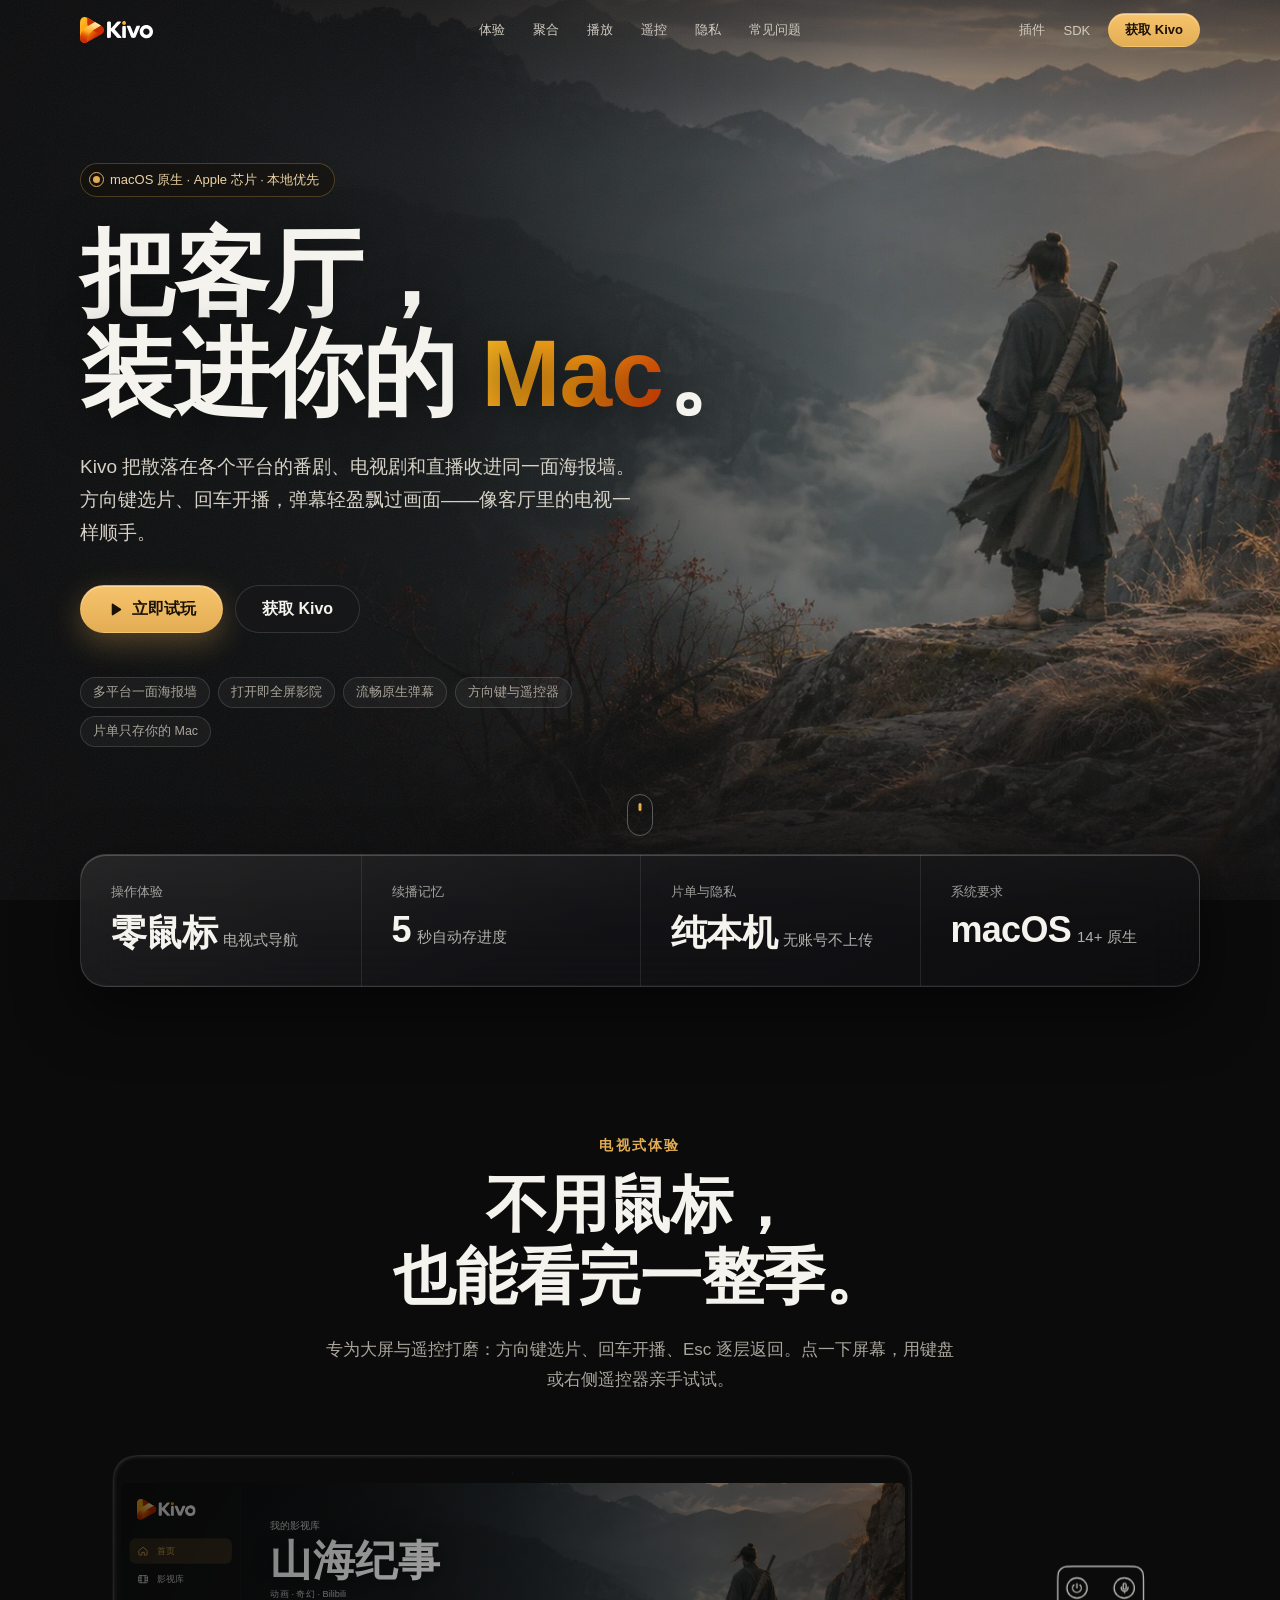
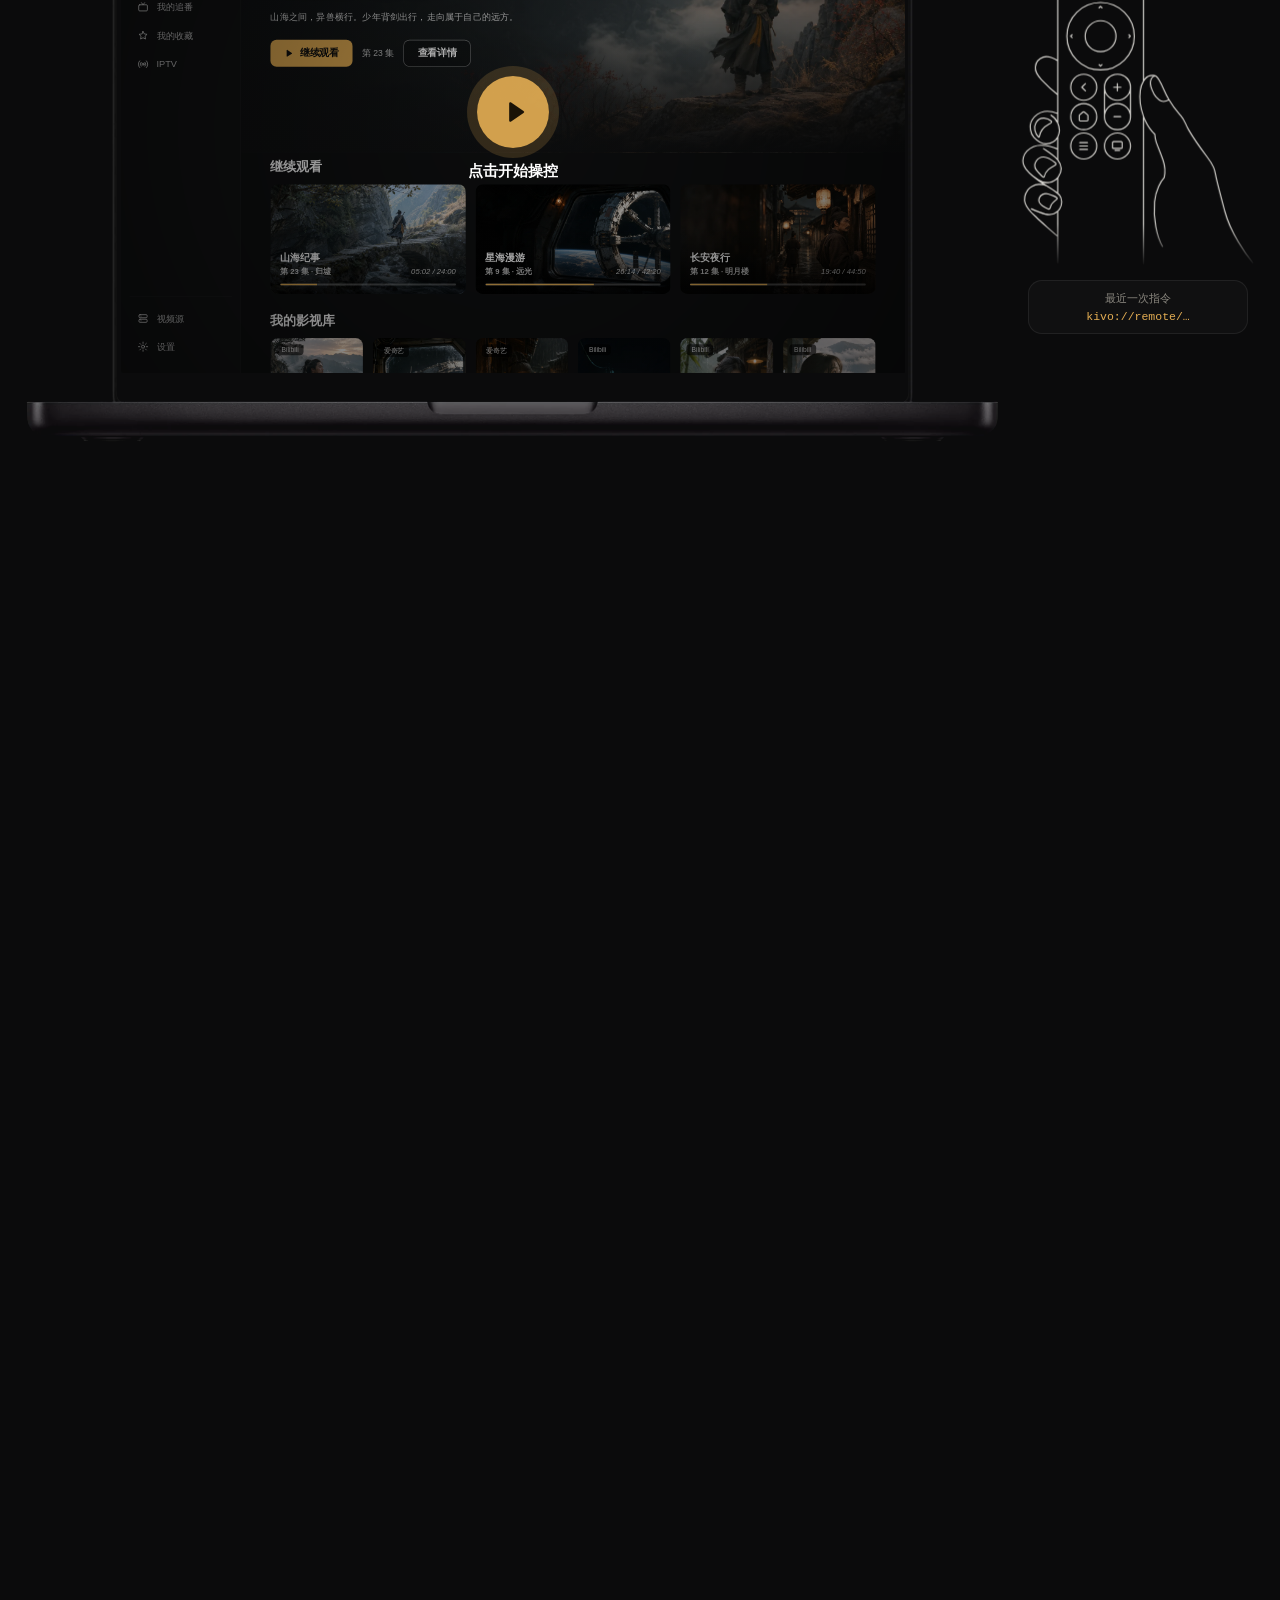
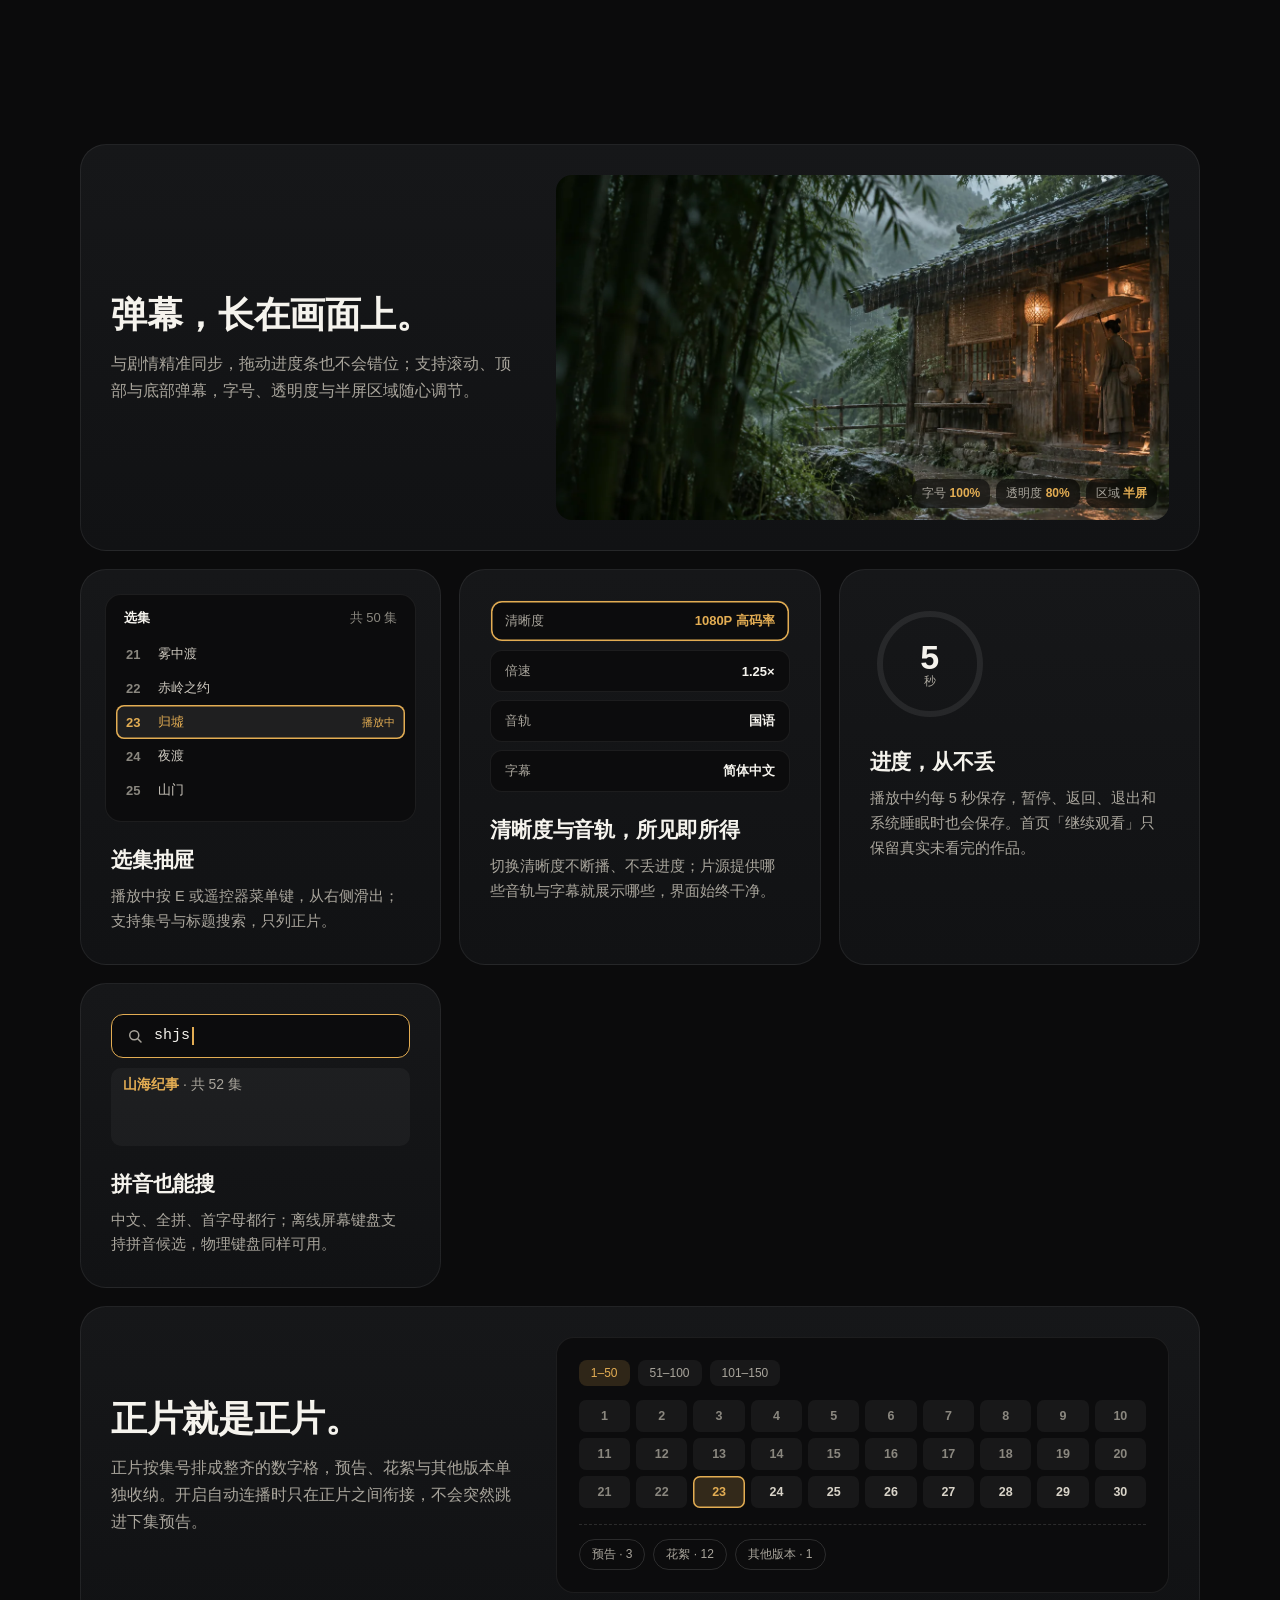
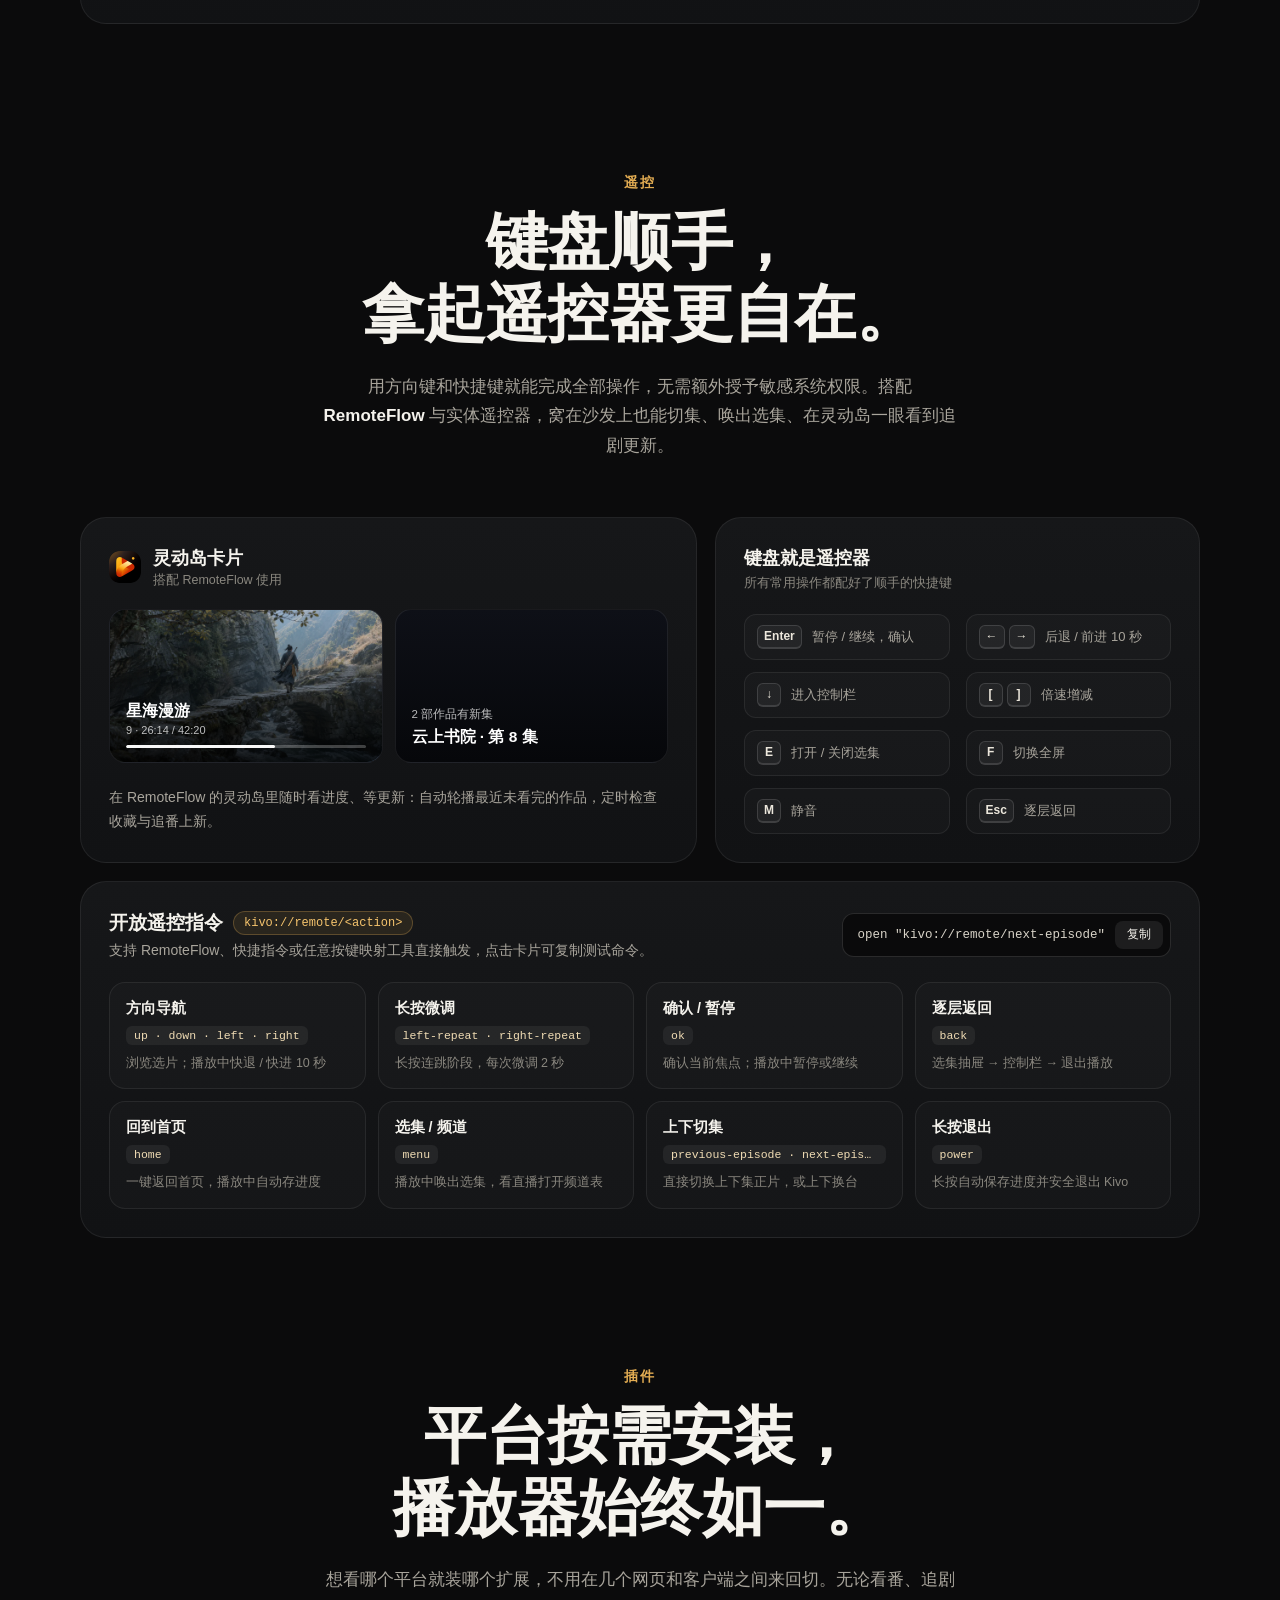
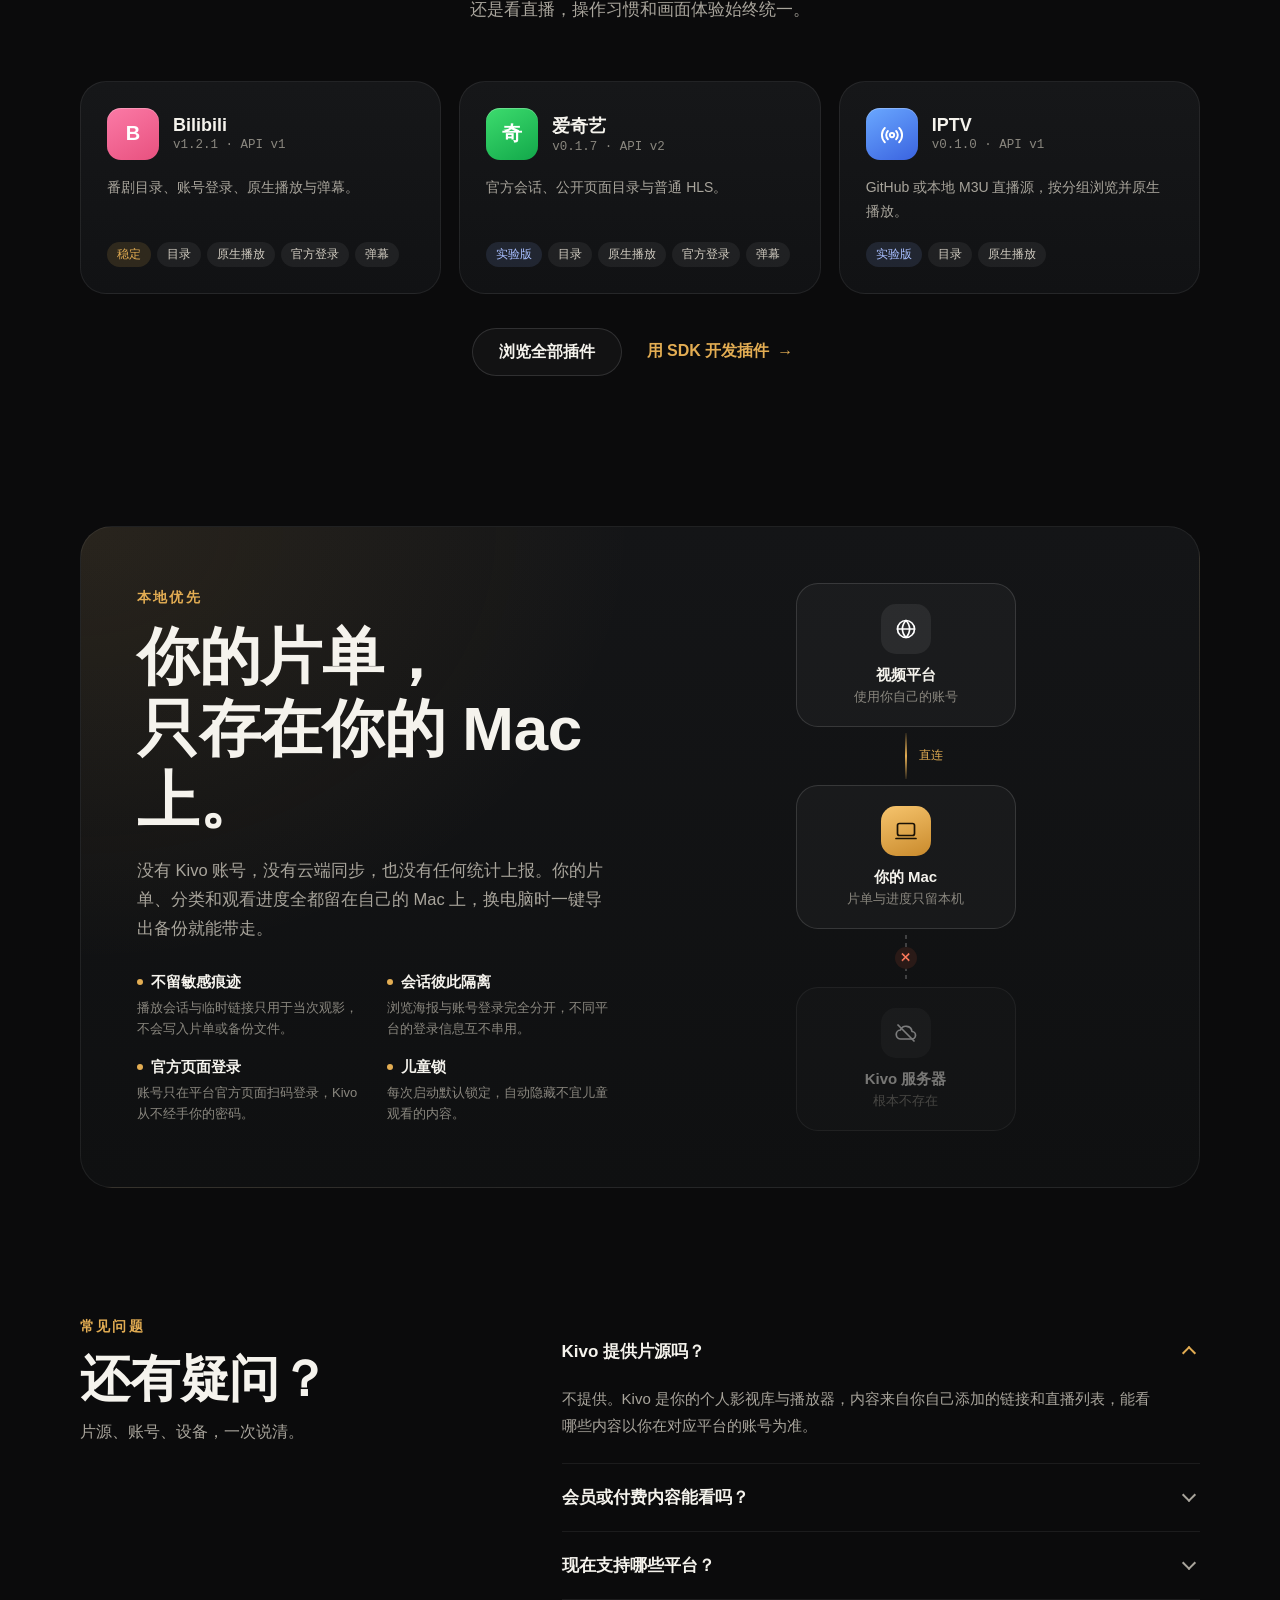
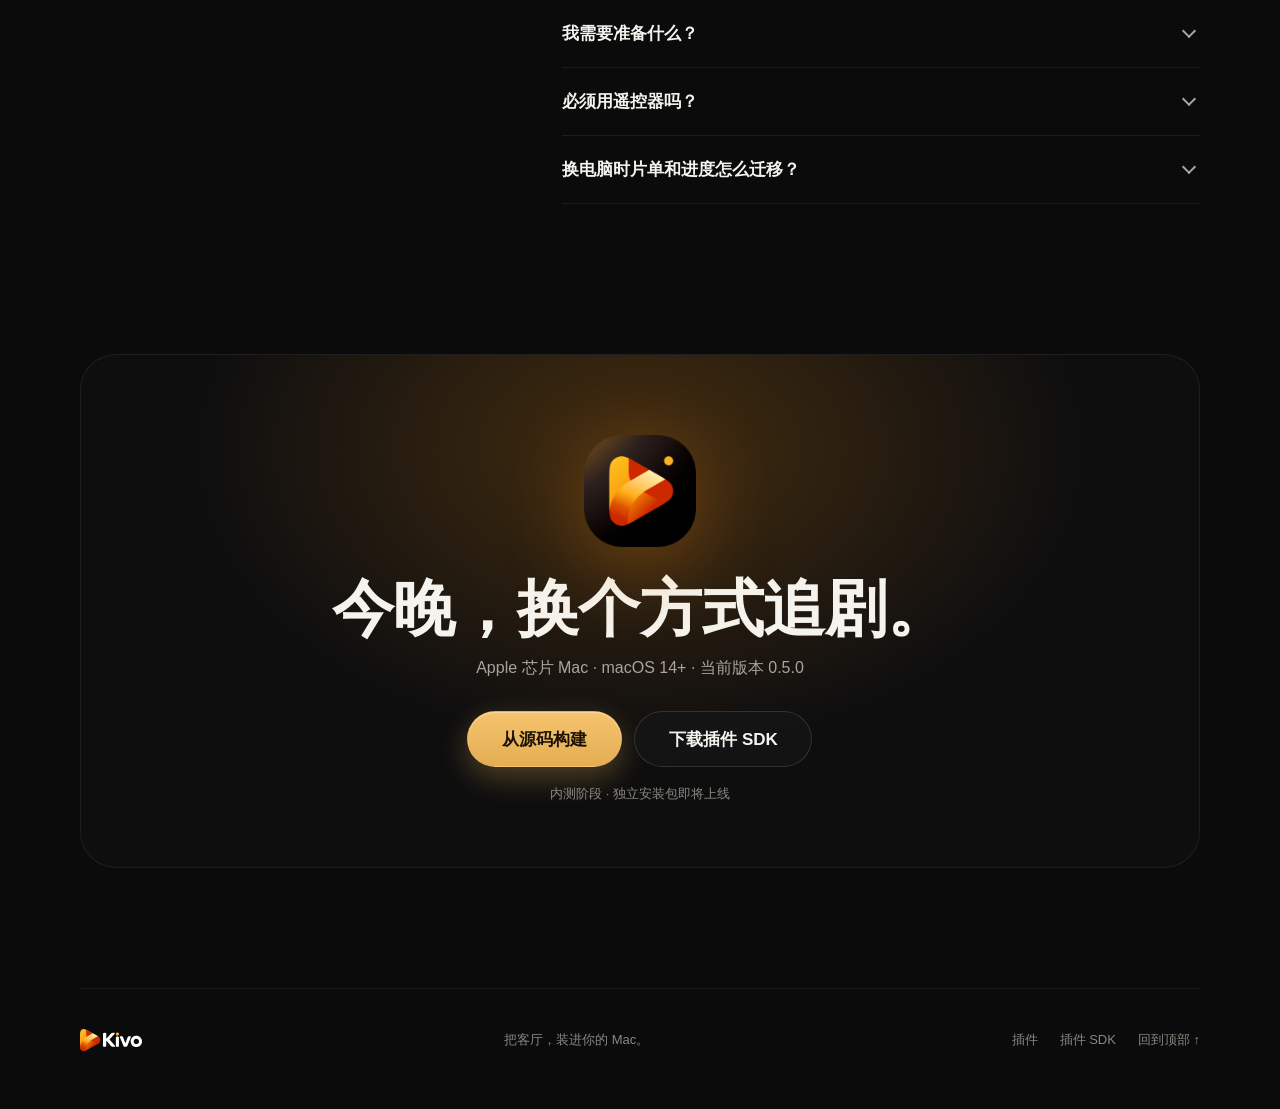
==== index.html @ 39e99ba8 "chore: checkpoint Kivo and its product website for hosting" ====
<!doctype html>
<html lang="zh-CN">
<head>
  <meta charset="utf-8">
  <meta name="viewport" content="width=device-width, initial-scale=1">
  <meta name="theme-color" content="#0b0b0c">
  <meta name="description" content="Kivo 是本地优先的 macOS 原生个人影视库：把散落在各个平台的剧集收进一个电视式界面，原生流畅播放、弹幕叠加、方向键与遥控器操作，数据只存在你的 Mac 上。">
  <meta property="og:title" content="Kivo · 把客厅，装进你的 Mac">
  <meta property="og:description" content="本地优先的 macOS 原生个人影视库。插件聚合、原生播放、电视式交互。">
  <meta property="og:image" content="assets/art/cinema/hero-shanhai.webp">
  <title>Kivo · 把客厅，装进你的 Mac</title>
  <link rel="icon" href="assets/favicon.png" type="image/png">
  <link rel="apple-touch-icon" href="assets/app-icon.png">
  <link rel="preload" href="assets/art/cinema/hero-shanhai.webp" as="image">
  <script>document.documentElement.classList.add('js')</script>
  <link rel="stylesheet" href="styles.css">
  <script src="plugins-data.js" defer></script>
  <script src="site.js" defer></script>
</head>
<body id="top">
  <a class="skip-link" href="#main">跳到正文</a>

  <header class="nav" data-header>
    <div class="nav-inner">
      <a class="brand" href="#top" aria-label="Kivo 首页"><img src="assets/kivo-logo.svg" alt="Kivo" width="84" height="30"></a>
      <nav aria-label="主导航">
        <a href="#demo">体验</a><a href="#sources">聚合</a><a href="#player">播放</a><a href="#remote">遥控</a><a href="#privacy">隐私</a><a href="#faq">常见问题</a>
      </nav>
      <div class="nav-actions">
        <a class="nav-link" href="plugins.html">插件</a>
        <a class="nav-link" href="sdk.html">SDK</a>
        <a class="btn btn-small btn-gold" href="#download">获取 Kivo</a>
      </div>
    </div>
  </header>

  <main id="main">
    <!-- ================= HERO ================= -->
    <section class="hero" aria-labelledby="hero-title">
      <div class="hero-backdrop" aria-hidden="true">
        <img src="assets/art/cinema/hero-shanhai.webp" alt="" width="1600" height="900">
      </div>
      <div class="hero-grain" aria-hidden="true"></div>
      <div class="hero-inner wrap">
        <p class="eyebrow" data-reveal><span class="live-dot" aria-hidden="true"></span>macOS 原生 · Apple 芯片 · 本地优先</p>
        <h1 id="hero-title" data-reveal style="--d:1">把客厅，<br><span class="nowrap">装进你的 <em>Mac</em>。</span></h1>
        <p class="hero-sub" data-reveal style="--d:2">Kivo 把散落在各个平台的番剧、电视剧和直播收进同一面海报墙。方向键选片、回车开播，弹幕轻盈飘过画面——像客厅里的电视一样顺手。</p>
        <div class="hero-cta" data-reveal style="--d:3">
          <a class="btn btn-gold" href="#demo">
            <svg viewBox="0 0 18 18" aria-hidden="true"><path d="M5 3.6v10.8c0 .7.8 1.1 1.4.7l8.2-5.4a.8.8 0 0 0 0-1.4L6.4 2.9C5.8 2.5 5 2.9 5 3.6Z" fill="currentColor"/></svg>
            立即试玩
          </a>
          <a class="btn btn-glass" href="#download">获取 Kivo</a>
        </div>
        <ul class="hero-chips" data-reveal style="--d:4" aria-label="核心体验">
          <li>多平台一面海报墙</li><li>打开即全屏影院</li><li>流畅原生弹幕</li><li>方向键与遥控器</li><li>片单只存你的 Mac</li>
        </ul>
      </div>
      <a class="hero-scroll" href="#stats" aria-label="向下浏览"><span></span></a>
    </section>

    <!-- ================= STATS ================= -->
    <section class="stats wrap" id="stats" aria-label="体验亮点">
      <dl data-reveal>
        <div><dt>操作体验</dt><dd>零鼠标<span>电视式导航</span></dd></div>
        <div><dt>续播记忆</dt><dd>5<span>秒自动存进度</span></dd></div>
        <div><dt>片单与隐私</dt><dd>纯本机<span>无账号不上传</span></dd></div>
        <div><dt>系统要求</dt><dd>macOS<span>14+ 原生</span></dd></div>
      </dl>
    </section>

    <!-- ================= DEMO ================= -->
    <section class="section" id="demo" aria-labelledby="demo-title">
      <header class="section-head wrap" data-reveal>
        <p class="kicker">电视式体验</p>
        <h2 id="demo-title">不用鼠标，<br>也能看完一整季。</h2>
        <p>专为大屏与遥控打磨：方向键选片、回车开播、Esc 逐层返回。点一下屏幕，用键盘或右侧遥控器亲手试试。</p>
      </header>

      <div class="demo wrap-wide" data-reveal>
        <div class="tv" id="tv">
          <div class="tv-macbook">
            <img class="tv-machine" src="assets/macbook-frame.webp" alt="MacBook Pro 外框" width="2072" height="1264">
            <div class="tv-screen" id="tv-screen" tabindex="0" role="application" aria-label="Kivo 界面演示：方向键移动焦点，回车确认，Esc 返回，E 打开选集">
              <div class="kv" id="kv" data-screen="home">
                <!-- ===== Sidebar ===== -->
                <aside class="kv-side" aria-hidden="false">
                  <img class="kv-logo" src="assets/kivo-logo.svg" alt="Kivo" width="112" height="40">
                  <nav class="kv-nav" data-zone="side">
                    <button class="kv-nav-item is-active" data-f data-action="nav-home"><svg viewBox="0 0 24 24"><path d="M4 11.2 12 4.5l8 6.7V19a1 1 0 0 1-1 1h-4.6v-5.4H9.6V20H5a1 1 0 0 1-1-1z"/></svg><span>首页</span></button>
                    <button class="kv-nav-item" data-f data-action="nav-library"><svg viewBox="0 0 24 24"><rect x="3.5" y="5" width="17" height="14" rx="2"/><path d="M8 5v14M16 5v14M3.5 9.5H8M3.5 14.5H8M16 9.5h4.5M16 14.5h4.5"/></svg><span>影视库</span></button>
                    <button class="kv-nav-item" data-f data-action="nav-follow"><svg viewBox="0 0 24 24"><rect x="3.5" y="7" width="17" height="12" rx="2"/><path d="m9 3 3 4 3-4"/></svg><span>我的追番</span></button>
                    <button class="kv-nav-item" data-f data-action="nav-fav"><svg viewBox="0 0 24 24"><path d="m12 4 2.4 4.9 5.4.8-3.9 3.8.9 5.4L12 16.4l-4.8 2.5.9-5.4-3.9-3.8 5.4-.8z"/></svg><span>我的收藏</span></button>
                    <button class="kv-nav-item" data-f data-action="nav-iptv"><svg viewBox="0 0 24 24"><circle cx="12" cy="13" r="2"/><path d="M8.2 9.2a5.4 5.4 0 0 0 0 7.6M15.8 9.2a5.4 5.4 0 0 1 0 7.6M5.4 6.4a9.4 9.4 0 0 0 0 13.2M18.6 6.4a9.4 9.4 0 0 1 0 13.2"/></svg><span>IPTV</span></button>
                  </nav>
                  <nav class="kv-nav kv-nav-bottom" data-zone="side">
                    <button class="kv-nav-item" data-f data-action="nav-sources"><svg viewBox="0 0 24 24"><rect x="4" y="4.5" width="16" height="6" rx="2"/><rect x="4" y="13.5" width="16" height="6" rx="2"/><path d="M8 7.5h.01M8 16.5h.01"/></svg><span>视频源</span></button>
                    <button class="kv-nav-item" data-f data-action="nav-settings"><svg viewBox="0 0 24 24"><circle cx="12" cy="12" r="3"/><path d="M12 3v2.5M12 18.5V21M3 12h2.5M18.5 12H21M5.6 5.6l1.8 1.8M16.6 16.6l1.8 1.8M5.6 18.4l1.8-1.8M16.6 7.4l1.8-1.8"/></svg><span>设置</span></button>
                  </nav>
                </aside>

                <!-- ===== Home ===== -->
                <section class="kv-page kv-home" data-page="home" aria-label="首页">
                  <div class="kv-home-scroll" id="kv-home-scroll">
                    <div class="kv-hero">
                      <img class="kv-hero-bg" id="kv-hero-bg" src="assets/art/cinema/hero-shanhai.webp" alt="">
                      <div class="kv-hero-copy">
                        <p class="kv-hero-kicker">我的影视库</p>
                        <h3 class="kv-hero-title" id="kv-hero-title">山海纪事</h3>
                        <p class="kv-hero-meta" id="kv-hero-meta">动画 · 奇幻 · Bilibili</p>
                        <p class="kv-hero-desc" id="kv-hero-desc">山海之间，异兽横行。少年背剑出行，走向属于自己的远方。</p>
                        <div class="kv-hero-actions">
                          <button class="kv-btn kv-btn-gold" data-f data-action="hero-play"><svg viewBox="0 0 18 18"><path d="M5 3.6v10.8c0 .7.8 1.1 1.4.7l8.2-5.4a.8.8 0 0 0 0-1.4L6.4 2.9C5.8 2.5 5 2.9 5 3.6Z"/></svg><span>继续观看</span></button>
                          <span class="kv-hero-ep" id="kv-hero-ep">第 23 集</span>
                          <button class="kv-btn kv-btn-line" data-f data-action="hero-detail">查看详情</button>
                        </div>
                      </div>
                    </div>
                    <div class="kv-row">
                      <h4>继续观看</h4>
                      <div class="kv-continue" id="kv-continue"></div>
                    </div>
                    <div class="kv-row">
                      <h4>我的影视库</h4>
                      <div class="kv-posters" id="kv-posters"></div>
                    </div>
                  </div>
                </section>

                <!-- ===== Detail ===== -->
                <section class="kv-page kv-detail" data-page="detail" aria-label="作品详情">
                  <img class="kv-detail-bg" id="kv-detail-bg" src="" alt="">
                  <div class="kv-detail-body">
                    <div class="kv-detail-head">
                      <img class="kv-detail-poster" id="kv-detail-poster" src="" alt="">
                      <div class="kv-detail-info">
                        <h3 id="kv-detail-title"></h3>
                        <p class="kv-detail-meta" id="kv-detail-meta"></p>
                        <p class="kv-detail-desc" id="kv-detail-desc"></p>
                        <div class="kv-detail-actions">
                          <button class="kv-btn kv-btn-gold" data-f data-action="detail-play"><svg viewBox="0 0 18 18"><path d="M5 3.6v10.8c0 .7.8 1.1 1.4.7l8.2-5.4a.8.8 0 0 0 0-1.4L6.4 2.9C5.8 2.5 5 2.9 5 3.6Z"/></svg><span id="kv-detail-play-label">播放</span></button>
                          <button class="kv-btn kv-btn-line kv-icon-btn" data-f data-action="detail-fav" aria-label="收藏"><svg viewBox="0 0 24 24"><path d="m12 4 2.4 4.9 5.4.8-3.9 3.8.9 5.4L12 16.4l-4.8 2.5.9-5.4-3.9-3.8 5.4-.8z"/></svg><span id="kv-fav-label">收藏</span></button>
                          <button class="kv-btn kv-btn-line kv-icon-btn" data-f data-action="detail-refresh" aria-label="刷新目录"><svg viewBox="0 0 24 24"><path d="M19 12a7 7 0 1 1-2.05-4.95M19 5v4h-4"/></svg><span>刷新目录</span></button>
                        </div>
                      </div>
                    </div>
                    <div class="kv-sticky">
                      <div class="kv-sticky-title"><strong>正片</strong><span id="kv-ep-total"></span></div>
                      <div class="kv-ranges" id="kv-ranges"></div>
                    </div>
                    <div class="kv-epgrid" id="kv-epgrid"></div>
                  </div>
                </section>

                <!-- ===== Player ===== -->
                <section class="kv-page kv-player" data-page="player" aria-label="播放器">
                  <div class="kv-video" id="kv-video"><img id="kv-video-img" src="" alt=""></div>
                  <div class="kv-danmaku" id="kv-danmaku" aria-hidden="true"></div>
                  <div class="kv-osd" id="kv-osd" aria-live="polite"></div>
                  <div class="kv-pause-badge" id="kv-pause-badge" aria-hidden="true"><svg viewBox="0 0 24 24"><rect x="6" y="5" width="4" height="14" rx="1.2"/><rect x="14" y="5" width="4" height="14" rx="1.2"/></svg></div>
                  <div class="kv-top" id="kv-top">
                    <strong id="kv-player-title"></strong><span id="kv-player-ep"></span>
                  </div>
                  <div class="kv-controls" id="kv-controls">
                    <div class="kv-progress"><div class="kv-progress-fill" id="kv-progress-fill"></div><div class="kv-progress-buffer"></div></div>
                    <div class="kv-ctrl-row">
                      <div class="kv-ctrl-left">
                        <button class="kv-ctrl" data-f data-action="p-prev" aria-label="上一集"><svg viewBox="0 0 24 24"><path d="M6 5v14M19 5.8v12.4a.8.8 0 0 1-1.2.7L9 12.7a.8.8 0 0 1 0-1.4l8.8-6.2a.8.8 0 0 1 1.2.7Z"/></svg></button>
                        <button class="kv-ctrl kv-ctrl-main" data-f data-action="p-toggle" id="kv-play-btn" aria-label="暂停"><svg viewBox="0 0 24 24" class="i-pause"><rect x="6" y="5" width="4" height="14" rx="1.2"/><rect x="14" y="5" width="4" height="14" rx="1.2"/></svg><svg viewBox="0 0 24 24" class="i-play"><path d="M7 4.8v14.4c0 .9 1 1.4 1.7.9l10.6-7.2a1.1 1.1 0 0 0 0-1.8L8.7 3.9C8 3.4 7 3.9 7 4.8Z"/></svg></button>
                        <button class="kv-ctrl" data-f data-action="p-next" aria-label="下一集"><svg viewBox="0 0 24 24"><path d="M18 5v14M5 5.8v12.4a.8.8 0 0 0 1.2.7l8.8-6.2a.8.8 0 0 0 0-1.4L6.2 5.1A.8.8 0 0 0 5 5.8Z"/></svg></button>
                        <span class="kv-time" id="kv-time">00:00 / 24:00</span>
                      </div>
                      <div class="kv-ctrl-right">
                        <button class="kv-ctrl kv-ctrl-text is-on" data-f data-action="p-danmaku" id="kv-dm-btn">弹</button>
                        <button class="kv-ctrl kv-ctrl-text" data-f data-action="p-quality" id="kv-q-btn">1080P</button>
                        <button class="kv-ctrl kv-ctrl-text" data-f data-action="p-speed" id="kv-s-btn">1.0×</button>
                        <button class="kv-ctrl" data-f data-action="p-episodes" aria-label="选集"><svg viewBox="0 0 24 24"><path d="M4 6h16M4 12h16M4 18h10"/></svg></button>
                      </div>
                    </div>
                  </div>
                  <aside class="kv-drawer" id="kv-drawer" aria-label="选集">
                    <header><strong>选集</strong><span id="kv-drawer-count"></span></header>
                    <div class="kv-drawer-list" id="kv-drawer-list"></div>
                  </aside>
                </section>

                <div class="kv-toast" id="kv-toast" role="status" aria-live="polite"></div>
                <div class="kv-splash" id="kv-splash" aria-hidden="true">
                  <img src="assets/kivo-logo.svg" alt="" width="200" height="71">
                  <p>正在检查插件账号…</p>
                </div>
              </div>
              <button class="tv-arm" id="tv-arm" type="button">
                <span class="tv-arm-icon" aria-hidden="true"><svg viewBox="0 0 24 24"><path d="M7 4.8v14.4c0 .9 1 1.4 1.7.9l10.6-7.2a1.1 1.1 0 0 0 0-1.8L8.7 3.9C8 3.4 7 3.9 7 4.8Z"/></svg></span>
                <span>点击开始操控</span>
              </button>
            </div>
          </div>
        </div>

        <aside class="remote" aria-label="虚拟遥控器">
          <div class="remote-svg-wrap">
            <svg class="remote-svg" viewBox="108 54 490 632" fill="none" xmlns="http://www.w3.org/2000/svg" role="group" aria-label="遥控器按键">
              <defs>
                <linearGradient id="remote-fade" x1="0" y1="0" x2="0" y2="1">
                  <stop offset="0%" stop-color="#fff" stop-opacity="1"/>
                  <stop offset="86%" stop-color="#fff" stop-opacity="1"/>
                  <stop offset="100%" stop-color="#fff" stop-opacity="0"/>
                </linearGradient>
                <mask id="remote-mask">
                  <rect x="108" y="54" width="490" height="632" fill="url(#remote-fade)"/>
                </mask>
              </defs>
              <g mask="url(#remote-mask)">
                <!-- 高亮交互层（位于白色线稿之下，与 Figma 图层顺序一致） -->
                <g class="remote-keys">
                  <circle class="rk" cx="226.259" cy="108" r="21" data-remote="power" role="button" tabindex="0" aria-label="电源（保存并回首页）"><title>电源</title></circle>
                  <circle class="rk" cx="324.259" cy="108" r="21" data-remote="controls" role="button" tabindex="0" aria-label="呼出控制栏"><title>呼出控制栏</title></circle>
                  <path class="rk" d="M324.76 158.505C352.094 185.842 352.093 230.162 324.757 257.497L297.887 230.627C310.382 218.132 310.38 197.87 297.887 185.372L324.76 158.505Z" fill-rule="evenodd" clip-rule="evenodd" transform="rotate(-90 275.259 208)" data-remote="up" role="button" tabindex="0" aria-label="上"><title>上</title></path>
                  <path class="rk" d="M324.76 158.505C352.094 185.842 352.093 230.162 324.757 257.497L297.887 230.627C310.382 218.132 310.38 197.87 297.887 185.372L324.76 158.505Z" fill-rule="evenodd" clip-rule="evenodd" data-remote="right" role="button" tabindex="0" aria-label="右"><title>右</title></path>
                  <path class="rk" d="M324.76 158.505C352.094 185.842 352.093 230.162 324.757 257.497L297.887 230.627C310.382 218.132 310.38 197.87 297.887 185.372L324.76 158.505Z" fill-rule="evenodd" clip-rule="evenodd" transform="rotate(90 275.259 208)" data-remote="down" role="button" tabindex="0" aria-label="下"><title>下</title></path>
                  <path class="rk" d="M324.76 158.505C352.094 185.842 352.093 230.162 324.757 257.497L297.887 230.627C310.382 218.132 310.38 197.87 297.887 185.372L324.76 158.505Z" fill-rule="evenodd" clip-rule="evenodd" transform="rotate(180 275.259 208)" data-remote="left" role="button" tabindex="0" aria-label="左"><title>左</title></path>
                  <circle class="rk" cx="275.259" cy="208" r="32" data-remote="ok" role="button" tabindex="0" aria-label="确认"><title>确认 (OK)</title></circle>
                  <circle class="rk" cx="240.259" cy="314" r="27" data-remote="back" role="button" tabindex="0" aria-label="返回"><title>返回</title></circle>
                  <circle class="rk" cx="240.259" cy="375" r="27" data-remote="home" role="button" tabindex="0" aria-label="主页"><title>主页</title></circle>
                  <circle class="rk" cx="240.259" cy="436" r="27" data-remote="menu" role="button" tabindex="0" aria-label="菜单（选集）"><title>菜单 / 选集</title></circle>
                  <circle class="rk" cx="310.259" cy="314" r="27" data-remote="previous-episode" role="button" tabindex="0" aria-label="上一集"><title>上一集</title></circle>
                  <circle class="rk" cx="310.259" cy="375" r="27" data-remote="next-episode" role="button" tabindex="0" aria-label="下一集"><title>下一集</title></circle>
                  <circle class="rk" cx="310.259" cy="436" r="27" data-remote="play-pause" role="button" tabindex="0" aria-label="播放 / 暂停"><title>播放 / 暂停</title></circle>
                </g>
                <!-- Figma 88:1185 原始手持遥控器线稿轮廓 -->
                <path class="remote-outline" d="M172.259 372C178.539 375.636 183.344 381.566 186.259 388.309C190.338 397.743 190.717 408.771 186.259 417.337C184.263 421.173 181.297 424.515 177.259 427C157.759 439 143.295 425.038 136.759 418C130.259 411 125.259 394 133.259 381.5C141.259 369 149.259 366.304 158.009 364.402C166.759 362.5 179.759 366 186.259 368.5M186.259 417.337V419.337M186.259 417.337V442.5M186.259 388.309V368.5M186.259 368.5V95C186.259 83.7989 186.259 78.1984 188.439 73.9202C190.357 70.1569 193.416 67.0973 197.18 65.1799C201.458 63 207.058 63 218.259 63H332.259C343.46 63 349.061 63 353.339 65.1799C357.102 67.0973 360.162 70.1569 362.08 73.9202C364.259 78.1984 364.259 83.799 364.259 95V301.198M186.259 442.5C180.341 439.782 165.08 434.36 151.382 434.422C134.259 434.5 124.759 444 122.259 446.5C119.759 449 106.259 465.5 120.259 484C124.716 489.889 129.953 494.865 135.065 498.89M186.259 442.5V464.838M135.065 498.89C142.799 504.981 150.245 508.894 154.259 510.5C160.869 512.918 176.212 514.401 186.259 501.824M135.065 498.89C133.052 497.254 131.759 496.162 131.759 496.162M135.065 498.89C137.9 501.194 142.165 504.576 146.259 507.5C153.259 512.5 162.759 518.5 162.759 518.5M186.259 501.824C186.599 501.399 186.932 500.958 187.259 500.5C198.277 485.076 191.529 471.572 186.259 464.838M186.259 501.824V534.581M186.259 464.838C185.55 463.932 184.868 463.149 184.259 462.5C177.259 455.036 159.259 443.5 156.759 441.5M180.921 475.67C180.843 475.714 180.764 475.758 180.686 475.802C170.092 481.746 161.416 486.614 158.167 499.551C158.071 499.935 157.838 500.269 157.515 500.489C157.192 500.709 156.802 500.798 156.42 500.74C155.832 500.65 155.208 500.279 154.549 499.628C153.891 498.976 153.243 498.339 152.607 497.714C148.357 493.533 144.623 489.86 141.651 485.638C137.601 479.895 137.399 473.795 141.325 467.617C145.304 461.352 150.573 458.41 157.131 458.79C164.252 459.196 175.307 465.954 181.19 470.672C181.748 471.118 182.156 471.715 182.356 472.377C182.556 473.04 182.538 473.732 182.303 474.355C182.131 474.807 181.67 475.245 180.921 475.67ZM180.686 475.802L180.921 475.67M186.259 571.265C187.64 569.907 188.969 568.328 190.259 566.5C196.259 558 195.259 545 190.259 538.5C189.406 537.391 188.006 536.049 186.259 534.581C179.819 529.169 168.659 522.04 162.759 518.5C159.705 516.667 154.43 515.417 146.577 515.676C136.759 516 126.759 523.5 124.259 527C121.759 530.5 114.259 541.5 118.759 555C122.453 566.082 131.875 574.805 138.45 580.893C139.884 582.221 141.185 583.426 142.259 584.5C148.259 590.5 179.759 618.5 186.259 623.5M186.259 623.5V571.265M186.259 623.5V679M186.259 571.265C181.221 576.22 175.51 578.221 168.584 578.563C159.759 579 134.759 568 131.759 566.5M183.445 547.29C183.555 547.206 183.665 547.123 183.775 547.04C184.201 546.715 184.553 546.249 184.83 545.641C185.005 545.253 185.044 544.817 184.94 544.402C184.836 543.987 184.595 543.617 184.256 543.35C182.726 542.16 180.849 541.068 178.627 540.074C174.344 538.16 170.366 536.685 166.694 535.648C158.63 533.376 149.946 536.762 147.52 545.062C145.622 551.558 149.122 556.389 154.251 559.931C158.244 562.692 162.287 564.934 166.379 566.658C169.756 568.074 170.817 564.167 171.566 561.41C171.698 560.925 171.82 560.475 171.943 560.097C173.734 554.631 178.768 550.825 183.445 547.29ZM183.775 547.04L183.445 547.29M364.259 301.198C360.996 306.5 358.706 313.138 357.759 320C356.007 332.703 356.941 354.231 364.259 374.501M364.259 301.198C367.891 295.298 372.729 291.054 378.259 290C382.885 289.119 386.249 288.529 389.731 290.791M364.259 374.501C365.295 377.369 366.458 380.211 367.759 383C376.159 401 387.759 411.5 387.759 411.5C387.972 414.502 388.833 421.904 390.578 427.502C392.759 434.5 398.759 447.5 404.759 465C411.274 484 407.259 501.5 407.259 501.5C400.926 508.167 389.405 527.681 387.259 552C384.259 586 391.759 624.5 403.759 644.5M364.259 374.501V681M337.259 314V375M337.259 314C337.259 313.536 337.259 313.304 337.257 313.107C337.044 298.779 325.48 287.215 311.152 287.003C310.956 287 310.724 287 310.259 287M337.259 314C337.259 328.912 325.171 341 310.259 341C295.348 341 283.259 328.912 283.259 314M337.259 314C337.259 299.088 325.171 287 310.259 287M337.259 375C337.259 375.464 337.259 375.696 337.257 375.893C337.044 390.221 325.48 401.785 311.152 401.997C310.956 402 310.724 402 310.259 402M337.259 375C337.259 389.912 325.171 402 310.259 402M337.259 375C337.259 360.088 325.171 348 310.259 348C295.348 348 283.259 360.088 283.259 375M283.259 375V314M283.259 375C283.259 375.464 283.259 375.696 283.262 375.893C283.475 390.221 295.039 401.785 309.367 401.997C309.563 402 309.795 402 310.259 402M283.259 375C283.259 389.912 295.348 402 310.259 402M283.259 314C283.259 313.536 283.259 313.304 283.262 313.107C283.475 298.779 295.039 287.215 309.367 287.003C309.563 287 309.795 287 310.259 287M283.259 314C283.259 299.088 295.348 287 310.259 287M186.259 259C180.426 255 166.259 247.9 156.259 251.5C143.759 256 140.259 266 139.759 272C139.259 278 143.259 288.5 152.259 298C161.259 307.5 173.759 319.5 186.259 329.5M591.259 678.5C576.759 661.167 544.859 615.6 533.259 572C518.759 517.5 517.259 512 514.759 499.5C512.259 487 512.242 479.62 496.501 458.81C480.759 438 465.259 415 457.759 402C450.259 389 450.989 383.638 441.624 372.819C434.814 364.951 426.491 356.149 417.213 340.027M417.213 340.027C413.732 333.979 410.117 326.901 406.397 318.456C398.767 301.136 394.153 293.663 389.731 290.791M417.213 340.027C403.245 347.985 396.752 340.992 390.259 334C383.759 327 378.759 311.5 378.57 306.429C378.381 301.357 381.259 294.5 384.259 292C386.312 290.289 388.512 290.408 389.731 290.791M417.213 340.027C417.228 340.018 417.244 340.009 417.259 340M389.731 290.791C389.937 290.855 390.115 290.928 390.259 291M219.636 101.636C216.121 105.151 216.121 110.849 219.636 114.364C223.151 117.879 228.849 117.879 232.364 114.364C235.879 110.849 235.879 105.151 232.364 101.636M226 99V108M325 115V118M325 115C326.857 115 328.637 114.262 329.95 112.95C331.263 111.637 332 109.857 332 108V106M325 115C323.143 115 321.363 114.262 320.05 112.95C318.737 111.637 318 109.857 318 108V106M310 306.5V314M310 314V321.5M310 314H317.5M310 314H302.5M243.75 321.5L236.25 314L243.75 306.5M232 429H248M232 436H248M232 443H248M303 375H317M305 445H315M272 149L275 146L278 149M272 267L275 270L278 267M216 211L213 208L216 205M334 211L337 208L334 205M247.259 108C247.259 119.598 237.857 129 226.259 129C214.661 129 205.259 119.598 205.259 108C205.259 96.402 214.661 87 226.259 87C237.857 87 247.259 96.402 247.259 108ZM345.259 108C345.259 119.598 335.857 129 324.259 129C312.661 129 303.259 119.598 303.259 108C303.259 96.402 312.661 87 324.259 87C335.857 87 345.259 96.402 345.259 108ZM141.09 387.533C135.372 397.463 139.087 409.847 146.259 417.5C146.441 417.695 146.744 417.756 146.984 417.646C147.434 417.441 147.778 416.766 147.863 416.31C150.198 404.036 157.419 396.547 167.669 391.048C169.572 390.034 171.924 388.704 172.943 387.047C173.227 386.587 173.339 386.038 173.259 385.5C173.179 384.962 172.913 384.472 172.508 384.118C169.06 381.085 162.405 378.425 157.846 378.076C150.611 377.534 145.026 380.686 141.09 387.533ZM345.259 208C345.259 246.66 313.919 278 275.259 278C236.599 278 205.259 246.66 205.259 208C205.259 169.34 236.599 138 275.259 138C313.919 138 345.259 169.34 345.259 208ZM307.259 208C307.259 225.673 292.933 240 275.259 240C257.586 240 243.259 225.673 243.259 208C243.259 190.327 257.586 176 275.259 176C292.933 176 307.259 190.327 307.259 208ZM267.259 314C267.259 328.912 255.171 341 240.259 341C225.348 341 213.259 328.912 213.259 314C213.259 299.088 225.348 287 240.259 287C255.171 287 267.259 299.088 267.259 314ZM267.259 375C267.259 389.912 255.171 402 240.259 402C225.348 402 213.259 389.912 213.259 375C213.259 360.088 225.348 348 240.259 348C255.171 348 267.259 360.088 267.259 375ZM267.259 436C267.259 450.912 255.171 463 240.259 463C225.348 463 213.259 450.912 213.259 436C213.259 421.088 225.348 409 240.259 409C255.171 409 267.259 421.088 267.259 436ZM337.259 436C337.259 450.912 325.171 463 310.259 463C295.348 463 283.259 450.912 283.259 436C283.259 421.088 295.348 409 310.259 409C325.171 409 337.259 421.088 337.259 436ZM325 98C326.657 98 328 99.3431 328 101V108C328 109.657 326.657 111 325 111C323.343 111 322 109.657 322 108V101C322 99.3431 323.343 98 325 98ZM231 373C231 372.709 231.063 372.422 231.186 372.158C231.308 371.894 231.487 371.66 231.709 371.472L238.709 365.472C239.07 365.167 239.527 365 240 365C240.473 365 240.93 365.167 241.291 365.472L248.291 371.472C248.513 371.66 248.692 371.894 248.814 372.158C248.937 372.422 249 372.709 249 373V382C249 382.53 248.789 383.039 248.414 383.414C248.039 383.789 247.53 384 247 384H233C232.47 384 231.961 383.789 231.586 383.414C231.211 383.039 231 382.53 231 382V373ZM302 427H318C319.105 427 320 427.895 320 429V439C320 440.105 319.105 441 318 441H302C300.895 441 300 440.105 300 439V429C300 427.895 300.895 427 302 427Z" stroke="rgba(245, 243, 237, 0.88)" stroke-width="2.4" stroke-linecap="round" stroke-linejoin="round"/>
              </g>
            </svg>
          </div>
          <div class="remote-log" aria-live="polite">
            <small>最近一次指令</small>
            <code id="remote-url">kivo://remote/…</code>
          </div>
        </aside>
      </div>

      <div class="demo-foot wrap-wide" data-reveal>
        <div class="keyhints" id="keyhints" aria-label="当前页面可用按键"></div>
        <p class="demo-note">演示中的作品、海报与画面均为原创示意素材，不代表真实片源。</p>
      </div>
    </section>

    <!-- ================= SOURCES ================= -->
    <section class="section section-tight" id="sources" aria-labelledby="sources-title">
      <header class="section-head wrap" data-reveal>
        <p class="kicker">聚合</p>
        <h2 id="sources-title">粘贴一个链接，<br>整季都进了影视库。</h2>
        <p>装上常看平台的扩展，粘贴一条剧集链接，封面、简介和整季目录会自动归档进海报墙；已收进来的作品只更新剧集，不会重复。</p>
      </header>

      <div class="add-flow wrap" data-reveal>
        <div class="add-panel">
          <div class="add-panel-head">
            <span class="add-dot"></span><span class="add-dot"></span><span class="add-dot"></span>
            <strong>添加视频源</strong>
          </div>
          <div class="add-input" id="add-input">
            <svg viewBox="0 0 24 24" aria-hidden="true"><path d="M10 14a4.5 4.5 0 0 0 6.4 0l3-3a4.5 4.5 0 0 0-6.4-6.4l-1 1M14 10a4.5 4.5 0 0 0-6.4 0l-3 3a4.5 4.5 0 0 0 6.4 6.4l1-1"/></svg>
            <span id="add-link" class="add-link">选择下方的示例链接</span><i class="add-caret" aria-hidden="true"></i>
          </div>
          <div class="add-samples" role="group" aria-label="示例链接">
            <button type="button" data-sample="0" aria-pressed="false">Bilibili 单集 ep</button>
            <button type="button" data-sample="1" aria-pressed="false">Bilibili 整季 ss</button>
            <button type="button" data-sample="2" aria-pressed="false">爱奇艺</button>
            <button type="button" data-sample="3" aria-pressed="false">M3U 直播列表</button>
          </div>
          <ol class="add-steps" id="add-steps" aria-label="入库流程">
            <li data-step="0"><b>1</b><span>识别链接</span><small id="add-s0">自动匹配对应平台</small></li>
            <li data-step="1"><b>2</b><span>读取目录</span><small id="add-s1">正片、预告、花絮分开</small></li>
            <li data-step="2"><b>3</b><span>作品预览</span><small id="add-s2">封面、简介与集数</small></li>
            <li data-step="3"><b>4</b><span>确认入库</span><small id="add-s3">收进你的个人影视库</small></li>
          </ol>
        </div>
        <div class="add-preview" id="add-preview" data-state="idle">
          <div class="add-preview-empty">
            <svg viewBox="0 0 24 24" aria-hidden="true"><rect x="3.5" y="5" width="17" height="14" rx="2"/><path d="M8 5v14M16 5v14"/></svg>
            <p>作品预览会出现在这里</p>
          </div>
          <div class="add-preview-card">
            <img id="add-poster" src="" alt="">
            <div>
              <span class="add-plugin" id="add-plugin"></span>
              <h3 id="add-title"></h3>
              <p id="add-meta"></p>
              <dl class="add-counts" id="add-counts"></dl>
              <button type="button" class="btn btn-gold btn-small" id="add-confirm">确认入库</button>
            </div>
          </div>
        </div>
      </div>
    </section>

    <!-- ================= PLAYER FEATURES ================= -->
    <section class="section" id="player" aria-labelledby="player-title">
      <header class="section-head wrap" data-reveal>
        <p class="kicker">播放</p>
        <h2 id="player-title">原生播放器，<br>为看剧这件事打磨。</h2>
        <p>为 macOS 原生打造的流畅播放体验，登录只在平台官方页面完成。看片时控制栏自动隐去，选集、切清晰度与开弹幕用方向键就能一气呵成。</p>
      </header>

      <div class="bento wrap">
        <article class="card bento-wide bento-danmaku" data-reveal>
          <div class="bento-copy">
            <h3>弹幕，长在画面上。</h3>
            <p>与剧情精准同步，拖动进度条也不会错位；支持滚动、顶部与底部弹幕，字号、透明度与半屏区域随心调节。</p>
          </div>
          <div class="dm-stage" aria-hidden="true">
            <img src="assets/art/cinema/still-wuyin.webp" alt="" loading="lazy">
            <div class="dm-lanes" id="dm-lanes"></div>
            <div class="dm-panel">
              <span>字号 <b>100%</b></span><span>透明度 <b>80%</b></span><span>区域 <b>半屏</b></span>
            </div>
          </div>
        </article>

        <article class="card bento-drawer" data-reveal style="--d:1">
          <div class="mini-drawer" aria-hidden="true">
            <div class="mini-drawer-head"><strong>选集</strong><span>共 50 集</span></div>
            <ol>
              <li><b>21</b>雾中渡</li><li><b>22</b>赤岭之约</li><li class="on"><b>23</b>归墟<em>播放中</em></li><li><b>24</b>夜渡</li><li><b>25</b>山门</li>
            </ol>
          </div>
          <h3>选集抽屉</h3>
          <p>播放中按 E 或遥控器菜单键，从右侧滑出；支持集号与标题搜索，只列正片。</p>
        </article>

        <article class="card bento-options" data-reveal>
          <div class="opt-stack" aria-hidden="true">
            <div class="opt"><span>清晰度</span><b>1080P 高码率</b></div>
            <div class="opt"><span>倍速</span><b>1.25×</b></div>
            <div class="opt"><span>音轨</span><b>国语</b></div>
            <div class="opt"><span>字幕</span><b>简体中文</b></div>
          </div>
          <h3>清晰度与音轨，所见即所得</h3>
          <p>切换清晰度不断播、不丢进度；片源提供哪些音轨与字幕就展示哪些，界面始终干净。</p>
        </article>

        <article class="card bento-progress" data-reveal style="--d:1">
          <div class="save-ring" aria-hidden="true">
            <svg viewBox="0 0 120 120"><circle cx="60" cy="60" r="50" class="track"/><circle cx="60" cy="60" r="50" class="fill"/></svg>
            <span>5<small>秒</small></span>
          </div>
          <h3>进度，从不丢</h3>
          <p>播放中约每 5 秒保存，暂停、返回、退出和系统睡眠时也会保存。首页「继续观看」只保留真实未看完的作品。</p>
        </article>

        <article class="card bento-search" data-reveal style="--d:2">
          <div class="py-search" aria-hidden="true">
            <div class="py-field"><svg viewBox="0 0 24 24"><circle cx="11" cy="11" r="6"/><path d="m16 16 4 4"/></svg><span id="py-query">s</span><i></i></div>
            <ul id="py-results"><li><b>山</b>海纪事</li></ul>
          </div>
          <h3>拼音也能搜</h3>
          <p>中文、全拼、首字母都行；离线屏幕键盘支持拼音候选，物理键盘同样可用。</p>
        </article>

        <article class="card bento-wide bento-next" data-reveal>
          <div class="bento-copy">
            <h3>正片就是正片。</h3>
            <p>正片按集号排成整齐的数字格，预告、花絮与其他版本单独收纳。开启自动连播时只在正片之间衔接，不会突然跳进下集预告。</p>
          </div>
          <div class="role-grid" aria-hidden="true">
            <div class="role-tabs"><span class="on">1–50</span><span>51–100</span><span>101–150</span></div>
            <div class="role-nums" id="role-nums"></div>
            <div class="role-extra"><span>预告 · 3</span><span>花絮 · 12</span><span>其他版本 · 1</span></div>
          </div>
        </article>
      </div>
    </section>

    <!-- ================= REMOTE ================= -->
    <section class="section section-remote" id="remote" aria-labelledby="remote-title">
      <header class="section-head wrap" data-reveal>
        <p class="kicker">遥控</p>
        <h2 id="remote-title">键盘顺手，<br>拿起遥控器更自在。</h2>
        <p>用方向键和快捷键就能完成全部操作，无需额外授予敏感系统权限。搭配 <strong class="inline-strong">RemoteFlow</strong> 与实体遥控器，窝在沙发上也能切集、唤出选集、在灵动岛一眼看到追剧更新。</p>
      </header>

      <div class="remote-layout wrap">
        <div class="remote-top">
          <div class="card rf-card" data-reveal>
            <div class="rf-head">
              <img src="assets/app-icon.png" alt="" width="32" height="32">
              <div><strong>灵动岛卡片</strong><small>搭配 RemoteFlow 使用</small></div>
            </div>
            <div class="rf-widgets">
              <div class="rf-widget rf-widget-progress" id="rf-progress" aria-label="Kivo 观看进度灵动岛卡片">
                <img class="rf-bg" id="rf-cover" src="assets/art/cinema/still-shanhai.webp" alt="" loading="lazy">
                <div class="rf-shade" aria-hidden="true"></div>
                <div class="rf-progress-body">
                  <strong id="rf-title">山海纪事</strong>
                  <span id="rf-ep">23 · 05:02 / 24:00</span>
                  <div class="rf-bar"><i id="rf-bar"></i></div>
                </div>
              </div>
              <div class="rf-widget rf-widget-updates" id="rf-updates-card" aria-label="Kivo 追剧更新灵动岛卡片">
                <div class="rf-updates-body">
                  <span id="rf-upd-sub">2 部作品有新集</span>
                  <strong id="rf-upd-title">长安夜行 · 第 13 集</strong>
                </div>
              </div>
            </div>
            <p>在 RemoteFlow 的灵动岛里随时看进度、等更新：自动轮播最近未看完的作品，定时检查收藏与追番上新。</p>
          </div>

          <div class="card keys-card" data-reveal style="--d:1">
            <div class="keys-head">
              <h3>键盘就是遥控器</h3>
              <p>所有常用操作都配好了顺手的快捷键</p>
            </div>
            <dl class="key-table">
              <div><dt><kbd>Enter</kbd></dt><dd>暂停 / 继续，确认</dd></div>
              <div><dt><kbd>←</kbd><kbd>→</kbd></dt><dd>后退 / 前进 10 秒</dd></div>
              <div><dt><kbd>↓</kbd></dt><dd>进入控制栏</dd></div>
              <div><dt><kbd>[</kbd><kbd>]</kbd></dt><dd>倍速增减</dd></div>
              <div><dt><kbd>E</kbd></dt><dd>打开 / 关闭选集</dd></div>
              <div><dt><kbd>F</kbd></dt><dd>切换全屏</dd></div>
              <div><dt><kbd>M</kbd></dt><dd>静音</dd></div>
              <div><dt><kbd>Esc</kbd></dt><dd>逐层返回</dd></div>
            </dl>
          </div>
        </div>

        <div class="card url-card" data-reveal style="--d:1">
          <div class="url-head">
            <div class="url-head-left">
              <div class="url-title-row">
                <h3>开放遥控指令</h3>
                <span class="url-scheme">kivo://remote/&lt;action&gt;</span>
              </div>
              <p>支持 RemoteFlow、快捷指令或任意按键映射工具直接触发，点击卡片可复制测试命令。</p>
            </div>
            <div class="url-try">
              <code>open "kivo://remote/next-episode"</code>
              <button type="button" class="copy-btn" data-copy='open "kivo://remote/next-episode"'>复制</button>
            </div>
          </div>

          <ul class="url-grid" id="url-list">
            <li data-cmd="up"><button type="button" class="url-item" data-copy='open "kivo://remote/right"'><strong>方向导航</strong><code>up · down · left · right</code><span>浏览选片；播放中快退 / 快进 10 秒</span></button></li>
            <li data-cmd="left-repeat"><button type="button" class="url-item" data-copy='open "kivo://remote/right-repeat"'><strong>长按微调</strong><code>left-repeat · right-repeat</code><span>长按连跳阶段，每次微调 2 秒</span></button></li>
            <li data-cmd="ok"><button type="button" class="url-item" data-copy='open "kivo://remote/ok"'><strong>确认 / 暂停</strong><code>ok</code><span>确认当前焦点；播放中暂停或继续</span></button></li>
            <li data-cmd="back"><button type="button" class="url-item" data-copy='open "kivo://remote/back"'><strong>逐层返回</strong><code>back</code><span>选集抽屉 → 控制栏 → 退出播放</span></button></li>
            <li data-cmd="home"><button type="button" class="url-item" data-copy='open "kivo://remote/home"'><strong>回到首页</strong><code>home</code><span>一键返回首页，播放中自动存进度</span></button></li>
            <li data-cmd="menu"><button type="button" class="url-item" data-copy='open "kivo://remote/menu"'><strong>选集 / 频道</strong><code>menu</code><span>播放中唤出选集，看直播打开频道表</span></button></li>
            <li data-cmd="next-episode"><button type="button" class="url-item" data-copy='open "kivo://remote/next-episode"'><strong>上下切集</strong><code>previous-episode · next-episode</code><span>直接切换上下集正片，或上下换台</span></button></li>
            <li data-cmd="power"><button type="button" class="url-item" data-copy='open "kivo://remote/power"'><strong>长按退出</strong><code>power</code><span>长按自动保存进度并安全退出 Kivo</span></button></li>
          </ul>
        </div>
      </div>
    </section>

    <!-- ================= PLUGINS ================= -->
    <section class="section section-tight" id="plugins" aria-labelledby="plugins-title">
      <header class="section-head wrap" data-reveal>
        <p class="kicker">插件</p>
        <h2 id="plugins-title">平台按需安装，<br>播放器始终如一。</h2>
        <p>想看哪个平台就装哪个扩展，不用在几个网页和客户端之间来回切。无论看番、追剧还是看直播，操作习惯和画面体验始终统一。</p>
      </header>
      <div class="plugin-row wrap" id="plugin-row" data-reveal></div>
      <div class="plugin-cta wrap" data-reveal>
        <a class="btn btn-glass" href="plugins.html">浏览全部插件</a>
        <a class="btn btn-ghost" href="sdk.html">用 SDK 开发插件 <span aria-hidden="true">→</span></a>
      </div>
    </section>

    <!-- ================= PRIVACY ================= -->
    <section class="section" id="privacy" aria-labelledby="privacy-title">
      <div class="privacy wrap" data-reveal>
        <div class="privacy-copy">
          <p class="kicker">本地优先</p>
          <h2 id="privacy-title">你的片单，<br>只存在你的 Mac 上。</h2>
          <p>没有 Kivo 账号，没有云端同步，也没有任何统计上报。你的片单、分类和观看进度全都留在自己的 Mac 上，换电脑时一键导出备份就能带走。</p>
          <ul class="privacy-list">
            <li><b>不留敏感痕迹</b><span>播放会话与临时链接只用于当次观影，不会写入片单或备份文件。</span></li>
            <li><b>会话彼此隔离</b><span>浏览海报与账号登录完全分开，不同平台的登录信息互不串用。</span></li>
            <li><b>官方页面登录</b><span>账号只在平台官方页面扫码登录，Kivo 从不经手你的密码。</span></li>
            <li><b>儿童锁</b><span>每次启动默认锁定，自动隐藏不宜儿童观看的内容。</span></li>
          </ul>
        </div>
        <ol class="privacy-flow" aria-label="数据流向">
          <li>
            <span class="pf-icon"><svg viewBox="0 0 24 24"><circle cx="12" cy="12" r="8.5"/><path d="M3.5 12h17M12 3.5c2.5 2.6 3.6 5.4 3.6 8.5s-1.1 5.9-3.6 8.5c-2.5-2.6-3.6-5.4-3.6-8.5S9.5 6.1 12 3.5Z"/></svg></span>
            <b>视频平台</b><small>使用你自己的账号</small>
          </li>
          <li class="pf-link" aria-hidden="true"><span>直连</span></li>
          <li>
            <span class="pf-icon pf-gold"><svg viewBox="0 0 24 24"><rect x="3.5" y="4.5" width="17" height="12" rx="2"/><path d="M2 19.5h20"/></svg></span>
            <b>你的 Mac</b><small>片单与进度只留本机</small>
          </li>
          <li class="pf-link pf-cut" aria-hidden="true"><span>✕</span></li>
          <li class="pf-off">
            <span class="pf-icon"><svg viewBox="0 0 24 24"><path d="M7 18a4.5 4.5 0 0 1-.5-9 6 6 0 0 1 11.5 1.5A3.75 3.75 0 0 1 17.5 18z"/><path d="M4 4l16 16"/></svg></span>
            <b>Kivo 服务器</b><small>根本不存在</small>
          </li>
        </ol>
      </div>
    </section>

    <!-- ================= FAQ ================= -->
    <section class="section section-tight" id="faq" aria-labelledby="faq-title">
      <div class="faq wrap">
        <header class="faq-head" data-reveal>
          <p class="kicker">常见问题</p>
          <h2 id="faq-title">还有疑问？</h2>
          <p>片源、账号、设备，一次说清。</p>
        </header>
        <div class="faq-list" data-reveal style="--d:1">
          <details class="faq-item" name="faq" open><summary>Kivo 提供片源吗？</summary><p>不提供。Kivo 是你的个人影视库与播放器，内容来自你自己添加的链接和直播列表，能看哪些内容以你在对应平台的账号为准。</p></details>
          <details class="faq-item" name="faq"><summary>会员或付费内容能看吗？</summary><p>你的账号在原平台能看什么，在 Kivo 里就能看什么。Kivo 尊重各平台的版权与会员权益，暂不支持加密付费资源。</p></details>
          <details class="faq-item" name="faq"><summary>现在支持哪些平台？</summary><p>目前官方提供 Bilibili 番剧（支持单集与整季链接）、爱奇艺（实验版）以及 IPTV 直播列表（实验版）；更多平台也可以通过扩展陆续接入。</p></details>
          <details class="faq-item" name="faq"><summary>我需要准备什么？</summary><p>一台 Apple 芯片 Mac，系统升级到 macOS 14 或更高版本即可。目前处于内测阶段，独立安装包正在准备中。</p></details>
          <details class="faq-item" name="faq"><summary>必须用遥控器吗？</summary><p>不需要。键盘方向键、回车和 Esc 就能完成所有操作，鼠标也可以。想窝在沙发上遥控，搭配 RemoteFlow 等遥控工具就能直接连上实体遥控器。</p></details>
          <details class="faq-item" name="faq"><summary>换电脑时片单和进度怎么迁移？</summary><p>在「设置 → 本地数据」中一键导出备份，就能把片单、分类和观看进度完整带到新电脑；账号密码和登录状态不会被导出。</p></details>
        </div>
      </div>
    </section>

    <!-- ================= DOWNLOAD ================= -->
    <section class="download-section wrap" id="download" aria-labelledby="download-title">
      <div class="download" data-reveal>
        <div class="download-glow" aria-hidden="true"></div>
        <img class="download-icon" src="assets/app-icon.png" alt="" width="112" height="112" loading="lazy">
        <h2 id="download-title">今晚，换个方式追剧。</h2>
        <p>Apple 芯片 Mac · macOS 14+ · 当前版本 0.5.0</p>
        <div class="download-actions">
          <a class="btn btn-gold btn-large" href="#build" data-open-build>从源码构建</a>
          <a class="btn btn-glass btn-large" href="downloads/KivoPluginSDK-1.1.1.zip" download>下载插件 SDK</a>
        </div>
        <small class="download-status">内测阶段 · 独立安装包即将上线</small>
        <div class="build-box" id="build" hidden>
          <pre><code><span class="c"># 依赖：Xcode 与 Homebrew</span>
brew install mpv
bash scripts/build-app.sh
open build/Kivo.app</code></pre>
          <button type="button" class="copy-btn" data-copy="brew install mpv&#10;bash scripts/build-app.sh&#10;open build/Kivo.app">复制</button>
        </div>
      </div>
    </section>
  </main>

  <footer class="footer wrap">
    <a class="brand" href="#top"><img src="assets/kivo-logo.svg" alt="Kivo" width="62" height="22" loading="lazy"></a>
    <p>把客厅，装进你的 Mac。</p>
    <nav class="footer-links" aria-label="页脚导航">
      <a href="plugins.html">插件</a><a href="sdk.html">插件 SDK</a><a href="#top">回到顶部 ↑</a>
    </nav>
  </footer>
</body>
</html>
---- styles.css ----
/* ==========================================================================
   Kivo 官网 · 影院暗场 + 暖金焦点
   与应用 DesignSystem.swift 同源：背景 #101112 / 表面 #202225 / 暖金 #E3AD53
   ========================================================================== */
:root {
  color-scheme: dark;
  --bg: #0b0b0c;
  --bg-2: #101112;
  --sidebar: #141516;
  --surface: #17181a;
  --surface-2: #202225;
  --fg: #f5f3ed;
  --muted: #a9a59c;
  --muted-2: #8a877f;
  --gold: #e3ad53;
  --gold-hi: #f6c46d;
  --gold-deep: #c98a2c;
  --brand-grad: linear-gradient(120deg, #febe25 0%, #ff9912 52%, #cb2d02 100%);
  --gold-glow: rgba(227, 173, 83, 0.32);
  --line: rgba(255, 255, 255, 0.07);
  --line-2: rgba(255, 255, 255, 0.13);
  --radius: 26px;
  --font: -apple-system, BlinkMacSystemFont, "SF Pro Display", "SF Pro Text", "PingFang SC", "Hiragino Sans GB", "Noto Sans CJK SC", "Microsoft YaHei", sans-serif;
  --display: -apple-system, BlinkMacSystemFont, "SF Pro Display", "PingFang SC", "Hiragino Sans GB", "Noto Sans CJK SC", "Microsoft YaHei", sans-serif;
  --mono: ui-monospace, "SF Mono", SFMono-Regular, Menlo, Consolas, monospace;
  --ease: cubic-bezier(0.22, 0.61, 0.36, 1);
  --spring: cubic-bezier(0.22, 1.04, 0.32, 1);
  --dur: 220ms;
  font-family: var(--font);
  color: var(--fg);
  background: var(--bg);
  -webkit-font-smoothing: antialiased;
}
*, *::before, *::after { box-sizing: border-box; }
body, h1, h2, h3, h4, p, figure, ol, ul, dl, dd, pre { margin: 0; }
ol, ul { padding: 0; list-style: none; }
img { display: block; max-width: 100%; }
a { color: inherit; }
button, input, select { font: inherit; color: inherit; }
button { cursor: pointer; background: none; border: 0; padding: 0; }
a, button { -webkit-tap-highlight-color: transparent; }
:focus-visible { outline: 2px solid var(--gold); outline-offset: 3px; }
[hidden] { display: none !important; }
[id] { scroll-margin-top: 72px; }
.nowrap { white-space: nowrap; }
code { font-family: var(--mono); font-size: 0.92em; }
p code, li code, dd code, summary code { padding: 0.1em 0.4em; border-radius: 6px; background: rgba(255, 255, 255, 0.07); color: #f0dcb4; }
::selection { background: rgba(227, 173, 83, 0.35); }

.wrap { width: min(calc(100% - 48px), 1120px); margin-inline: auto; }
.wrap-wide { width: min(calc(100% - 48px), 1280px); margin-inline: auto; }
.skip-link { position: fixed; top: 12px; left: 12px; z-index: 90; padding: 10px 16px; border-radius: 999px; background: var(--surface-2); transform: translateY(-200%); }
.skip-link:focus { transform: none; }

/* ---------- buttons ---------- */
.btn { display: inline-flex; align-items: center; justify-content: center; gap: 8px; min-height: 48px; padding: 0 26px; border: 1px solid transparent; border-radius: 999px; font-size: 16px; font-weight: 600; text-decoration: none; white-space: nowrap; transition: background-color var(--dur) var(--ease), border-color var(--dur) var(--ease), transform var(--dur) var(--ease), box-shadow var(--dur) var(--ease), color var(--dur) var(--ease); }
.btn svg { width: 17px; height: 17px; flex: none; }
.btn-gold { background: linear-gradient(180deg, var(--gold-hi), var(--gold)); color: #1a1206; box-shadow: 0 10px 30px var(--gold-glow), inset 0 1px 0 rgba(255, 255, 255, 0.35); }
.btn-gold:hover { transform: translateY(-1px); box-shadow: 0 14px 40px rgba(227, 173, 83, 0.45), inset 0 1px 0 rgba(255, 255, 255, 0.35); }
.btn-glass { border-color: var(--line-2); background: rgba(24, 24, 26, 0.6); color: var(--fg); backdrop-filter: blur(20px); -webkit-backdrop-filter: blur(20px); }
.btn-glass:hover { background: rgba(44, 44, 48, 0.75); border-color: rgba(255, 255, 255, 0.22); }
.btn-ghost { color: var(--gold); padding-inline: 14px; }
.btn-ghost:hover { color: var(--gold-hi); }
.btn-ghost span { transition: transform var(--dur) var(--ease); }
.btn-ghost:hover span { transform: translateX(3px); }
.btn-small { min-height: 34px; padding: 0 16px; font-size: 13px; box-shadow: none; }
.btn-small.btn-gold { box-shadow: inset 0 1px 0 rgba(255, 255, 255, 0.35); }
.btn-large { min-height: 56px; padding: 0 34px; font-size: 17px; }

/* ---------- nav ---------- */
.nav { position: fixed; inset: 0 0 auto; z-index: 60; border-bottom: 1px solid transparent; transition: border-color var(--dur) var(--ease), background-color var(--dur) var(--ease), backdrop-filter var(--dur); }
.nav.scrolled, .nav.solid { border-bottom-color: var(--line); background: rgba(11, 11, 12, 0.72); backdrop-filter: saturate(1.6) blur(20px); -webkit-backdrop-filter: saturate(1.6) blur(20px); }
.nav-inner { display: grid; grid-template-columns: 1fr auto 1fr; align-items: center; gap: 20px; width: min(calc(100% - 48px), 1120px); height: 60px; margin-inline: auto; }
.brand { display: inline-flex; align-items: center; width: fit-content; text-decoration: none; }
.brand img { height: 26px; width: auto; }
.nav nav { display: flex; gap: 28px; }
.nav nav a { color: #cfcac0; font-size: 13px; text-decoration: none; transition: color var(--dur) var(--ease); }
.nav nav a:hover, .nav nav a[aria-current="page"] { color: #fff; }
.nav-actions { display: flex; align-items: center; justify-content: flex-end; gap: 18px; }
.nav-link { color: #cfcac0; font-size: 13px; text-decoration: none; transition: color var(--dur) var(--ease); }
.nav-link:hover, .nav-link[aria-current="page"] { color: var(--gold); }

/* ---------- reveal ---------- */
.js [data-reveal] { opacity: 0; transform: translateY(28px); transition: opacity 0.9s var(--ease), transform 0.9s var(--ease); transition-delay: calc(var(--d, 0) * 90ms); }
.js [data-reveal].in { opacity: 1; transform: none; }

/* ---------- HERO ---------- */
.hero { position: relative; min-height: max(720px, 100svh); display: grid; align-items: center; overflow: hidden; isolation: isolate; }
.hero-backdrop { position: absolute; inset: 0; z-index: -2; }
.hero-backdrop img { width: 100%; height: 100%; object-fit: cover; object-position: 62% 40%; transform: scale(1.06); animation: heroDrift 26s ease-in-out infinite alternate; }
.hero-backdrop::after { content: ""; position: absolute; inset: 0; background:
  linear-gradient(90deg, rgba(11, 11, 12, 0.94) 0%, rgba(11, 11, 12, 0.72) 34%, rgba(11, 11, 12, 0.12) 68%, rgba(11, 11, 12, 0.3) 100%),
  linear-gradient(0deg, var(--bg) 0%, rgba(11, 11, 12, 0) 34%),
  linear-gradient(180deg, rgba(11, 11, 12, 0.6) 0%, rgba(11, 11, 12, 0) 18%); }
@keyframes heroDrift { from { transform: scale(1.06) translate3d(0, 0, 0); } to { transform: scale(1.12) translate3d(-1.5%, -1%, 0); } }
.hero-grain { position: absolute; inset: 0; z-index: -1; opacity: 0.07; pointer-events: none; background-image: url("data:image/svg+xml,%3Csvg xmlns='http://www.w3.org/2000/svg' width='160' height='160'%3E%3Cfilter id='n'%3E%3CfeTurbulence type='fractalNoise' baseFrequency='0.9' numOctaves='2' stitchTiles='stitch'/%3E%3C/filter%3E%3Crect width='100%25' height='100%25' filter='url(%23n)'/%3E%3C/svg%3E"); }
.hero-inner { padding: 120px 0 110px; }
.eyebrow { display: inline-flex; align-items: center; gap: 10px; padding: 7px 14px 7px 12px; border: 1px solid rgba(227, 173, 83, 0.28); border-radius: 999px; background: rgba(20, 16, 10, 0.5); color: #ecd3a4; font-size: 13px; backdrop-filter: blur(12px); -webkit-backdrop-filter: blur(12px); }
.live-dot { position: relative; width: 7px; height: 7px; border-radius: 50%; background: var(--gold); }
.live-dot::after { content: ""; position: absolute; inset: -4px; border-radius: 50%; border: 1px solid var(--gold); animation: pulse 2.2s var(--ease) infinite; }
@keyframes pulse { from { transform: scale(0.5); opacity: 1; } to { transform: scale(1.8); opacity: 0; } }
.hero h1 { margin-top: 26px; font-family: var(--display); font-size: clamp(50px, 7.4vw, 104px); font-weight: 800; line-height: 1.06; letter-spacing: -0.01em; text-shadow: 0 6px 40px rgba(0, 0, 0, 0.5); }
.hero h1 em { font-style: normal; background: var(--brand-grad); -webkit-background-clip: text; background-clip: text; color: transparent; padding-right: 0.04em; }
.hero-sub { max-width: 560px; margin-top: 26px; color: #d6d1c6; font-size: clamp(16px, 1.5vw, 19px); line-height: 1.75; }
.hero-cta { display: flex; flex-wrap: wrap; gap: 12px; margin-top: 36px; }
.hero-chips { display: flex; flex-wrap: wrap; gap: 8px; margin-top: 44px; max-width: 620px; }
.hero-chips li { padding: 6px 12px; border-radius: 999px; border: 1px solid var(--line-2); background: rgba(255, 255, 255, 0.04); color: var(--muted); font-size: 12.5px; }
.hero-scroll { position: absolute; left: 50%; bottom: 64px; width: 26px; height: 42px; border: 1.5px solid rgba(255, 255, 255, 0.3); border-radius: 14px; transform: translateX(-50%); }
.hero-scroll span { position: absolute; left: 50%; top: 8px; width: 3px; height: 8px; border-radius: 2px; background: var(--gold); transform: translateX(-50%); animation: scrollDot 1.8s var(--ease) infinite; }
@keyframes scrollDot { 0% { opacity: 0; transform: translate(-50%, 0); } 30% { opacity: 1; } 100% { opacity: 0; transform: translate(-50%, 14px); } }

/* ---------- stats (深色毛玻璃控件) ---------- */
.stats { margin-top: -46px; position: relative; z-index: 2; }
.stats dl {
  position: relative;
  display: grid;
  grid-template-columns: repeat(4, 1fr);
  border: 1px solid rgba(255, 255, 255, 0.14);
  border-radius: var(--radius);
  background: linear-gradient(155deg, rgba(255, 255, 255, 0.085) 0%, rgba(28, 28, 32, 0.42) 48%, rgba(16, 16, 18, 0.52) 100%);
  box-shadow: 0 24px 60px rgba(0, 0, 0, 0.52), inset 0 1px 0 rgba(255, 255, 255, 0.2), inset 0 -1px 0 rgba(255, 255, 255, 0.04);
  backdrop-filter: saturate(1.8) blur(28px);
  -webkit-backdrop-filter: saturate(1.8) blur(28px);
  overflow: hidden;
}
.stats dl > div { padding: 28px 30px; transition: background-color var(--dur) var(--ease); }
.stats dl > div:hover { background: rgba(255, 255, 255, 0.035); }
.stats dl > div + div { border-left: 1px solid rgba(255, 255, 255, 0.09); }
.stats dt { color: rgba(245, 243, 237, 0.62); font-size: 13px; }
.stats dd { margin-top: 8px; font-size: clamp(26px, 3vw, 36px); font-weight: 700; letter-spacing: -0.02em; }
.stats dd span { margin-left: 6px; color: rgba(245, 243, 237, 0.7); font-size: 15px; font-weight: 500; letter-spacing: 0; }

/* ---------- sections ---------- */
.section { padding: 150px 0 0; }
.section-tight { padding-top: 130px; }
.section-head { max-width: 760px; margin-bottom: 56px; text-align: center; }
.kicker { color: var(--gold); font-size: 14px; font-weight: 600; letter-spacing: 0.16em; }
.section-head h2, .privacy h2, .faq-head h2, .download h2 { margin-top: 14px; font-family: var(--display); font-size: clamp(36px, 5vw, 62px); font-weight: 800; line-height: 1.16; letter-spacing: -0.005em; }
.section-head > p:not(.kicker) { max-width: 640px; margin: 22px auto 0; color: var(--muted); font-size: 17px; line-height: 1.75; }
.inline-strong { color: var(--fg); font-weight: 600; }
.card { border: 1px solid var(--line); border-radius: var(--radius); background: linear-gradient(180deg, #161719, #111214); }

/* ==========================================================================
   DEMO · 电视 + 遥控器
   ========================================================================== */
.demo { display: grid; grid-template-columns: minmax(0, 1fr) 236px; gap: 20px; align-items: center; }
.tv { position: relative; }
.tv-macbook { position: relative; width: 100%; }
.tv-machine { display: block; width: 100%; height: auto; pointer-events: none; user-select: none; mix-blend-mode: lighten; }
.tv-screen { position: absolute; top: 5.5%; left: 9.9%; width: 80.3%; height: 82.3%; overflow: hidden; border-radius: 6px 6px 2px 2px; background: #000; container-type: inline-size; outline: none; }
.tv-screen:focus-visible { box-shadow: 0 0 0 2px var(--gold); }
.tv-arm { position: absolute; inset: 0; z-index: 30; display: grid; place-content: center; justify-items: center; gap: 14px; background: radial-gradient(circle at center, rgba(0, 0, 0, 0.25), rgba(0, 0, 0, 0.6)); color: #fff; font-size: 15px; font-weight: 600; transition: opacity 0.35s var(--ease); }
.tv-arm-icon { display: grid; place-items: center; width: 72px; height: 72px; border-radius: 50%; background: rgba(227, 173, 83, 0.92); color: #1a1206; box-shadow: 0 0 0 10px rgba(227, 173, 83, 0.18); transition: transform 0.3s var(--spring); }
.tv-arm-icon svg { width: 28px; height: 28px; margin-left: 4px; fill: currentColor; }
.tv-arm:hover .tv-arm-icon { transform: scale(1.07); }
.tv.armed .tv-arm { opacity: 0; pointer-events: none; }

/* ---------- remote (Figma 88:1185 手持线稿交互 SVG) ---------- */
.remote { display: grid; justify-items: center; gap: 14px; }
.remote-svg-wrap { position: relative; width: 100%; max-width: 248px; }
.remote-svg { display: block; width: 100%; height: auto; overflow: visible; }
.remote-outline { pointer-events: none; }
.rk { fill: rgba(227, 173, 83, 0); cursor: pointer; outline: none; transition: fill 0.16s var(--ease); }
.rk:hover, .rk:focus-visible { fill: rgba(227, 173, 83, 0.34); }
.rk:active, .rk.hit { fill: var(--gold); }
.remote-log { width: 100%; max-width: 220px; padding: 10px 12px; border: 1px solid var(--line); border-radius: 14px; background: rgba(255, 255, 255, 0.025); text-align: center; }
.remote-log small { display: block; color: var(--muted-2); font-size: 11px; }
.remote-log code { display: block; margin-top: 4px; color: var(--gold); font-size: 11.5px; white-space: nowrap; overflow: hidden; text-overflow: ellipsis; }
.remote-log code.flash { animation: flash 0.5s var(--ease); }
@keyframes flash { from { color: #fff; text-shadow: 0 0 12px var(--gold); } }

.demo-foot { display: flex; flex-wrap: wrap; align-items: center; justify-content: space-between; gap: 14px 24px; margin-top: 30px; }
.keyhints { display: flex; flex-wrap: wrap; gap: 8px 18px; color: var(--muted); font-size: 13px; }
.keyhints span { display: inline-flex; align-items: center; gap: 6px; }
kbd { display: inline-grid; place-items: center; min-width: 24px; height: 24px; padding: 0 6px; border: 1px solid var(--line-2); border-bottom-width: 2px; border-radius: 6px; background: rgba(255, 255, 255, 0.05); color: #ece7dc; font-family: var(--font); font-size: 12px; font-weight: 600; }
.demo-note { color: var(--muted-2); font-size: 12px; }

/* ==========================================================================
   Kivo 应用演示（1280×800 MacBook Pro 16:10 坐标，按屏幕宽度等比缩放）
   ========================================================================== */
.kv { --s: 1; position: absolute; left: 0; top: 0; width: 1280px; height: 800px; transform: scale(var(--s)); transform-origin: 0 0; display: flex; background: #101112; color: #fff; font-family: var(--font); overflow: hidden; user-select: none; }
.kv svg { fill: none; stroke: currentColor; stroke-width: 1.8; stroke-linecap: round; stroke-linejoin: round; }
.kv [data-f] { position: relative; outline: none; transition: background-color 0.18s var(--ease), border-color 0.18s var(--ease), transform 0.22s var(--spring), box-shadow 0.18s var(--ease), color 0.18s; }
/* 焦点：与应用一致的暖金描边 + 轻微抬升，不使用外扩粗框 */
.kv [data-f].is-focus { box-shadow: 0 0 0 2.5px var(--gold), 0 12px 30px rgba(0, 0, 0, 0.5); z-index: 2; }

.kv-side { flex: none; display: flex; flex-direction: column; width: 196px; padding: 26px 14px 22px; background: #141516; border-right: 1px solid rgba(255, 255, 255, 0.04); transition: margin 0.4s var(--ease), opacity 0.3s; }
.kv-logo { width: 96px; height: auto; margin: 0 0 30px 12px; }
.kv-nav { display: grid; gap: 4px; }
.kv-nav-bottom { margin-top: auto; padding-top: 14px; border-top: 1px solid rgba(255, 255, 255, 0.06); }
.kv-nav-item { display: flex; align-items: center; gap: 12px; height: 42px; padding: 0 12px; border-radius: 10px; color: rgba(255, 255, 255, 0.8); font-size: 15px; text-align: left; }
.kv-nav-item svg { width: 20px; height: 20px; }
.kv-nav-item.is-active { background: rgba(227, 173, 83, 0.16); color: var(--gold); }
.kv-nav-item.is-focus { background: rgba(255, 255, 255, 0.1); color: #fff; }
.kv-nav-item.is-active.is-focus { background: rgba(227, 173, 83, 0.22); color: var(--gold-hi); }
.kv[data-screen="player"] .kv-side { margin-left: -196px; opacity: 0; }

.kv-page { position: absolute; top: 0; right: 0; bottom: 0; left: 196px; opacity: 0; visibility: hidden; transition: opacity 0.35s var(--ease), visibility 0s 0.35s, transform 0.45s var(--ease); transform: scale(0.985); }
.kv[data-screen="home"] .kv-home, .kv[data-screen="detail"] .kv-detail, .kv[data-screen="player"] .kv-player { opacity: 1; visibility: visible; transform: none; transition: opacity 0.35s var(--ease), visibility 0s, transform 0.45s var(--ease); }
.kv-player { left: 0; }

/* home */
.kv-home { overflow: hidden; }
.kv-home-scroll { transition: transform 0.5s var(--ease); }
.kv-hero { position: relative; height: 440px; }
.kv-hero-bg { position: absolute; inset: 0; width: 100%; height: 100%; object-fit: cover; object-position: 60% 40%; transition: opacity 0.5s var(--ease); }
.kv-hero::after { content: ""; position: absolute; inset: 0; background: linear-gradient(90deg, rgba(16, 17, 18, 0.92) 0%, rgba(16, 17, 18, 0.55) 40%, rgba(16, 17, 18, 0) 70%), linear-gradient(0deg, #101112 0%, rgba(16, 17, 18, 0) 45%); }
.kv-hero-copy { position: absolute; left: 48px; top: 60px; z-index: 1; width: 520px; }
.kv-hero-kicker { color: rgba(255, 255, 255, 0.82); font-size: 16px; }
.kv-hero-title { margin-top: 8px; font-family: var(--display); font-size: 68px; font-weight: 800; line-height: 1.1; letter-spacing: 0.02em; text-shadow: 0 4px 30px rgba(0, 0, 0, 0.6); }
.kv-hero-meta { margin-top: 8px; color: rgba(255, 255, 255, 0.72); font-size: 15px; }
.kv-hero-desc { margin-top: 14px; color: rgba(255, 255, 255, 0.86); font-size: 15px; line-height: 1.7; }
.kv-hero-actions { display: flex; align-items: center; gap: 16px; margin-top: 26px; }
.kv-hero-ep { color: rgba(255, 255, 255, 0.75); font-size: 14px; }
.kv-btn { display: inline-flex; align-items: center; gap: 10px; height: 44px; padding: 0 22px; border-radius: 10px; font-size: 16px; font-weight: 600; }
.kv-btn svg { width: 16px; height: 16px; fill: currentColor; stroke: none; }
.kv-btn-gold { background: var(--gold); color: #111; }
.kv-btn-gold.is-focus { background: var(--gold-hi); transform: scale(1.04); }
.kv-btn-line { border: 1.5px solid rgba(255, 255, 255, 0.4); color: #fff; background: rgba(0, 0, 0, 0.2); }
.kv-btn-line.is-focus { background: rgba(255, 255, 255, 0.14); border-color: transparent; transform: scale(1.04); }
.kv-icon-btn svg { fill: none; stroke: currentColor; stroke-width: 1.8; width: 18px; height: 18px; }
.kv-icon-btn.is-on { color: var(--gold); }
.kv-icon-btn.is-on svg { fill: var(--gold); stroke: var(--gold); }
.kv-row { padding: 0 48px; margin-top: 10px; }
.kv-row + .kv-row { margin-top: 30px; }
.kv-row h4 { margin-bottom: 14px; font-size: 21px; font-weight: 700; }
.kv-continue { display: grid; grid-template-columns: repeat(3, 1fr); gap: 16px; }
.kv-cont { position: relative; aspect-ratio: 16 / 9; border-radius: 12px; overflow: hidden; background: #202225; text-align: left; }
.kv-cont img { width: 100%; height: 100%; object-fit: cover; transition: transform 0.4s var(--ease); }
.kv-cont::after { content: ""; position: absolute; inset: 0; background: linear-gradient(0deg, rgba(0, 0, 0, 0.85), rgba(0, 0, 0, 0) 60%); }
.kv-cont-info { position: absolute; left: 16px; right: 16px; bottom: 14px; z-index: 1; }
.kv-cont-info strong { display: block; font-size: 16px; }
.kv-cont-info span { display: flex; justify-content: space-between; margin-top: 4px; color: rgba(255, 255, 255, 0.75); font-size: 12.5px; }
.kv-bar { height: 3px; margin-top: 10px; border-radius: 2px; background: rgba(255, 255, 255, 0.25); overflow: hidden; }
.kv-bar i { display: block; height: 100%; background: var(--gold); }
.kv-cont.is-focus { transform: scale(1.04); }
.kv-cont.is-focus img { transform: scale(1.05); }
.kv-posters { display: grid; grid-template-columns: repeat(6, 1fr); gap: 16px; }
.kv-poster { position: relative; aspect-ratio: 2 / 3; border-radius: 12px; overflow: hidden; background: #202225; text-align: left; }
.kv-poster img { width: 100%; height: 100%; object-fit: cover; }
.kv-poster::after { content: ""; position: absolute; inset: 0; background: linear-gradient(0deg, rgba(0, 0, 0, 0.8), rgba(0, 0, 0, 0) 45%); }
.kv-poster strong { position: absolute; left: 12px; right: 12px; bottom: 12px; z-index: 1; font-family: var(--display); font-size: 21px; font-weight: 800; letter-spacing: 0.04em; text-shadow: 0 2px 10px rgba(0, 0, 0, 0.6); }
.kv-poster small { position: absolute; top: 10px; left: 10px; z-index: 1; padding: 3px 8px; border-radius: 6px; background: rgba(0, 0, 0, 0.6); color: rgba(255, 255, 255, 0.85); font-size: 11px; }
.kv-poster.is-focus { transform: scale(1.05); }

/* detail */
.kv-detail { overflow: hidden; }
.kv-detail-bg { position: absolute; inset: 0; width: 100%; height: 100%; object-fit: cover; filter: blur(30px) saturate(1.2); opacity: 0.35; transform: scale(1.2); }
.kv-detail-body { position: relative; height: 100%; padding: 40px 48px 0; overflow: hidden; }
.kv-detail-head { display: flex; gap: 34px; }
.kv-detail-poster { width: 180px; aspect-ratio: 2 / 3; object-fit: cover; border-radius: 14px; box-shadow: 0 20px 50px rgba(0, 0, 0, 0.6); }
.kv-detail-info { padding-top: 6px; }
.kv-detail-info h3 { font-family: var(--display); font-size: 50px; font-weight: 800; letter-spacing: 0.02em; }
.kv-detail-meta { margin-top: 8px; color: rgba(255, 255, 255, 0.7); font-size: 14px; }
.kv-detail-desc { max-width: 620px; margin-top: 14px; color: rgba(255, 255, 255, 0.85); font-size: 15px; line-height: 1.7; }
.kv-detail-actions { display: flex; gap: 12px; margin-top: 22px; }
.kv-sticky { display: flex; align-items: center; justify-content: space-between; margin-top: 30px; padding: 14px 0; border-bottom: 1px solid rgba(255, 255, 255, 0.08); }
.kv-sticky-title strong { font-size: 19px; }
.kv-sticky-title span { margin-left: 10px; color: rgba(255, 255, 255, 0.6); font-size: 13px; }
.kv-ranges { display: flex; gap: 8px; }
.kv-range { height: 32px; padding: 0 14px; border-radius: 8px; background: rgba(255, 255, 255, 0.06); color: rgba(255, 255, 255, 0.75); font-size: 13px; font-variant-numeric: tabular-nums; }
.kv-range.is-active { background: rgba(227, 173, 83, 0.18); color: var(--gold); }
.kv-range.is-focus { background: rgba(255, 255, 255, 0.14); color: #fff; }
.kv-epgrid { display: grid; grid-template-columns: repeat(13, 1fr); gap: 10px; padding-top: 18px; }
.kv-ep { position: relative; height: 46px; border-radius: 9px; background: rgba(255, 255, 255, 0.06); color: rgba(255, 255, 255, 0.9); font-size: 16px; font-weight: 600; font-variant-numeric: tabular-nums; }
.kv-ep.is-watched { color: rgba(255, 255, 255, 0.45); }
.kv-ep.is-current { background: rgba(227, 173, 83, 0.18); color: var(--gold); }
.kv-ep.is-current::after { content: ""; position: absolute; left: 30%; right: 30%; bottom: 6px; height: 2px; border-radius: 2px; background: var(--gold); }
.kv-ep.is-focus { background: rgba(255, 255, 255, 0.16); color: #fff; transform: scale(1.08); }
.kv-ep em { position: absolute; top: -6px; right: -4px; padding: 1px 4px; border-radius: 4px; background: #e9a23b; color: #1a1206; font-size: 9px; font-style: normal; font-weight: 700; }

/* player */
.kv-player { background: #000; }
.kv-video { position: absolute; inset: 0; overflow: hidden; }
.kv-video img { width: 100%; height: 100%; object-fit: cover; animation: kenburns 30s linear infinite alternate; }
.kv-player.is-paused .kv-video img { animation-play-state: paused; filter: brightness(0.75); }
@keyframes kenburns { from { transform: scale(1.02) translate(0, 0); } to { transform: scale(1.14) translate(-2%, -1.5%); } }
.kv-danmaku { position: absolute; inset: 20px 0 50%; overflow: hidden; pointer-events: none; transition: opacity 0.3s; }
.kv-danmaku.is-off { opacity: 0; }
.kv-dm { position: absolute; left: 100%; white-space: nowrap; color: #fff; font-size: 24px; font-weight: 600; text-shadow: 0 0 2px #000, 0 1px 3px rgba(0, 0, 0, 0.9); opacity: 0.88; will-change: transform; }
.kv-dm.gold { color: #ffd88a; }
.kv-dm.top { left: 50%; transform: translateX(-50%); animation: none; color: #8fd0ff; }
.kv-player.is-paused .kv-dm { animation-play-state: paused !important; }
.kv-top { position: absolute; inset: 0 0 auto; padding: 28px 40px 60px; background: linear-gradient(180deg, rgba(0, 0, 0, 0.75), transparent); font-size: 20px; transition: opacity 0.35s var(--ease); }
.kv-top strong { font-family: var(--display); font-size: 26px; font-weight: 800; margin-right: 14px; }
.kv-top span { color: rgba(255, 255, 255, 0.75); font-size: 16px; }
.kv-controls { position: absolute; inset: auto 0 0; padding: 70px 40px 26px; background: linear-gradient(0deg, rgba(0, 0, 0, 0.88), transparent); transition: opacity 0.35s var(--ease), transform 0.35s var(--ease); }
.kv-player.is-idle .kv-top, .kv-player.is-idle .kv-controls { opacity: 0; }
.kv-player.is-idle .kv-controls { transform: translateY(14px); }
.kv-progress { position: relative; height: 5px; border-radius: 3px; background: rgba(255, 255, 255, 0.22); }
.kv-progress-fill { position: absolute; inset: 0 auto 0 0; z-index: 1; border-radius: inherit; background: var(--gold); width: 0; transition: width 0.25s linear; }
.kv-progress-fill::after { content: ""; position: absolute; right: -7px; top: 50%; width: 14px; height: 14px; border-radius: 50%; background: #fff; transform: translateY(-50%); box-shadow: 0 0 0 4px rgba(227, 173, 83, 0.35); }
.kv-progress-buffer { position: absolute; inset: 0 30% 0 0; border-radius: inherit; background: rgba(255, 255, 255, 0.18); }
.kv-ctrl-row { display: flex; align-items: center; justify-content: space-between; margin-top: 18px; }
.kv-ctrl-left, .kv-ctrl-right { display: flex; align-items: center; gap: 10px; }
.kv-ctrl { display: grid; place-items: center; min-width: 48px; height: 48px; padding: 0 10px; border-radius: 12px; color: #fff; }
.kv-ctrl svg { width: 24px; height: 24px; }
.kv-ctrl-main svg { fill: currentColor; stroke: none; width: 28px; height: 28px; }
.kv-ctrl-main .i-play { display: none; }
.kv-player.is-paused .kv-ctrl-main .i-play { display: block; }
.kv-player.is-paused .kv-ctrl-main .i-pause { display: none; }
.kv-ctrl-text { font-size: 15px; font-weight: 600; }
.kv-ctrl-text.is-on { color: var(--gold); }
.kv-ctrl.is-focus { background: rgba(255, 255, 255, 0.16); }
.kv-time { margin-left: 12px; color: rgba(255, 255, 255, 0.85); font-size: 15px; font-variant-numeric: tabular-nums; }
.kv-osd { position: absolute; left: 50%; top: 44%; z-index: 4; padding: 12px 22px; border-radius: 14px; background: rgba(0, 0, 0, 0.6); color: #fff; font-size: 20px; font-weight: 600; transform: translate(-50%, -50%) scale(0.9); opacity: 0; transition: opacity 0.2s, transform 0.25s var(--spring); backdrop-filter: blur(10px); }
.kv-osd.show { opacity: 1; transform: translate(-50%, -50%) scale(1); }
.kv-pause-badge { position: absolute; left: 50%; top: 50%; display: grid; place-items: center; width: 96px; height: 96px; border-radius: 50%; background: rgba(0, 0, 0, 0.5); transform: translate(-50%, -50%) scale(0.6); opacity: 0; transition: opacity 0.25s, transform 0.3s var(--spring); }
.kv-pause-badge svg { width: 40px; height: 40px; fill: #fff; stroke: none; }
.kv-player.is-paused .kv-pause-badge { opacity: 1; transform: translate(-50%, -50%) scale(1); }
.kv-drawer { position: absolute; top: 0; right: 0; bottom: 0; z-index: 5; width: 360px; padding: 28px 18px; background: rgba(18, 18, 20, 0.92); border-left: 1px solid rgba(255, 255, 255, 0.08); backdrop-filter: blur(20px); transform: translateX(100%); transition: transform 0.4s var(--spring); }
.kv-player.drawer-open .kv-drawer { transform: none; }
.kv-drawer header { display: flex; align-items: baseline; justify-content: space-between; padding: 0 8px 16px; }
.kv-drawer header strong { font-size: 22px; }
.kv-drawer header span { color: rgba(255, 255, 255, 0.55); font-size: 13px; }
.kv-drawer-list { display: grid; gap: 6px; max-height: 700px; overflow: hidden; }
.kv-dr { display: flex; align-items: center; gap: 14px; height: 52px; padding: 0 14px; border-radius: 10px; color: rgba(255, 255, 255, 0.85); font-size: 15px; text-align: left; }
.kv-dr b { width: 30px; color: rgba(255, 255, 255, 0.5); font-variant-numeric: tabular-nums; }
.kv-dr em { margin-left: auto; color: var(--gold); font-size: 12px; font-style: normal; }
.kv-dr.is-current { color: var(--gold); }
.kv-dr.is-current b { color: var(--gold); }
.kv-dr.is-focus { background: rgba(255, 255, 255, 0.12); color: #fff; }

.kv-toast { position: absolute; left: 50%; bottom: 40px; z-index: 20; padding: 12px 22px; border-radius: 999px; background: rgba(32, 34, 37, 0.95); border: 1px solid rgba(255, 255, 255, 0.1); color: #fff; font-size: 16px; transform: translate(-50%, 20px); opacity: 0; transition: opacity 0.25s, transform 0.35s var(--spring); pointer-events: none; white-space: nowrap; }
.kv-toast.show { opacity: 1; transform: translate(-50%, 0); }
.kv-splash { position: absolute; inset: 0; z-index: 25; display: grid; place-content: center; justify-items: center; gap: 22px; background: #101112; transition: opacity 0.6s var(--ease), visibility 0s 0.6s; }
.kv-splash img { width: 200px; height: auto; animation: breathe 1.8s ease-in-out infinite; }
.kv-splash p { color: rgba(255, 255, 255, 0.6); font-size: 15px; }
.kv-splash.done { opacity: 0; visibility: hidden; }
@keyframes breathe { 50% { opacity: 0.55; transform: scale(0.97); } }

/* ==========================================================================
   SOURCES · 添加视频源
   ========================================================================== */
.add-flow { display: grid; grid-template-columns: 1.15fr 1fr; gap: 22px; }
.add-panel { padding: 22px; border: 1px solid var(--line); border-radius: var(--radius); background: linear-gradient(180deg, #17181a, #111214); }
.add-panel-head { display: flex; align-items: center; gap: 7px; margin-bottom: 20px; }
.add-dot { width: 11px; height: 11px; border-radius: 50%; background: #3a3a3d; }
.add-dot:nth-child(1) { background: #ff5f57; } .add-dot:nth-child(2) { background: #febc2e; } .add-dot:nth-child(3) { background: #28c840; }
.add-panel-head strong { margin-left: 10px; font-size: 14px; color: var(--muted); font-weight: 600; }
.add-input { display: flex; align-items: center; gap: 12px; height: 54px; padding: 0 18px; border: 1px solid var(--line-2); border-radius: 14px; background: #0c0c0d; font-family: var(--mono); font-size: 13.5px; overflow: hidden; }
.add-input svg { width: 20px; height: 20px; flex: none; fill: none; stroke: var(--muted); stroke-width: 1.8; stroke-linecap: round; }
.add-link { color: var(--muted-2); white-space: nowrap; overflow: hidden; text-overflow: ellipsis; }
.add-link.typed { color: #f0dcb4; }
.add-caret { width: 2px; height: 20px; flex: none; margin-left: -10px; background: var(--gold); animation: caret 1s steps(1) infinite; }
@keyframes caret { 50% { opacity: 0; } }
.add-samples { display: flex; flex-wrap: wrap; gap: 8px; margin-top: 14px; }
.add-samples button { height: 32px; padding: 0 14px; border: 1px solid var(--line-2); border-radius: 999px; color: #d8d3c8; font-size: 13px; transition: background-color var(--dur), border-color var(--dur), color var(--dur); }
.add-samples button:hover { border-color: rgba(227, 173, 83, 0.5); }
.add-samples button[aria-pressed="true"] { border-color: var(--gold); background: rgba(227, 173, 83, 0.14); color: var(--gold-hi); }
.add-steps { display: grid; grid-template-columns: repeat(4, 1fr); gap: 10px; margin-top: 26px; }
.add-steps li { position: relative; padding: 16px 14px; border: 1px solid var(--line); border-radius: 16px; background: rgba(255, 255, 255, 0.02); transition: border-color 0.3s, background-color 0.3s; }
.add-steps b { display: grid; place-items: center; width: 24px; height: 24px; border-radius: 50%; background: rgba(255, 255, 255, 0.08); color: var(--muted); font-size: 12px; transition: background-color 0.3s, color 0.3s; }
.add-steps span { display: block; margin-top: 12px; font-size: 14px; font-weight: 600; }
.add-steps small { display: block; margin-top: 4px; color: var(--muted-2); font-size: 12px; line-height: 1.5; }
.add-steps li.active { border-color: rgba(227, 173, 83, 0.55); background: rgba(227, 173, 83, 0.06); }
.add-steps li.active b { background: var(--gold); color: #1a1206; animation: stepPulse 0.9s var(--ease) infinite alternate; }
.add-steps li.done b { background: rgba(227, 173, 83, 0.25); color: var(--gold); }
@keyframes stepPulse { to { box-shadow: 0 0 0 6px rgba(227, 173, 83, 0.15); } }
.add-preview { position: relative; display: grid; border: 1px solid var(--line); border-radius: var(--radius); background: radial-gradient(120% 100% at 100% 0%, rgba(227, 173, 83, 0.08), transparent 60%), #111214; overflow: hidden; }
.add-preview-empty { display: grid; place-content: center; justify-items: center; gap: 12px; color: var(--muted-2); font-size: 14px; transition: opacity 0.3s; }
.add-preview-empty svg { width: 40px; height: 40px; fill: none; stroke: currentColor; stroke-width: 1.4; }
.add-preview-card { position: absolute; inset: 0; display: grid; grid-template-columns: 150px 1fr; gap: 22px; align-items: center; padding: 26px; opacity: 0; transform: translateY(16px); transition: opacity 0.45s var(--ease), transform 0.45s var(--ease); }
.add-preview[data-state="ready"] .add-preview-card, .add-preview[data-state="added"] .add-preview-card { opacity: 1; transform: none; }
.add-preview[data-state="loading"] .add-preview-card { opacity: 0; transition-duration: 0.12s; pointer-events: none; }
.add-preview:not([data-state="idle"]) .add-preview-empty { opacity: 0; }
.add-preview-card img { width: 150px; aspect-ratio: 2 / 3; object-fit: cover; border-radius: 12px; box-shadow: 0 20px 40px rgba(0, 0, 0, 0.5); }
.add-plugin { display: inline-block; padding: 3px 10px; border-radius: 999px; background: rgba(227, 173, 83, 0.14); color: var(--gold); font-size: 12px; font-weight: 600; }
.add-preview-card h3 { margin-top: 10px; font-family: var(--display); font-size: 30px; font-weight: 800; }
.add-preview-card p { margin-top: 6px; color: var(--muted); font-size: 13.5px; }
.add-counts { display: flex; gap: 18px; margin: 16px 0 18px; }
.add-counts div { font-size: 12px; color: var(--muted-2); }
.add-counts dd { color: var(--fg); font-size: 20px; font-weight: 700; font-variant-numeric: tabular-nums; }
.add-preview[data-state="added"] #add-confirm { background: rgba(255, 255, 255, 0.08); color: var(--gold); box-shadow: none; pointer-events: none; }

/* ==========================================================================
   PLAYER · Bento
   ========================================================================== */
.bento { display: grid; grid-template-columns: repeat(3, 1fr); gap: 18px; }
.bento > .card { padding: 30px; overflow: hidden; }
.bento h3 { font-size: 21px; font-weight: 700; letter-spacing: -0.01em; }
.bento p { margin-top: 10px; color: var(--muted); font-size: 14.5px; line-height: 1.7; }
.bento-wide { grid-column: span 3; display: grid; grid-template-columns: 0.8fr 1.2fr; gap: 36px; align-items: center; }
.bento-copy h3 { font-family: var(--display); font-size: clamp(26px, 3vw, 36px); font-weight: 800; }
.bento-copy p { font-size: 16px; }
.dm-stage { position: relative; aspect-ratio: 16 / 9; border-radius: 16px; overflow: hidden; }
.dm-stage img { width: 100%; height: 100%; object-fit: cover; }
.dm-lanes { position: absolute; inset: 6% 0 40%; overflow: hidden; }
.dm-item { position: absolute; left: 100%; white-space: nowrap; color: #fff; font-size: clamp(12px, 1.4vw, 16px); font-weight: 600; text-shadow: 0 0 2px #000, 0 1px 3px rgba(0, 0, 0, 0.9); animation: dmScroll linear forwards; }
.dm-item.gold { color: #ffd88a; }
@keyframes dmScroll { to { transform: translateX(calc(-100% - var(--w, 800px))); } }
.dm-panel { position: absolute; right: 12px; bottom: 12px; display: flex; gap: 6px; }
.dm-panel span { padding: 6px 10px; border-radius: 10px; background: rgba(0, 0, 0, 0.6); color: var(--muted); font-size: 12px; backdrop-filter: blur(8px); }
.dm-panel b { color: var(--gold); font-weight: 600; }
.mini-drawer { margin: -6px -6px 24px; padding: 14px 10px; border-radius: 16px; background: #0c0c0d; border: 1px solid var(--line); }
.mini-drawer-head { display: flex; justify-content: space-between; padding: 0 8px 10px; font-size: 13px; }
.mini-drawer-head span { color: var(--muted-2); }
.mini-drawer li { display: flex; align-items: center; gap: 12px; height: 34px; padding: 0 10px; border-radius: 8px; color: #cfcac0; font-size: 13px; }
.mini-drawer li b { width: 20px; color: var(--muted-2); font-variant-numeric: tabular-nums; }
.mini-drawer li.on { background: rgba(255, 255, 255, 0.08); color: var(--gold); box-shadow: inset 0 0 0 1.5px var(--gold); }
.mini-drawer li.on b { color: var(--gold); }
.mini-drawer li em { margin-left: auto; font-size: 11px; font-style: normal; }
.opt-stack { display: grid; gap: 8px; margin-bottom: 24px; }
.opt { display: flex; justify-content: space-between; align-items: center; height: 42px; padding: 0 14px; border-radius: 12px; background: #0c0c0d; border: 1px solid var(--line); font-size: 13px; color: var(--muted); }
.opt b { color: var(--fg); font-weight: 600; }
.opt:nth-child(1) { box-shadow: inset 0 0 0 1.5px var(--gold); }
.opt:nth-child(1) b { color: var(--gold); }
.save-ring { position: relative; width: 120px; height: 120px; margin: 4px 0 24px; }
.save-ring svg { width: 100%; height: 100%; transform: rotate(-90deg); }
.save-ring circle { fill: none; stroke-width: 6; }
.save-ring .track { stroke: rgba(255, 255, 255, 0.08); }
.save-ring .fill { stroke: var(--gold); stroke-linecap: round; stroke-dasharray: 314; stroke-dashoffset: 314; animation: ring5 5s linear infinite; }
@keyframes ring5 { to { stroke-dashoffset: 0; } }
.save-ring span { position: absolute; inset: 0; display: grid; place-content: center; text-align: center; font-size: 34px; font-weight: 700; }
.save-ring small { display: block; margin-top: -4px; color: var(--muted); font-size: 12px; font-weight: 500; }
.py-search { margin-bottom: 24px; }
.py-field { display: flex; align-items: center; gap: 10px; height: 44px; padding: 0 14px; border-radius: 12px; background: #0c0c0d; border: 1.5px solid var(--gold); font-family: var(--mono); font-size: 15px; }
.py-field svg { width: 18px; height: 18px; fill: none; stroke: var(--muted); stroke-width: 2; stroke-linecap: round; }
.py-field i { width: 2px; height: 18px; margin-left: -8px; background: var(--gold); animation: caret 1s steps(1) infinite; }
.py-search ul { display: grid; gap: 6px; margin-top: 10px; min-height: 78px; }
.py-search li { padding: 8px 12px; border-radius: 10px; background: rgba(255, 255, 255, 0.04); color: var(--muted); font-size: 14px; animation: fadeUp 0.3s var(--ease); }
.py-search li b { color: var(--gold); font-weight: 700; }
@keyframes fadeUp { from { opacity: 0; transform: translateY(6px); } }
.role-grid { padding: 22px; border-radius: 18px; background: #0c0c0d; border: 1px solid var(--line); }
.role-tabs { display: flex; gap: 8px; }
.role-tabs span { padding: 6px 12px; border-radius: 8px; background: rgba(255, 255, 255, 0.05); color: var(--muted); font-size: 12px; font-variant-numeric: tabular-nums; }
.role-tabs .on { background: rgba(227, 173, 83, 0.16); color: var(--gold); }
.role-nums { display: grid; grid-template-columns: repeat(10, 1fr); gap: 6px; margin-top: 14px; }
.role-nums span { display: grid; place-items: center; height: 32px; border-radius: 7px; background: rgba(255, 255, 255, 0.05); color: #d8d3c8; font-size: 12.5px; font-weight: 600; font-variant-numeric: tabular-nums; }
.role-nums span.w { color: var(--muted-2); }
.role-nums span.c { background: rgba(227, 173, 83, 0.18); color: var(--gold); box-shadow: inset 0 0 0 1.5px var(--gold); }
.role-extra { display: flex; gap: 8px; margin-top: 16px; padding-top: 14px; border-top: 1px dashed var(--line-2); }
.role-extra span { padding: 6px 12px; border-radius: 999px; border: 1px solid var(--line-2); color: var(--muted); font-size: 12px; }

/* ==========================================================================
   REMOTE
   ========================================================================== */
.remote-layout { display: grid; gap: 18px; }
.remote-top { display: grid; grid-template-columns: 1.12fr 0.88fr; gap: 18px; align-items: stretch; }
.rf-card, .keys-card { display: flex; flex-direction: column; padding: 28px; }
.rf-head { display: flex; align-items: center; gap: 12px; }
.rf-head img { border-radius: 9px; }
.rf-head strong { display: block; font-size: 18px; font-weight: 700; }
.rf-head small { display: block; margin-top: 2px; color: var(--muted-2); font-size: 12.5px; }
.rf-widgets { display: grid; grid-template-columns: 1fr 1fr; gap: 12px; margin-top: 20px; }
.rf-widget { position: relative; aspect-ratio: 320 / 180; border-radius: 16px; background: linear-gradient(180deg, #0e1017 0%, #06070a 100%); border: 1px solid rgba(255, 255, 255, 0.08); overflow: hidden; }
.rf-bg { position: absolute; inset: 0; width: 100%; height: 100%; object-fit: cover; transition: opacity 0.35s var(--ease); }
.rf-shade { position: absolute; inset: 0; background: linear-gradient(180deg, rgba(0, 0, 0, 0.04) 0%, rgba(0, 0, 0, 0.22) 35%, rgba(0, 0, 0, 0.88) 100%); pointer-events: none; }
.rf-progress-body { position: absolute; left: 16px; right: 16px; bottom: 14px; z-index: 1; transition: opacity 0.3s var(--ease); }
.rf-progress-body.swap, .rf-bg.swap, .rf-updates-body.swap { opacity: 0; }
.rf-progress-body strong { display: block; color: #fff; font-size: 16px; font-weight: 600; line-height: 1.25; white-space: nowrap; overflow: hidden; text-overflow: ellipsis; }
.rf-progress-body span { display: block; margin-top: 3px; color: rgba(255, 255, 255, 0.72); font-size: 11px; font-weight: 500; font-variant-numeric: tabular-nums; white-space: nowrap; overflow: hidden; text-overflow: ellipsis; }
.rf-bar { height: 3px; margin-top: 9px; border-radius: 1.5px; background: rgba(255, 255, 255, 0.24); overflow: hidden; }
.rf-bar i { display: block; height: 100%; border-radius: 1.5px; background: rgba(255, 255, 255, 0.96); transition: width 0.5s var(--ease); }
.rf-updates-body { position: absolute; left: 16px; right: 16px; bottom: 15px; z-index: 1; transition: opacity 0.3s var(--ease); }
.rf-updates-body span { display: block; color: rgba(255, 255, 255, 0.72); font-size: 11.5px; line-height: 1.4; }
.rf-updates-body strong { display: block; margin-top: 5px; color: #fff; font-size: 15.5px; font-weight: 600; line-height: 1.3; white-space: nowrap; overflow: hidden; text-overflow: ellipsis; }
.rf-card > p { margin-top: auto; padding-top: 18px; color: var(--muted); font-size: 14px; line-height: 1.7; }

.keys-head h3 { font-size: 18px; font-weight: 700; }
.keys-head p { margin-top: 4px; color: var(--muted-2); font-size: 13px; }
.key-table { display: grid; grid-template-columns: 1fr 1fr; gap: 12px 16px; margin-top: 22px; }
.key-table div { display: flex; align-items: center; gap: 10px; padding: 10px 12px; border-radius: 12px; background: rgba(255, 255, 255, 0.025); border: 1px solid var(--line); }
.key-table dt { display: flex; gap: 4px; flex: none; }
.key-table dd { color: var(--muted); font-size: 13px; white-space: nowrap; overflow: hidden; text-overflow: ellipsis; }

.url-card { padding: 28px; }
.url-head { display: flex; flex-wrap: wrap; align-items: center; justify-content: space-between; gap: 16px 24px; }
.url-title-row { display: flex; flex-wrap: wrap; align-items: center; gap: 10px; }
.url-title-row h3 { font-size: 19px; font-weight: 700; }
.url-scheme { padding: 4px 10px; border-radius: 999px; border: 1px solid rgba(227, 173, 83, 0.28); background: rgba(227, 173, 83, 0.1); color: var(--gold-hi); font-family: var(--mono); font-size: 12px; }
.url-head-left p { margin-top: 6px; color: var(--muted); font-size: 14px; }
.url-try { display: flex; align-items: center; gap: 10px; padding: 7px 7px 7px 14px; border-radius: 12px; background: #0a0a0b; border: 1px solid var(--line-2); }
.url-try code { color: #d8d3c8; font-size: 12.5px; white-space: nowrap; }
.copy-btn { flex: none; height: 28px; padding: 0 12px; border-radius: 8px; background: rgba(255, 255, 255, 0.08); color: var(--fg); font-size: 12px; transition: background-color var(--dur), color var(--dur); }
.copy-btn:hover { background: rgba(255, 255, 255, 0.14); }
.copy-btn.done { color: var(--gold); }

.url-grid { display: grid; grid-template-columns: repeat(4, minmax(0, 1fr)); gap: 12px; margin-top: 22px; }
.url-grid li { display: flex; min-width: 0; }
.url-item { display: flex; flex-direction: column; width: 100%; padding: 16px 16px 15px; border: 1px solid var(--line); border-radius: 16px; background: rgba(255, 255, 255, 0.02); text-align: left; transition: border-color var(--dur) var(--ease), background-color var(--dur) var(--ease), transform var(--dur) var(--ease); }
.url-item:hover { border-color: rgba(227, 173, 83, 0.4); background: rgba(227, 173, 83, 0.05); transform: translateY(-1px); }
.url-item strong { font-size: 14.5px; font-weight: 650; color: var(--fg); }
.url-item code { display: inline-block; width: fit-content; max-width: 100%; margin-top: 8px; padding: 3px 8px; border-radius: 6px; background: rgba(255, 255, 255, 0.06); color: #f0dcb4; font-size: 11.5px; white-space: nowrap; overflow: hidden; text-overflow: ellipsis; }
.url-item span { display: block; margin-top: 9px; color: var(--muted-2); font-size: 12.5px; line-height: 1.55; }
.url-grid li.hit .url-item, .url-item.done { border-color: var(--gold); background: rgba(227, 173, 83, 0.1); }
.url-item.done code { background: rgba(227, 173, 83, 0.22); color: var(--gold-hi); }

/* ==========================================================================
   PLUGINS row
   ========================================================================== */
.plugin-row { display: grid; grid-template-columns: repeat(3, 1fr); gap: 18px; }
.plugin-card { display: flex; flex-direction: column; padding: 26px; text-decoration: none; transition: border-color var(--dur), transform var(--dur) var(--ease); }
.plugin-card:hover { border-color: rgba(227, 173, 83, 0.35); transform: translateY(-3px); }
.plugin-card-top { display: flex; align-items: center; gap: 14px; }
.plugin-icon { display: grid; place-items: center; width: 52px; height: 52px; flex: none; border-radius: 14px; color: #fff; font-size: 20px; font-weight: 800; box-shadow: inset 0 1px 0 rgba(255, 255, 255, 0.25); }
.plugin-icon svg { width: 26px; height: 26px; fill: none; stroke: currentColor; stroke-width: 1.8; stroke-linecap: round; stroke-linejoin: round; }
.plugin-card h3 { font-size: 18px; }
.plugin-card .plugin-ver { display: block; margin-top: 2px; color: var(--muted-2); font-size: 12.5px; font-family: var(--mono); }
.plugin-card p { margin-top: 16px; color: var(--muted); font-size: 14px; line-height: 1.7; flex: 1; }
.plugin-tags { display: flex; flex-wrap: wrap; gap: 6px; margin-top: 18px; }
.tag { padding: 4px 10px; border-radius: 999px; background: rgba(255, 255, 255, 0.06); color: #d2cdc2; font-size: 12px; }
.tag-gold { background: rgba(227, 173, 83, 0.14); color: var(--gold); }
.tag-lab { background: rgba(140, 170, 255, 0.12); color: #a9bfff; }
.plugin-cta { display: flex; justify-content: center; gap: 10px; margin-top: 34px; }

/* ==========================================================================
   PRIVACY
   ========================================================================== */
.privacy { display: grid; grid-template-columns: 1fr 1fr; gap: 56px; align-items: center; padding: 56px; border: 1px solid var(--line); border-radius: 32px; background: radial-gradient(90% 120% at 0% 0%, rgba(227, 173, 83, 0.1), transparent 55%), linear-gradient(180deg, #141517, #0f1011); }
.privacy-copy > p:not(.kicker) { margin-top: 20px; color: var(--muted); font-size: 16.5px; line-height: 1.75; }
.privacy-list { display: grid; grid-template-columns: 1fr 1fr; gap: 18px 24px; margin-top: 30px; }
.privacy-list b { display: block; font-size: 14.5px; }
.privacy-list b::before { content: ""; display: inline-block; width: 6px; height: 6px; margin: 0 8px 2px 0; border-radius: 50%; background: var(--gold); }
.privacy-list span { display: block; margin-top: 6px; color: var(--muted-2); font-size: 13px; line-height: 1.6; }
.privacy-flow { display: grid; justify-items: center; gap: 6px; }
.privacy-flow > li:not(.pf-link) { display: grid; justify-items: center; gap: 4px; width: 220px; padding: 20px; border: 1px solid var(--line-2); border-radius: 22px; background: rgba(255, 255, 255, 0.03); text-align: center; }
.pf-icon { display: grid; place-items: center; width: 50px; height: 50px; margin-bottom: 8px; border-radius: 15px; background: rgba(255, 255, 255, 0.07); }
.pf-icon svg { width: 24px; height: 24px; fill: none; stroke: #fff; stroke-width: 1.7; stroke-linecap: round; stroke-linejoin: round; }
.pf-gold { background: linear-gradient(160deg, var(--gold-hi), var(--gold-deep)); }
.pf-gold svg { stroke: #1a1206; }
.privacy-flow b { font-size: 15px; }
.privacy-flow small { color: var(--muted-2); font-size: 12.5px; }
.pf-link { position: relative; display: grid; place-items: center; width: 2px; height: 46px; background: linear-gradient(180deg, rgba(227, 173, 83, 0.1), var(--gold), rgba(227, 173, 83, 0.1)); }
.pf-link span { position: absolute; left: 14px; color: var(--gold); font-size: 12px; white-space: nowrap; }
.pf-cut { background: repeating-linear-gradient(180deg, rgba(255, 255, 255, 0.2) 0 4px, transparent 4px 8px); }
.pf-cut span { left: 50%; transform: translateX(-50%); display: grid; place-items: center; width: 22px; height: 22px; border-radius: 50%; background: #2a1a17; color: #ff7a5c; }
.privacy-flow .pf-off { opacity: 0.45; }

/* ==========================================================================
   FAQ
   ========================================================================== */
.faq { display: grid; grid-template-columns: 0.8fr 1.2fr; gap: 56px; }
.faq-head h2 { font-size: clamp(34px, 4vw, 50px); }
.faq-head > p:not(.kicker) { margin-top: 14px; color: var(--muted); font-size: 16px; }
.faq-item { border-bottom: 1px solid var(--line); }
.faq-item summary { position: relative; padding: 22px 40px 22px 0; font-size: 17px; font-weight: 600; cursor: pointer; list-style: none; }
.faq-item summary::-webkit-details-marker { display: none; }
.faq-item summary::after { content: ""; position: absolute; right: 6px; top: 50%; width: 10px; height: 10px; border-right: 2px solid var(--muted); border-bottom: 2px solid var(--muted); transform: translateY(-70%) rotate(45deg); transition: transform var(--dur) var(--ease); }
.faq-item[open] summary::after { transform: translateY(-30%) rotate(225deg); border-color: var(--gold); }
.faq-item p { padding: 0 40px 24px 0; color: var(--muted); font-size: 15px; line-height: 1.8; }

/* ==========================================================================
   DOWNLOAD
   ========================================================================== */
.download-section { padding: 150px 0 40px; }
.download { position: relative; display: grid; justify-items: center; padding: 80px 32px 64px; border: 1px solid var(--line); border-radius: 36px; background: #0e0e0f; text-align: center; overflow: hidden; isolation: isolate; }
.download-glow { position: absolute; left: 50%; top: -40%; z-index: -1; width: 900px; height: 600px; border-radius: 50%; background: radial-gradient(closest-side, rgba(255, 153, 18, 0.22), transparent); transform: translateX(-50%); }
.download-icon { width: 112px; height: 112px; filter: drop-shadow(0 20px 40px rgba(255, 140, 20, 0.3)); }
.download h2 { margin-top: 26px; }
.download > p { margin-top: 14px; color: var(--muted); font-size: 16px; }
.download-actions { display: flex; flex-wrap: wrap; justify-content: center; gap: 12px; margin-top: 32px; }
.download-status { margin-top: 18px; color: var(--muted-2); font-size: 13px; }
.build-box { position: relative; width: min(100%, 520px); margin-top: 26px; padding: 18px 20px; border: 1px solid var(--line-2); border-radius: 16px; background: #080809; text-align: left; }
.build-box pre { font-family: var(--mono); font-size: 13.5px; line-height: 1.8; color: #ece7dc; overflow-x: auto; }
.build-box .c { color: var(--muted-2); }
.build-box .copy-btn { position: absolute; top: 14px; right: 14px; }

/* ---------- footer ---------- */
.footer { display: flex; flex-wrap: wrap; align-items: center; justify-content: space-between; gap: 16px; padding: 40px 0 56px; border-top: 1px solid var(--line); margin-top: 80px; color: var(--muted-2); font-size: 13px; }
.footer .brand img { height: 22px; }
.footer-links { display: flex; gap: 22px; }
.footer-links a { text-decoration: none; transition: color var(--dur); }
.footer-links a:hover { color: var(--gold); }

/* ---------- dialog（插件页共用） ---------- */
.dialog { width: min(calc(100% - 32px), 640px); max-height: calc(100vh - 48px); padding: 0; border: 1px solid var(--line-2); border-radius: 28px; background: #141517; color: var(--fg); box-shadow: 0 40px 120px rgba(0, 0, 0, 0.7); }
.dialog::backdrop { background: rgba(0, 0, 0, 0.65); backdrop-filter: blur(6px); }
.dialog[open] { animation: dialogIn 0.35s var(--spring); }
@keyframes dialogIn { from { opacity: 0; transform: translateY(20px) scale(0.97); } }
.dialog-close { position: absolute; top: 16px; right: 16px; z-index: 2; display: grid; place-items: center; width: 32px; height: 32px; border-radius: 50%; background: rgba(255, 255, 255, 0.08); color: var(--fg); font-size: 20px; line-height: 1; }
.dialog-close:hover { background: rgba(255, 255, 255, 0.14); }

/* ==========================================================================
   Responsive
   ========================================================================== */
@media (max-width: 1080px) {
  .nav nav { display: none; }
  .nav-inner { grid-template-columns: 1fr auto; }
  .demo { grid-template-columns: 1fr; }
  .remote { grid-template-columns: auto 1fr; align-items: center; justify-items: start; gap: 24px; width: min(100%, 520px); margin-inline: auto; }
  .add-flow, .remote-top, .privacy, .faq { grid-template-columns: 1fr; }
  .url-grid { grid-template-columns: repeat(2, 1fr); }
  .add-preview { min-height: 280px; }
  .privacy { padding: 40px 32px; }
  .bento { grid-template-columns: 1fr 1fr; }
  .bento-wide { grid-column: span 2; grid-template-columns: 1fr; }
}
@media (max-width: 720px) {
  .wrap, .wrap-wide { width: calc(100% - 32px); }
  .nav-actions .nav-link { display: none; }
  .hero-inner { padding: 110px 0 90px; }
  .hero-backdrop img { object-position: 72% 40%; }
  .hero-backdrop::after { background: linear-gradient(0deg, var(--bg) 6%, rgba(11, 11, 12, 0.55) 60%, rgba(11, 11, 12, 0.7) 100%); }
  .stats dl { grid-template-columns: 1fr 1fr; }
  .stats dl > div:nth-child(3) { border-left: 0; }
  .stats dl > div:nth-child(n + 3) { border-top: 1px solid var(--line); }
  .stats dl > div { padding: 22px; }
  .section { padding-top: 110px; }
  .section-tight { padding-top: 96px; }
  .tv-macbook { border-radius: 10px; }
  .tv-screen { border-radius: 4px 4px 1px 1px; }
  .remote { grid-template-columns: 1fr; justify-items: center; }
  .remote-svg-wrap { max-width: 210px; }
  .add-steps { grid-template-columns: 1fr 1fr; }
  .add-preview-card { grid-template-columns: 110px 1fr; padding: 20px; gap: 16px; }
  .add-preview-card img { width: 110px; }
  .bento { grid-template-columns: 1fr; }
  .bento-wide { grid-column: auto; }
  .plugin-row { grid-template-columns: 1fr; }
  .privacy-list, .key-table, .rf-widgets, .url-grid { grid-template-columns: 1fr; }
  .privacy { padding: 32px 22px; }
  .download { padding: 60px 20px 48px; }
  .footer { flex-direction: column; text-align: center; }
}
@media (prefers-reduced-motion: reduce) {
  *, *::before, *::after { animation-duration: 0.01ms !important; animation-iteration-count: 1 !important; transition-duration: 0.01ms !important; }
  .js [data-reveal] { opacity: 1; transform: none; }
}
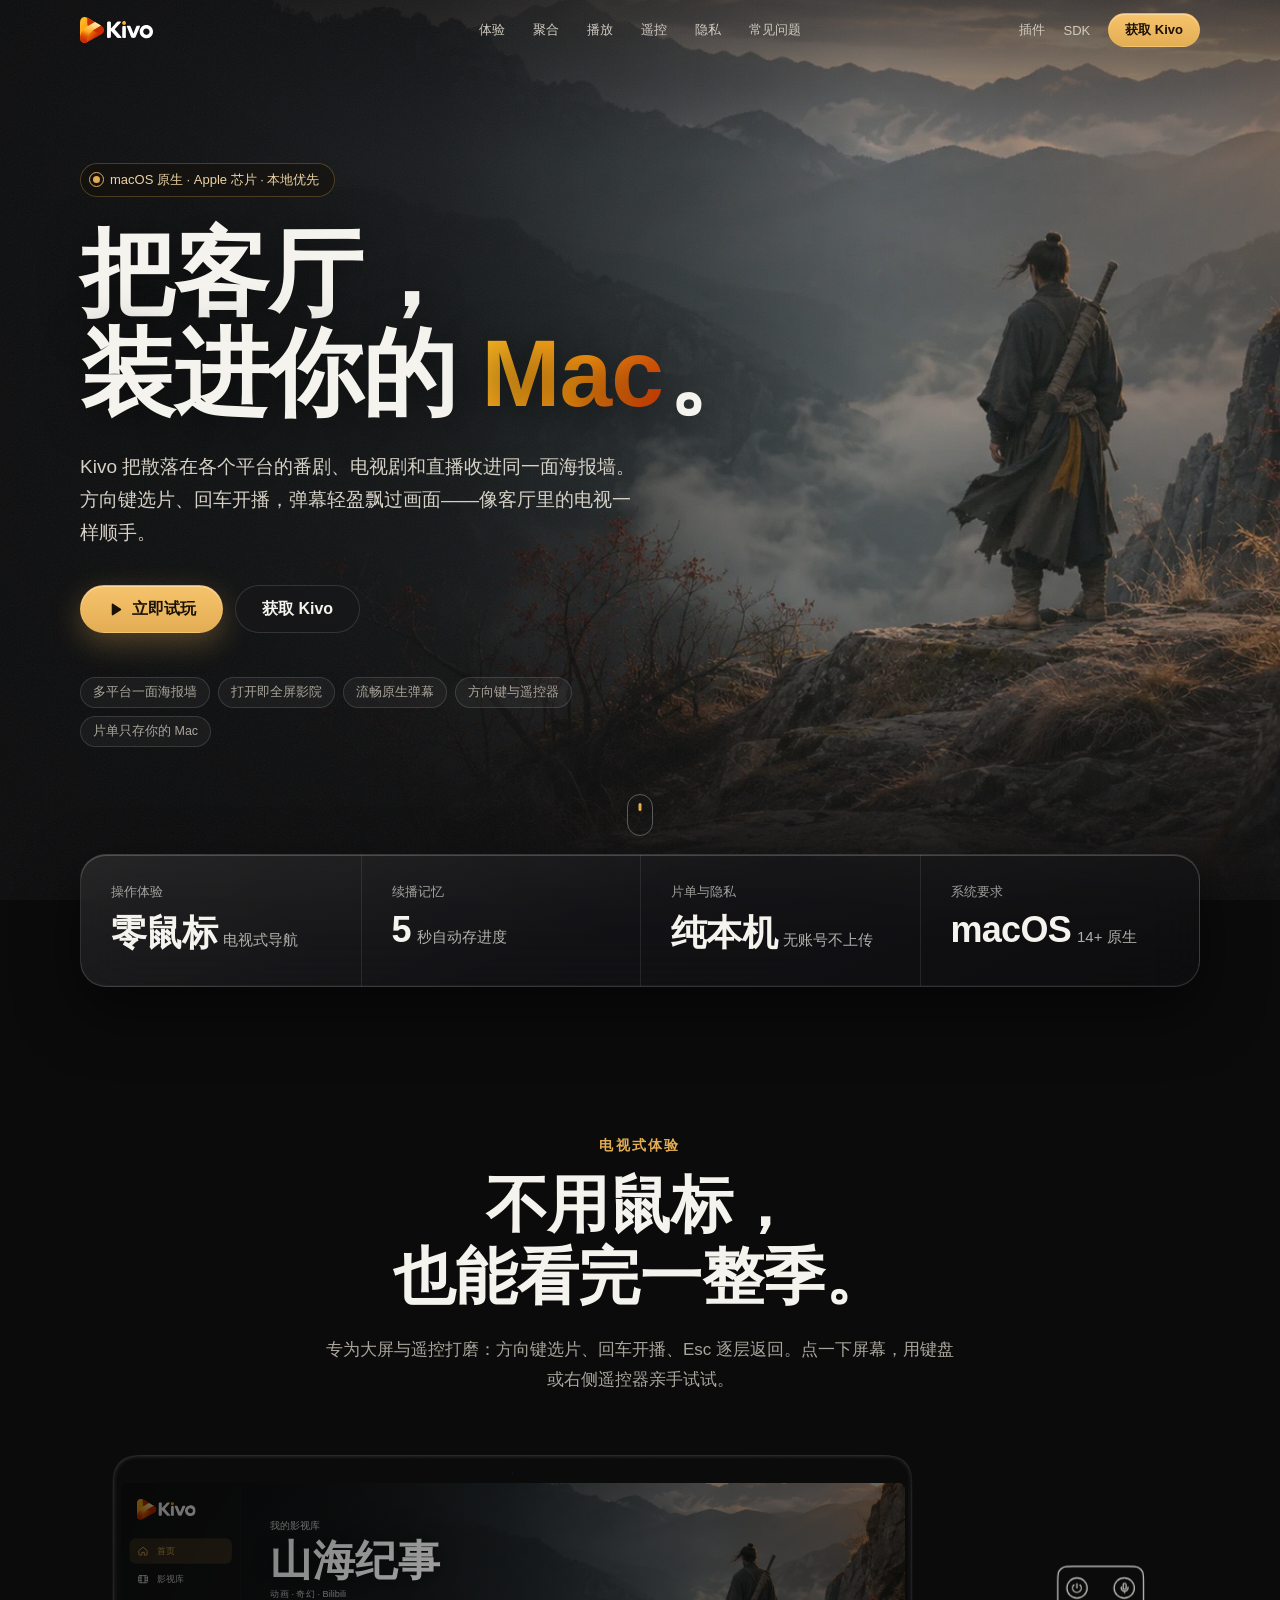
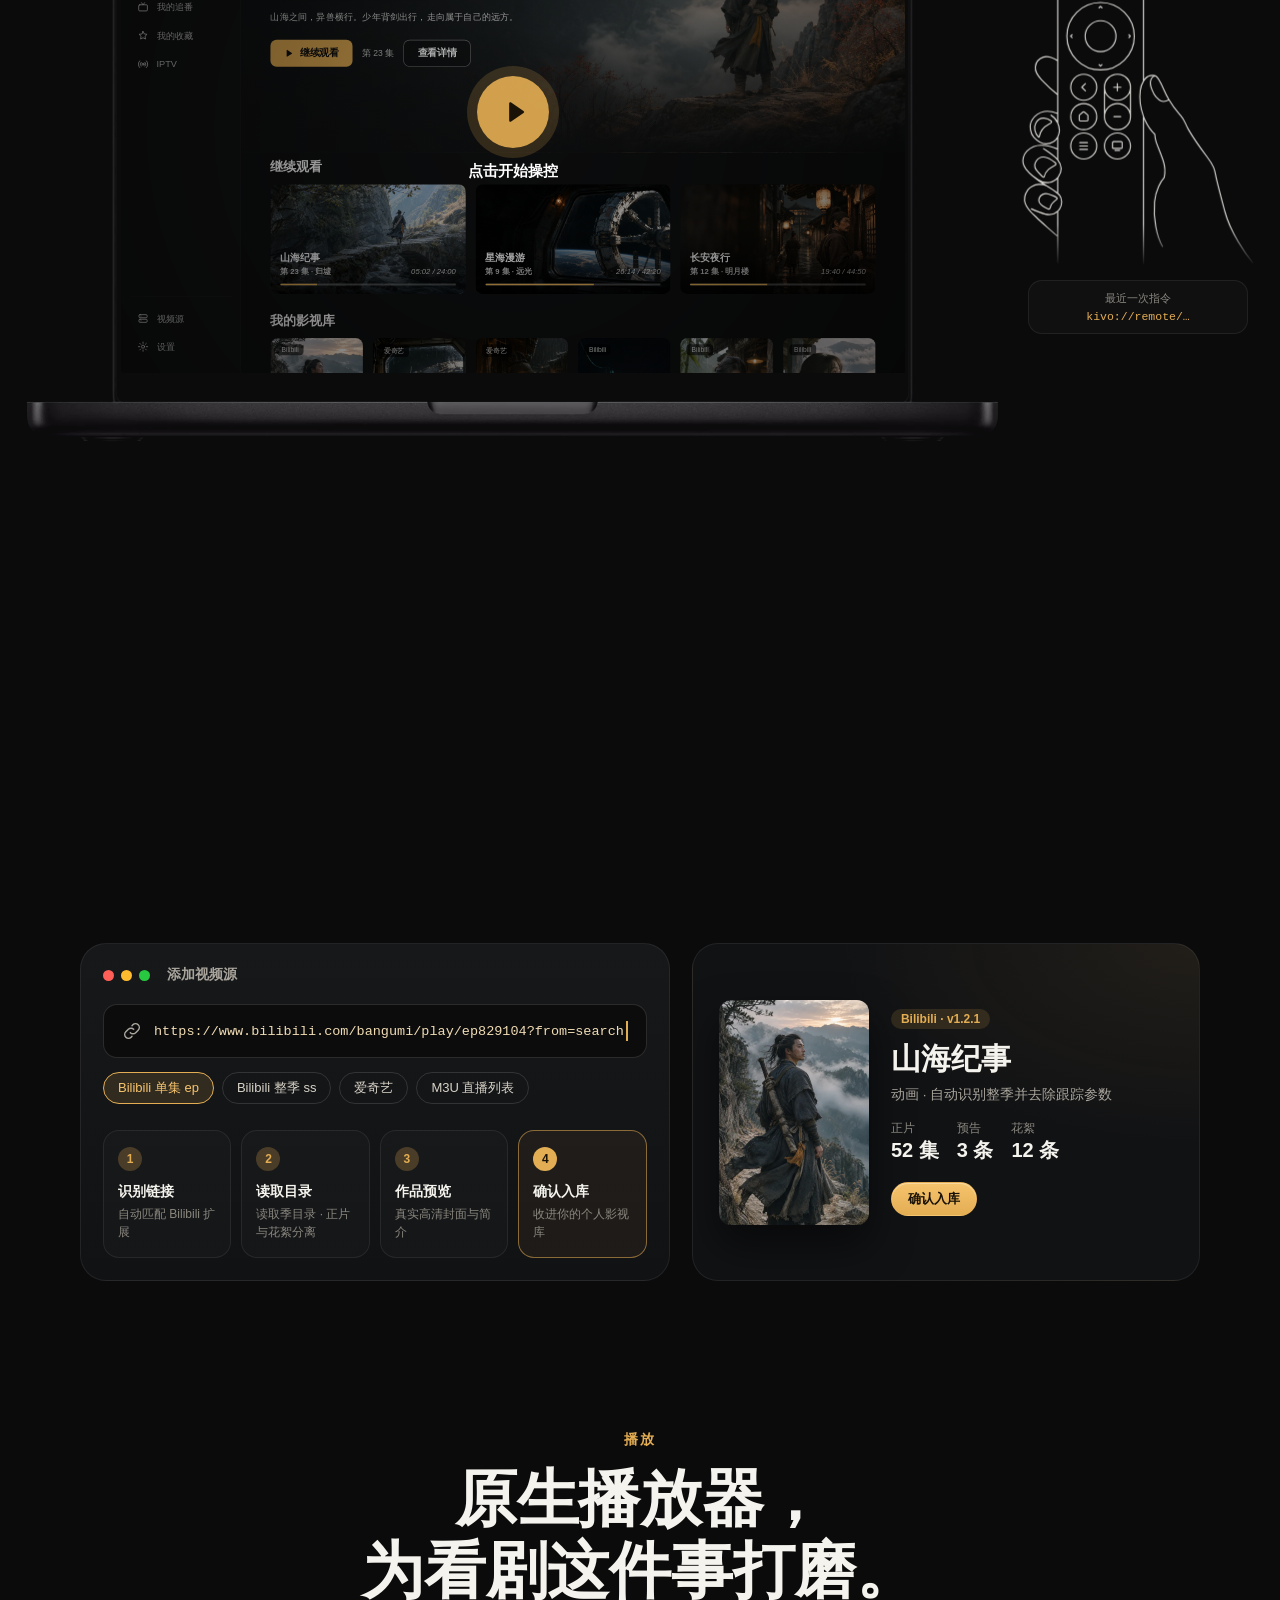
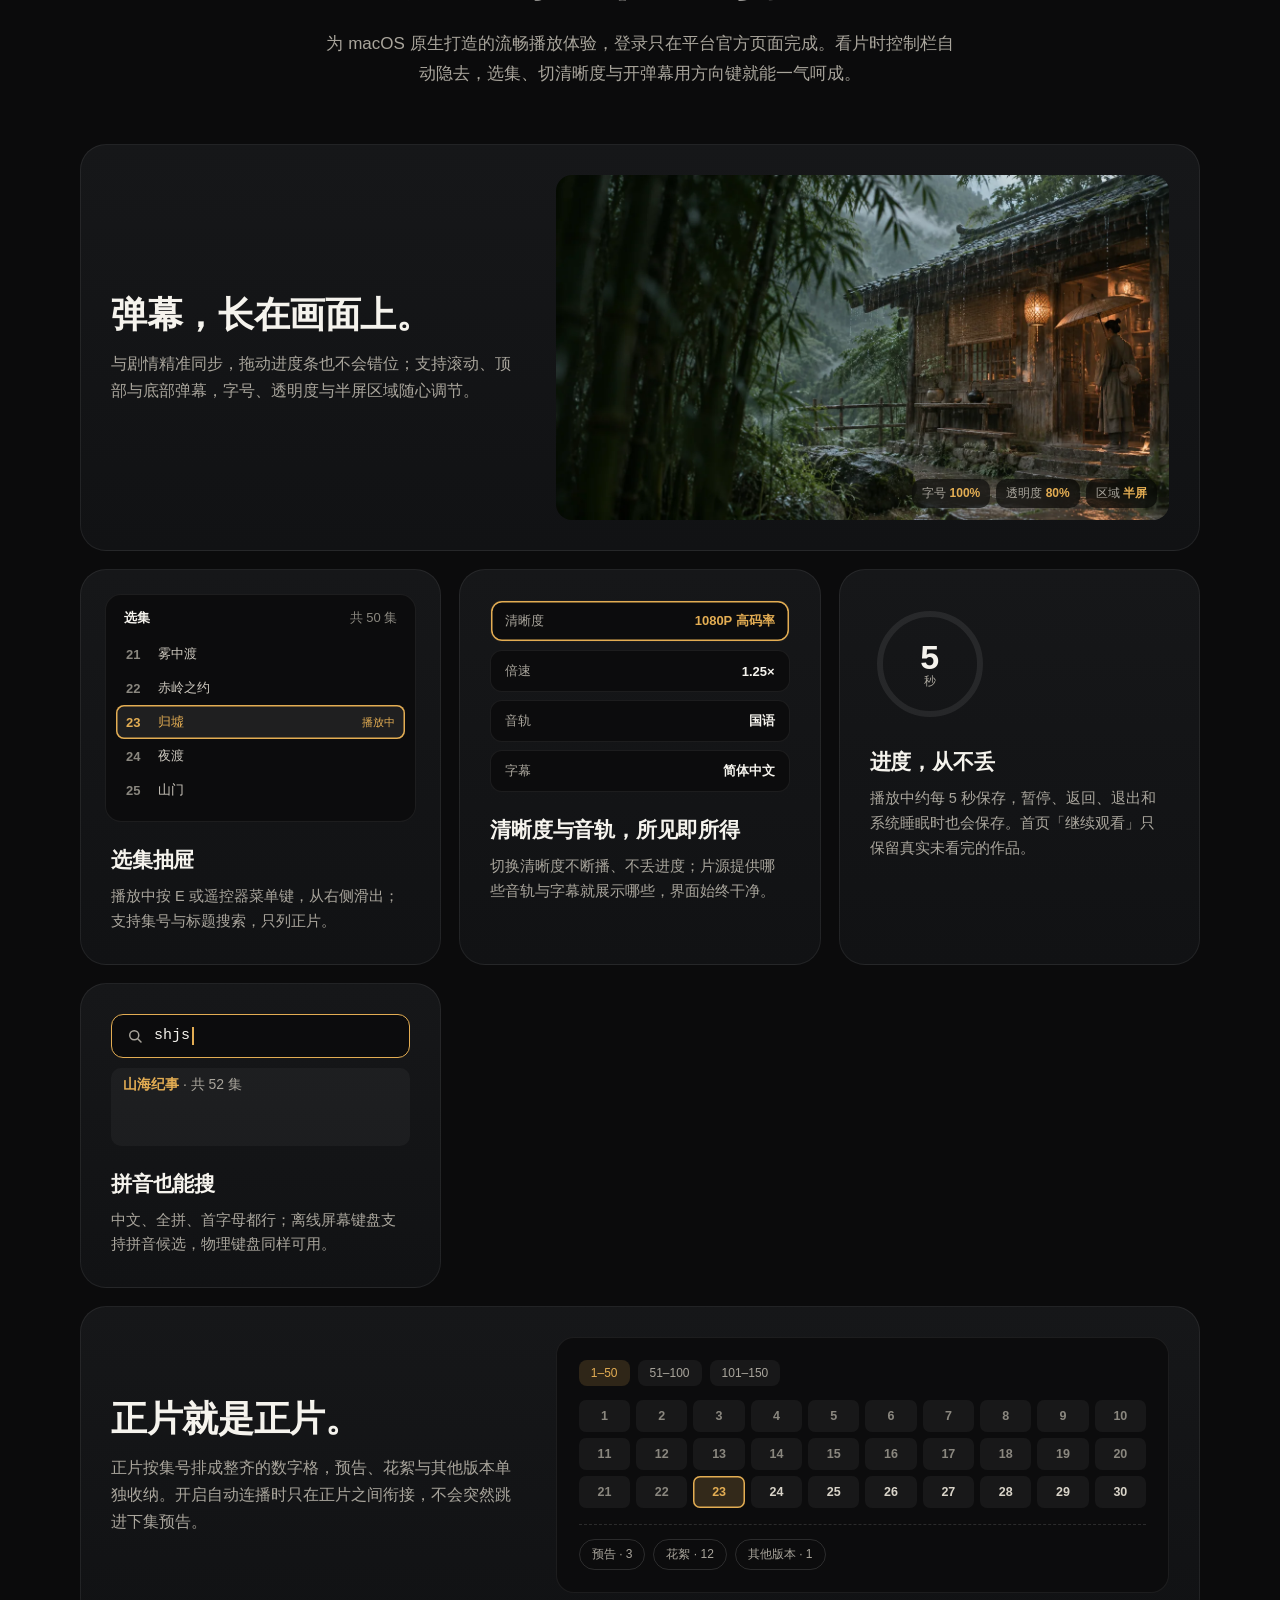
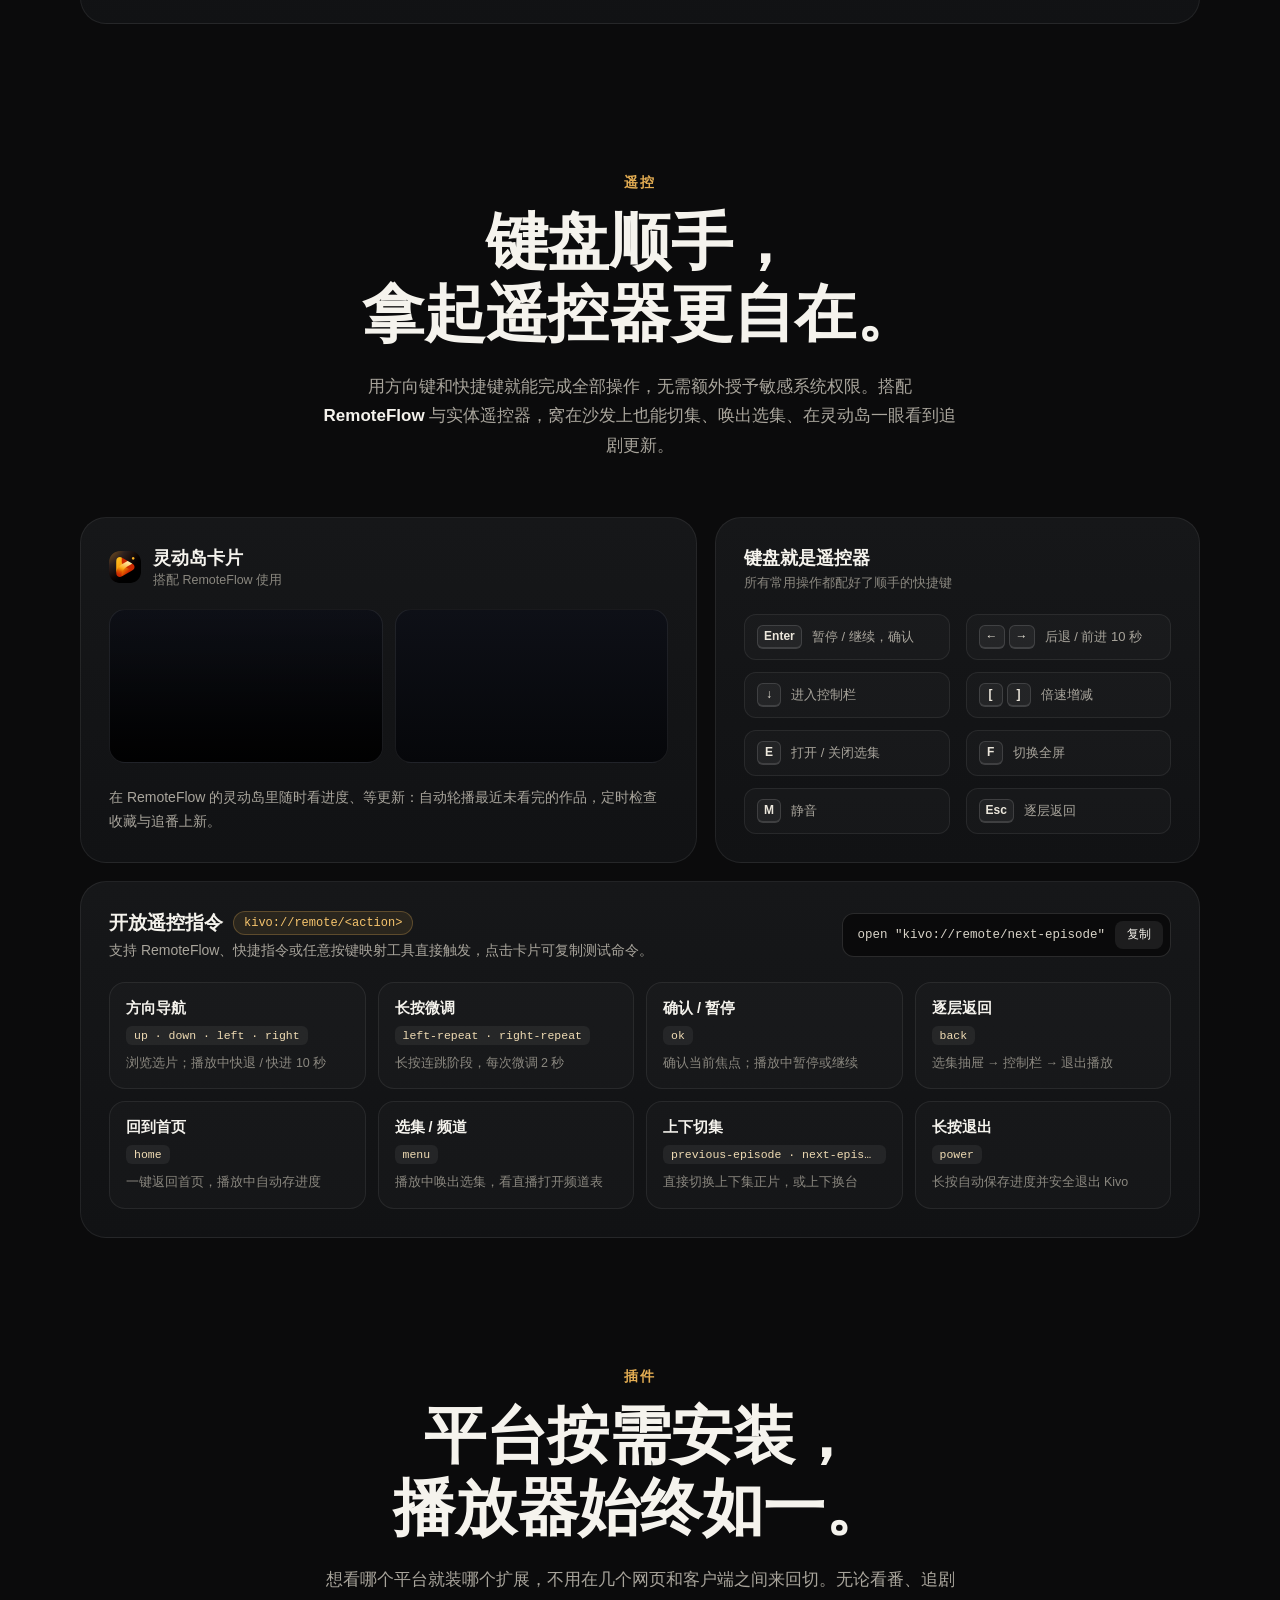
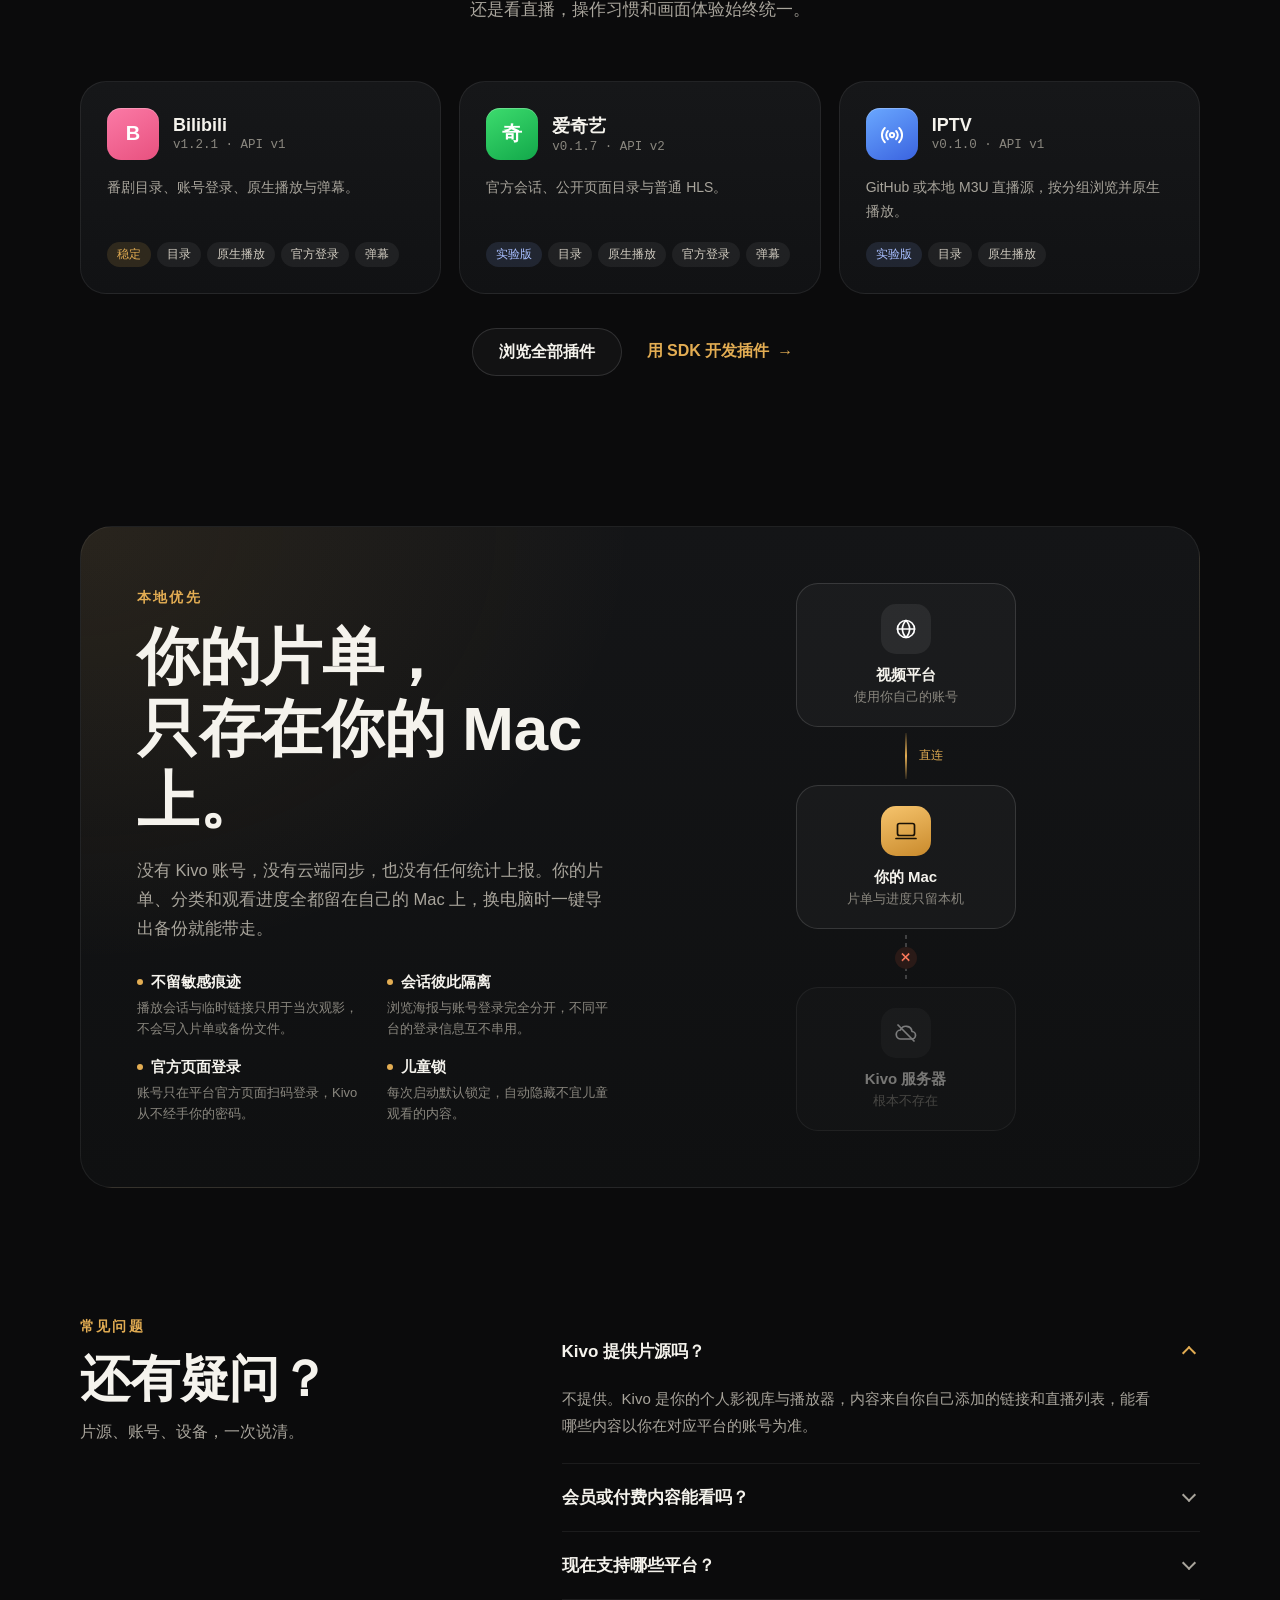
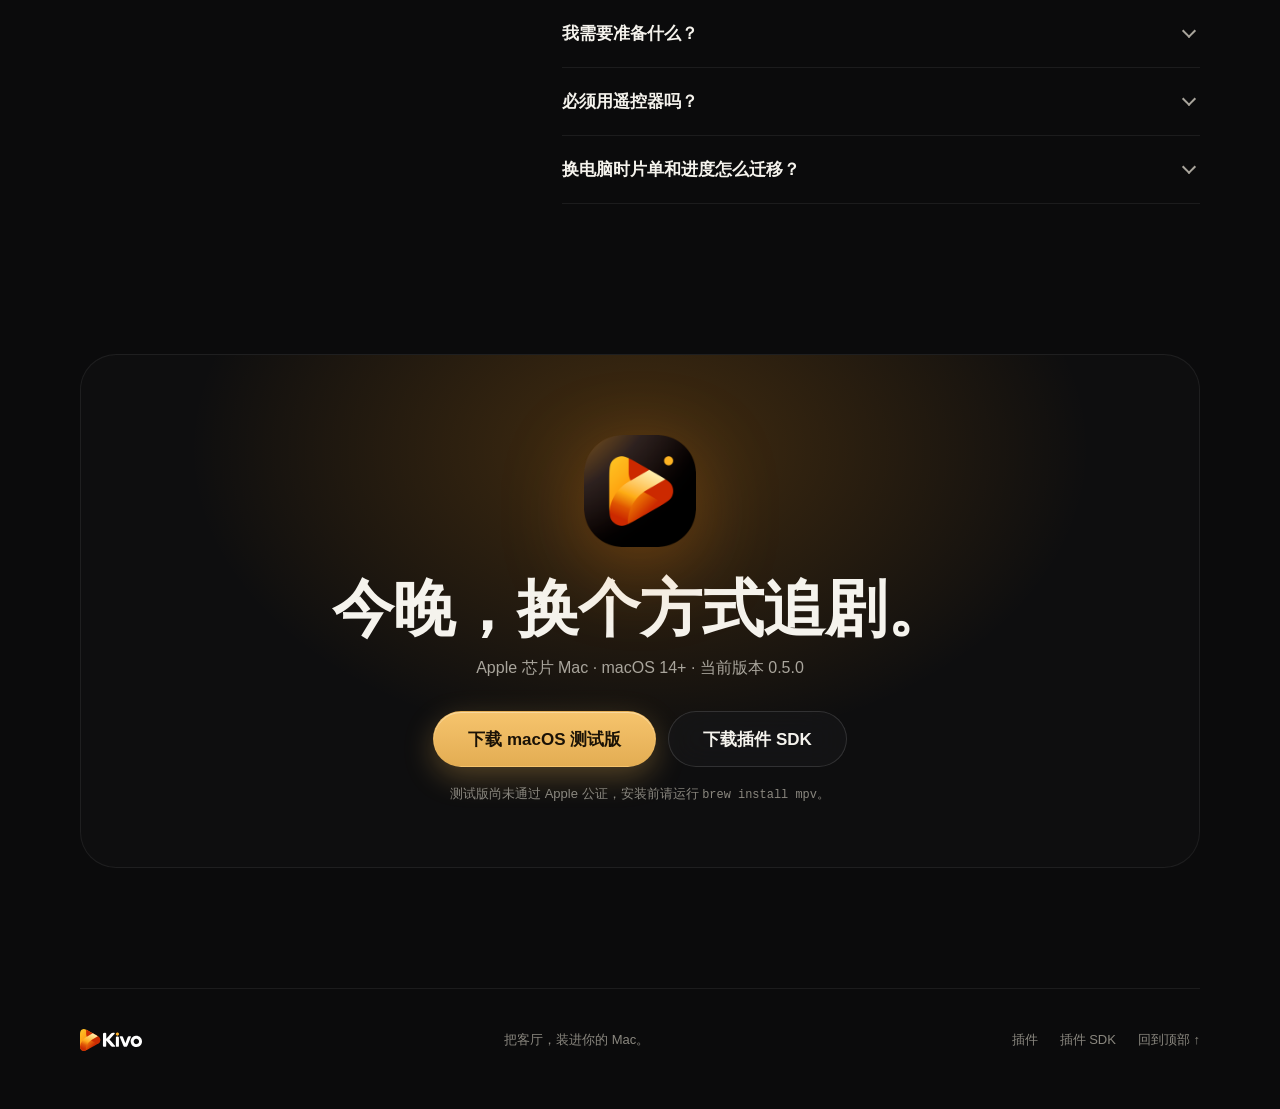
==== commit abeb26f2: "feat: link public Kivo beta and plugin downloads" ====
--- a/index.html
+++ b/index.html
@@ -514,7 +514,7 @@
           <details class="faq-item" name="faq" open><summary>Kivo 提供片源吗？</summary><p>不提供。Kivo 是你的个人影视库与播放器，内容来自你自己添加的链接和直播列表，能看哪些内容以你在对应平台的账号为准。</p></details>
           <details class="faq-item" name="faq"><summary>会员或付费内容能看吗？</summary><p>你的账号在原平台能看什么，在 Kivo 里就能看什么。Kivo 尊重各平台的版权与会员权益，暂不支持加密付费资源。</p></details>
           <details class="faq-item" name="faq"><summary>现在支持哪些平台？</summary><p>目前官方提供 Bilibili 番剧（支持单集与整季链接）、爱奇艺（实验版）以及 IPTV 直播列表（实验版）；更多平台也可以通过扩展陆续接入。</p></details>
-          <details class="faq-item" name="faq"><summary>我需要准备什么？</summary><p>一台 Apple 芯片 Mac，系统升级到 macOS 14 或更高版本即可。目前处于内测阶段，独立安装包正在准备中。</p></details>
+          <details class="faq-item" name="faq"><summary>我需要准备什么？</summary><p>一台运行 macOS 14 或更高版本的 Apple 芯片 Mac。测试版需要先用 Homebrew 安装 mpv。</p></details>
           <details class="faq-item" name="faq"><summary>必须用遥控器吗？</summary><p>不需要。键盘方向键、回车和 Esc 就能完成所有操作，鼠标也可以。想窝在沙发上遥控，搭配 RemoteFlow 等遥控工具就能直接连上实体遥控器。</p></details>
           <details class="faq-item" name="faq"><summary>换电脑时片单和进度怎么迁移？</summary><p>在「设置 → 本地数据」中一键导出备份，就能把片单、分类和观看进度完整带到新电脑；账号密码和登录状态不会被导出。</p></details>
         </div>
@@ -529,17 +529,10 @@
         <h2 id="download-title">今晚，换个方式追剧。</h2>
         <p>Apple 芯片 Mac · macOS 14+ · 当前版本 0.5.0</p>
         <div class="download-actions">
-          <a class="btn btn-gold btn-large" href="#build" data-open-build>从源码构建</a>
+          <a class="btn btn-gold btn-large" href="https://github.com/kailous/kivo-download/releases/download/v0.5.0-beta.1/Kivo-0.5.0-arm64-beta.dmg">下载 macOS 测试版</a>
           <a class="btn btn-glass btn-large" href="downloads/KivoPluginSDK-1.1.1.zip" download>下载插件 SDK</a>
         </div>
-        <small class="download-status">内测阶段 · 独立安装包即将上线</small>
-        <div class="build-box" id="build" hidden>
-          <pre><code><span class="c"># 依赖：Xcode 与 Homebrew</span>
-brew install mpv
-bash scripts/build-app.sh
-open build/Kivo.app</code></pre>
-          <button type="button" class="copy-btn" data-copy="brew install mpv&#10;bash scripts/build-app.sh&#10;open build/Kivo.app">复制</button>
-        </div>
+        <small class="download-status">测试版尚未通过 Apple 公证，安装前请运行 <code>brew install mpv</code>。</small>
       </div>
     </section>
   </main>
--- a/styles.css
+++ b/styles.css
@@ -551,10 +551,6 @@
 .download > p { margin-top: 14px; color: var(--muted); font-size: 16px; }
 .download-actions { display: flex; flex-wrap: wrap; justify-content: center; gap: 12px; margin-top: 32px; }
 .download-status { margin-top: 18px; color: var(--muted-2); font-size: 13px; }
-.build-box { position: relative; width: min(100%, 520px); margin-top: 26px; padding: 18px 20px; border: 1px solid var(--line-2); border-radius: 16px; background: #080809; text-align: left; }
-.build-box pre { font-family: var(--mono); font-size: 13.5px; line-height: 1.8; color: #ece7dc; overflow-x: auto; }
-.build-box .c { color: var(--muted-2); }
-.build-box .copy-btn { position: absolute; top: 14px; right: 14px; }
 
 /* ---------- footer ---------- */
 .footer { display: flex; flex-wrap: wrap; align-items: center; justify-content: space-between; gap: 16px; padding: 40px 0 56px; border-top: 1px solid var(--line); margin-top: 80px; color: var(--muted-2); font-size: 13px; }
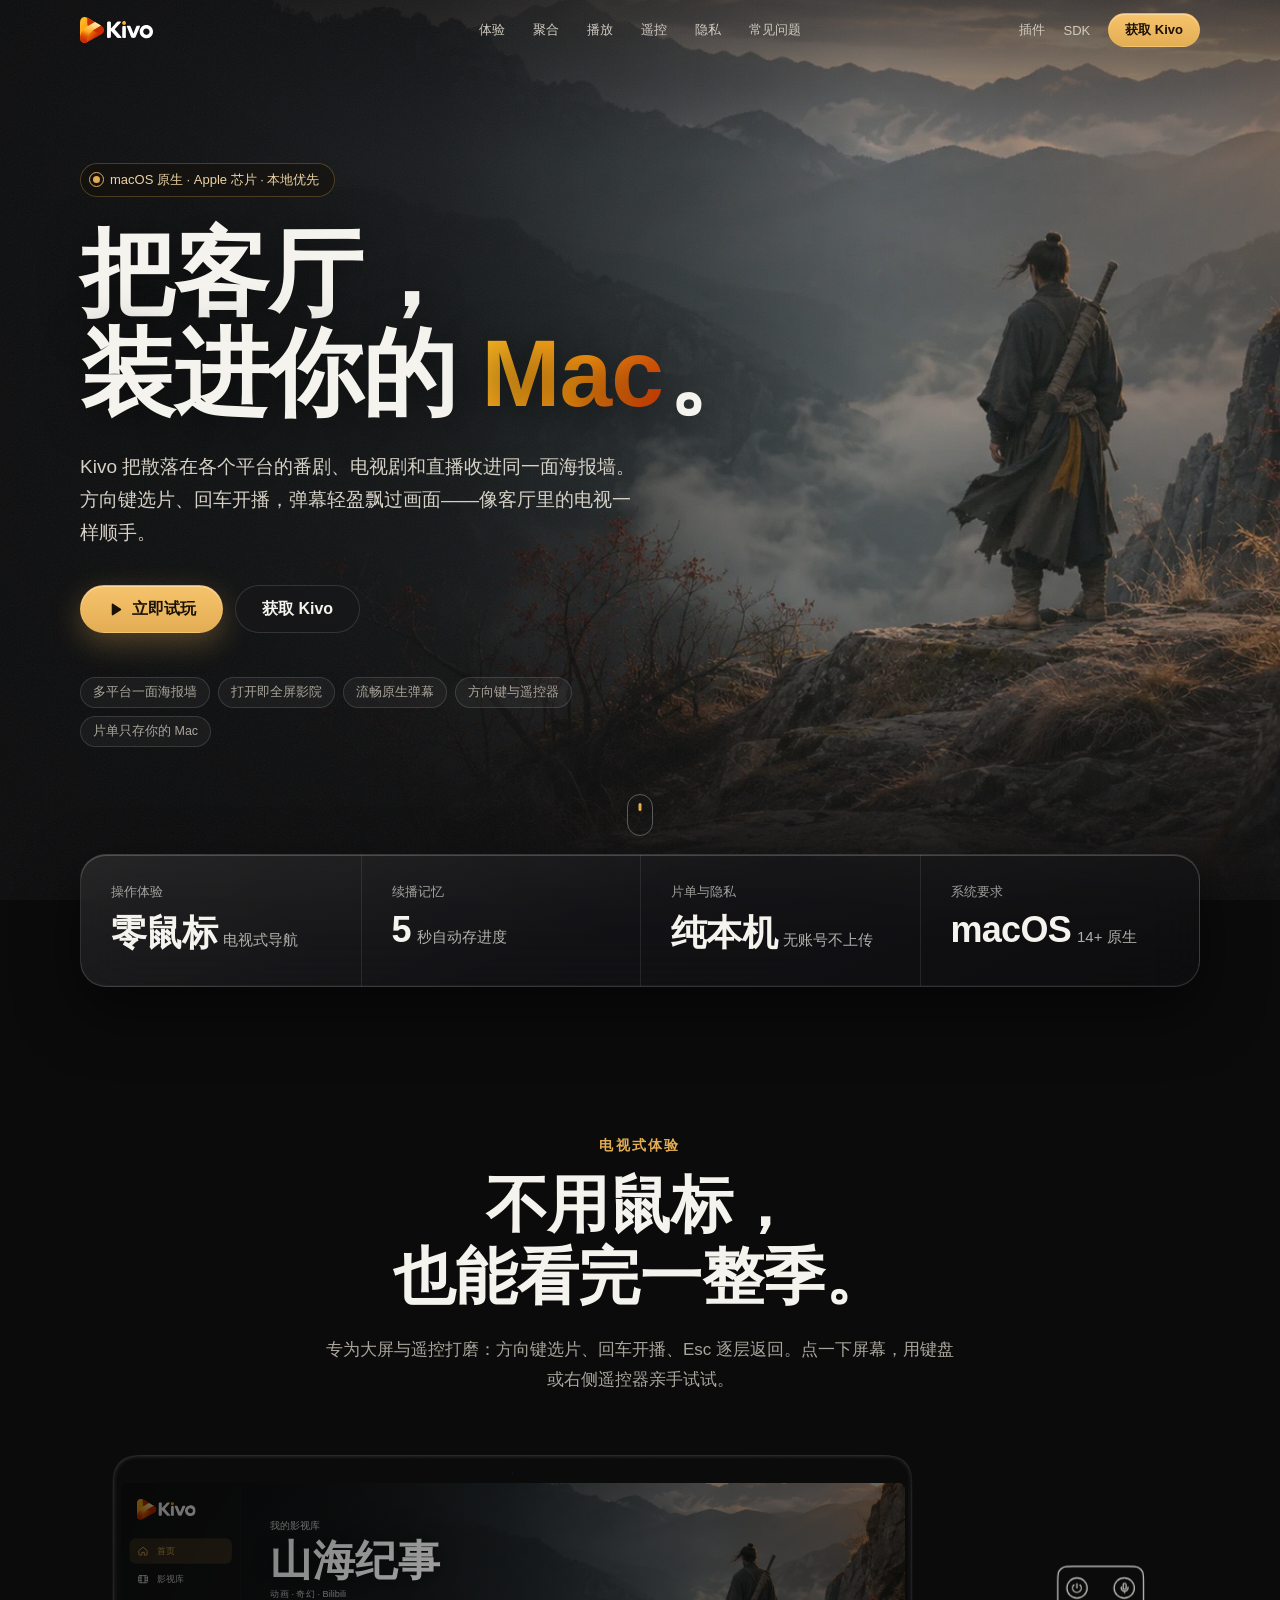
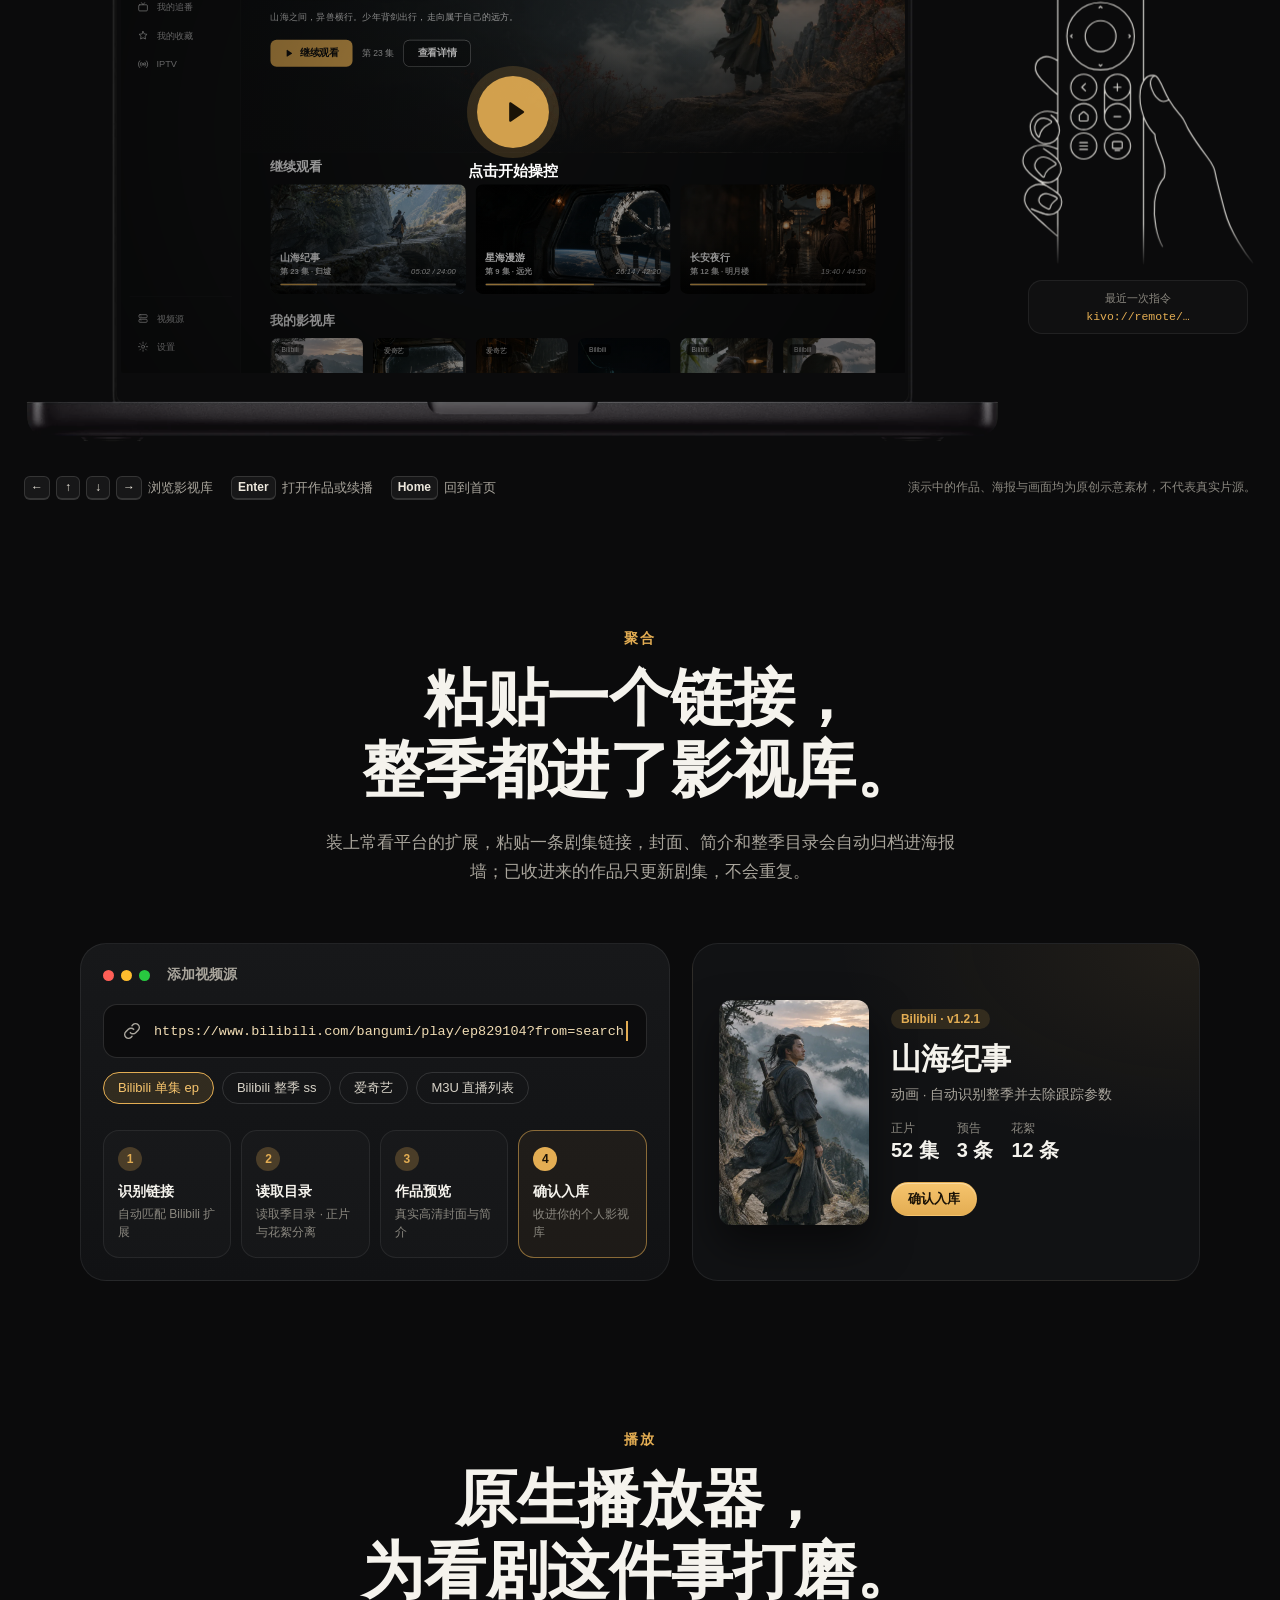
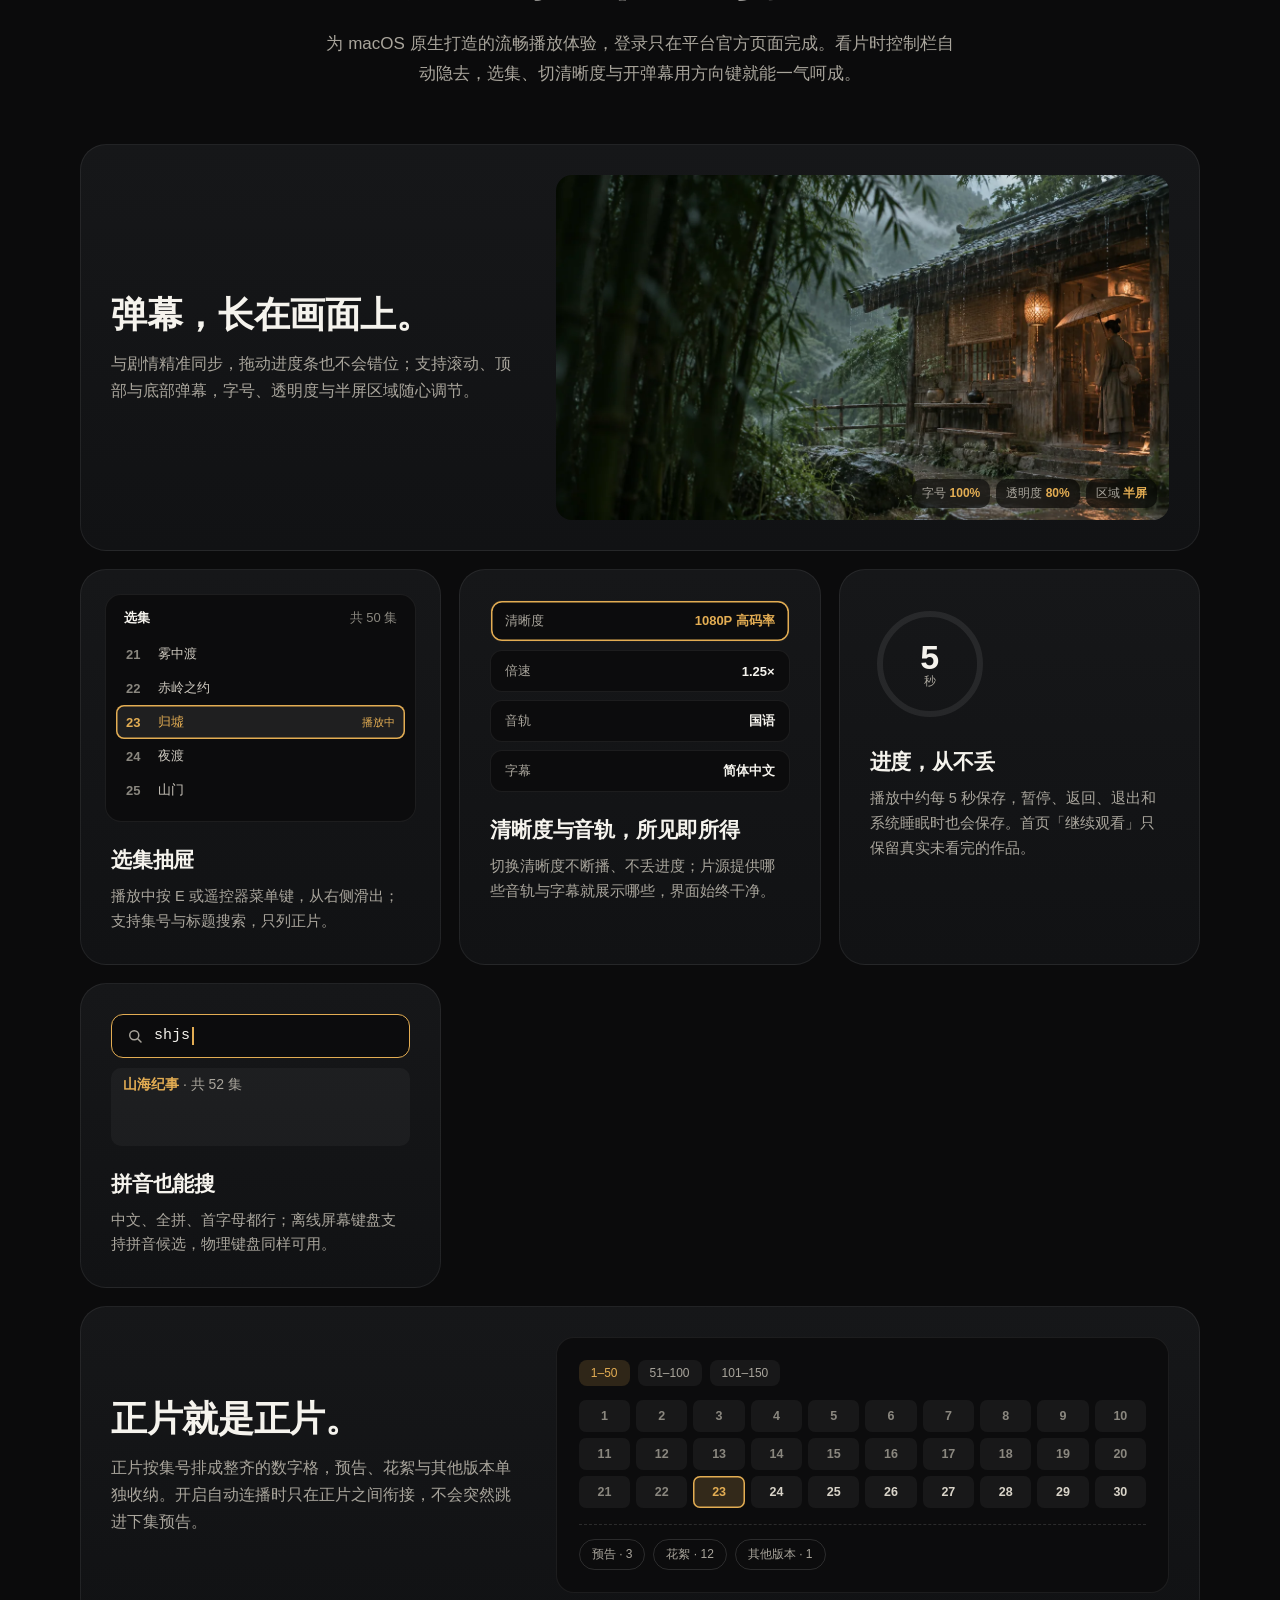
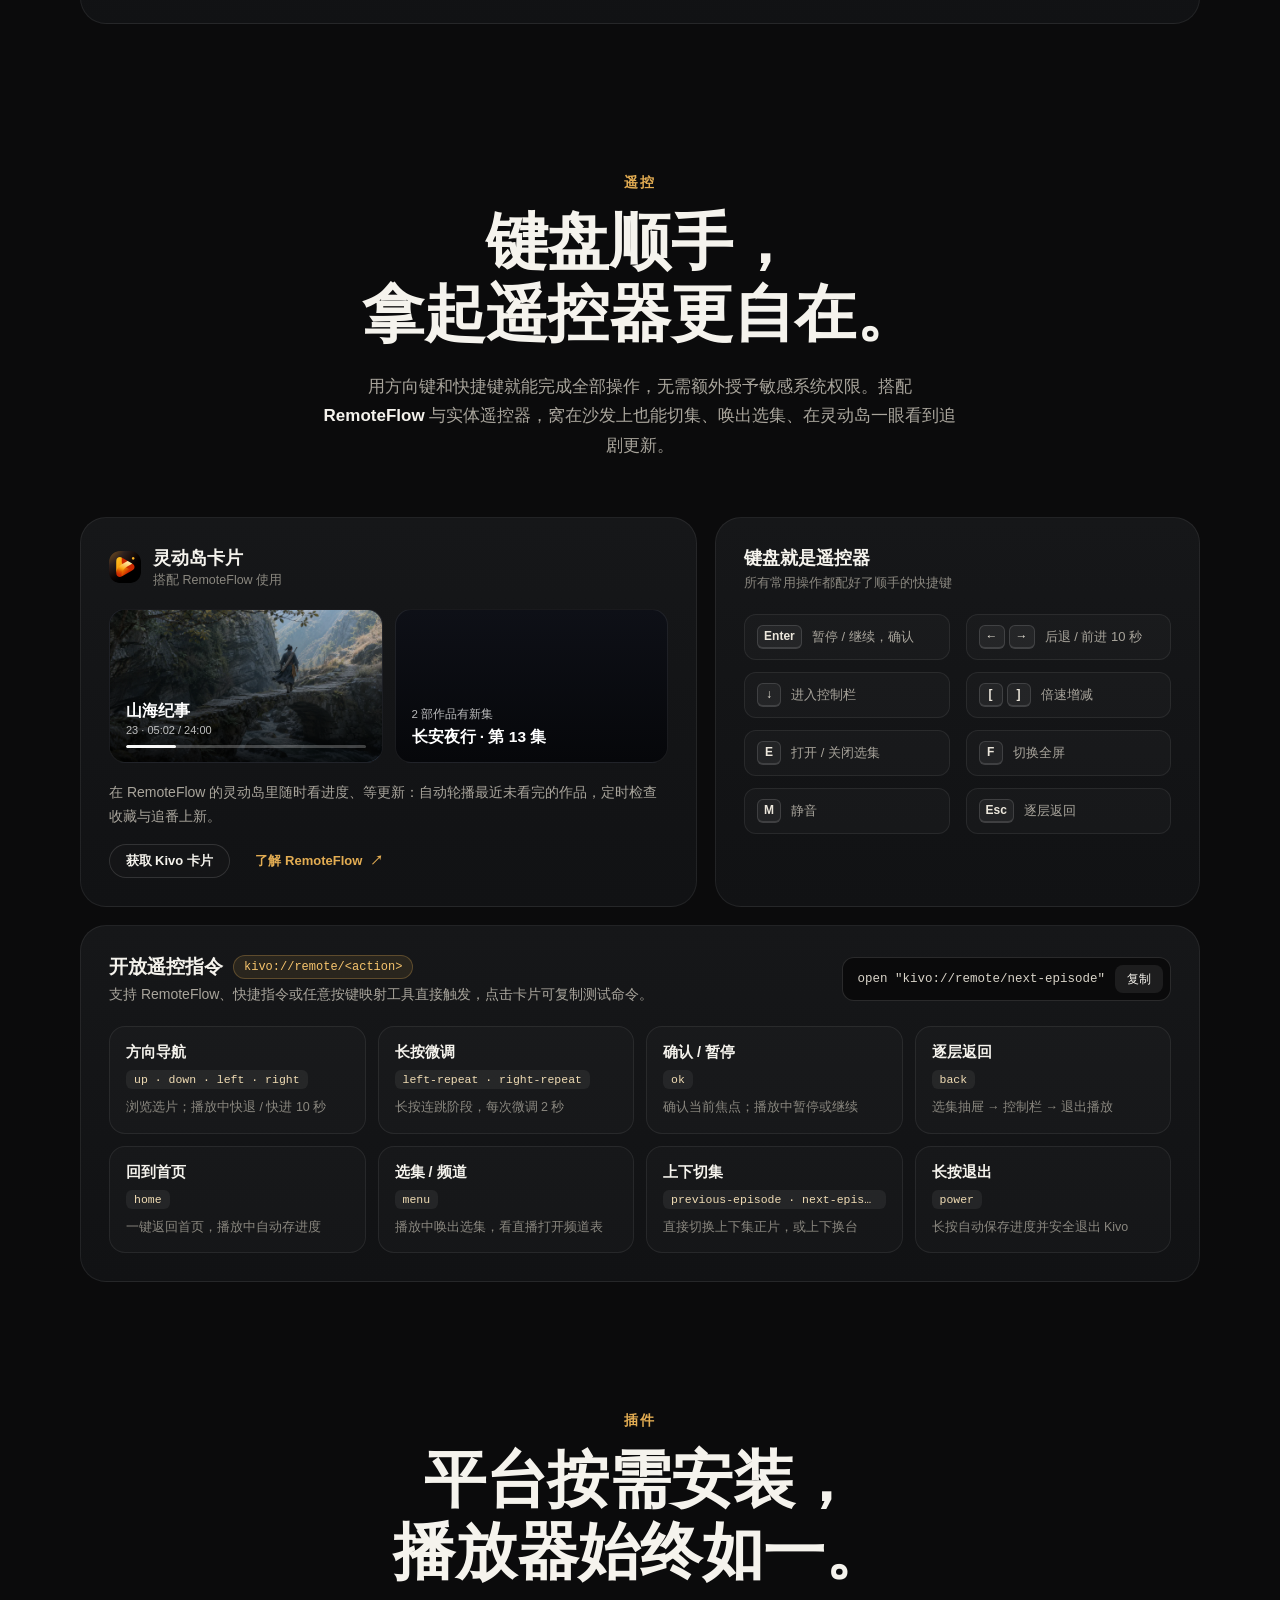
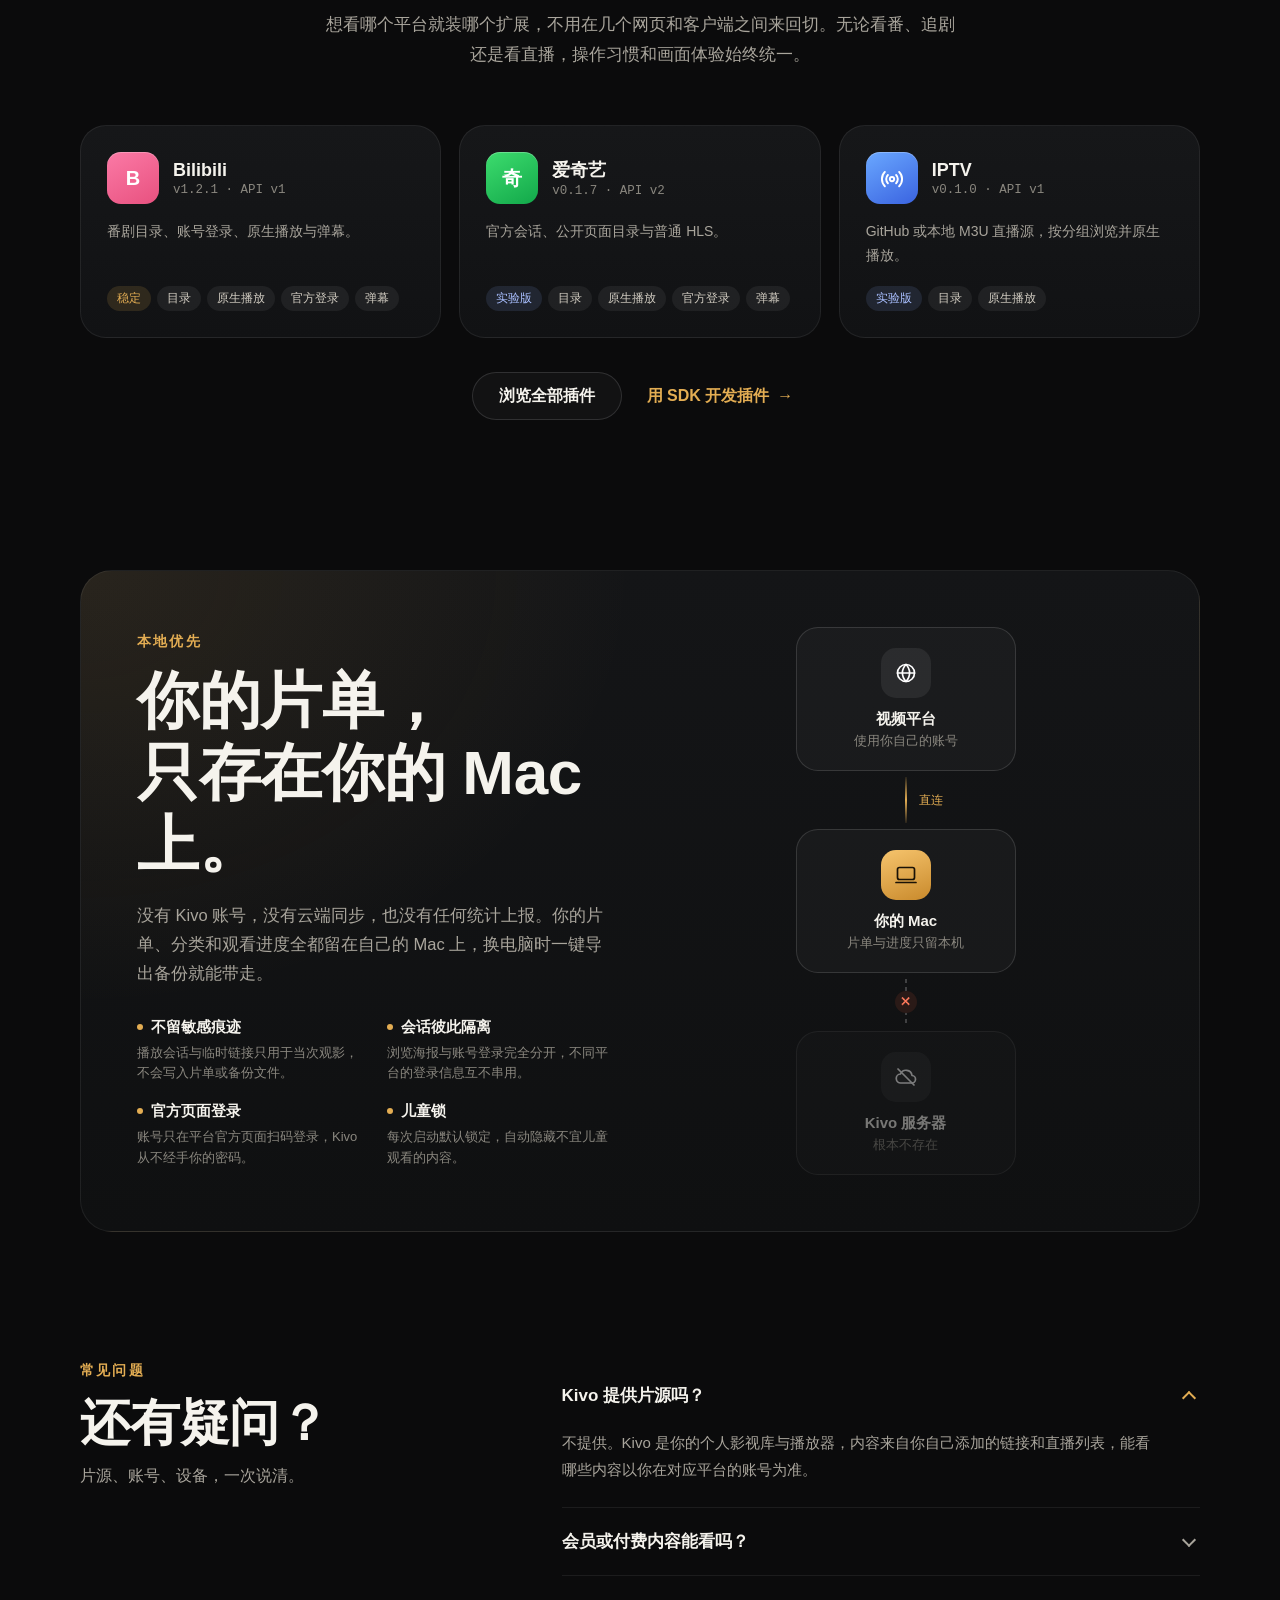
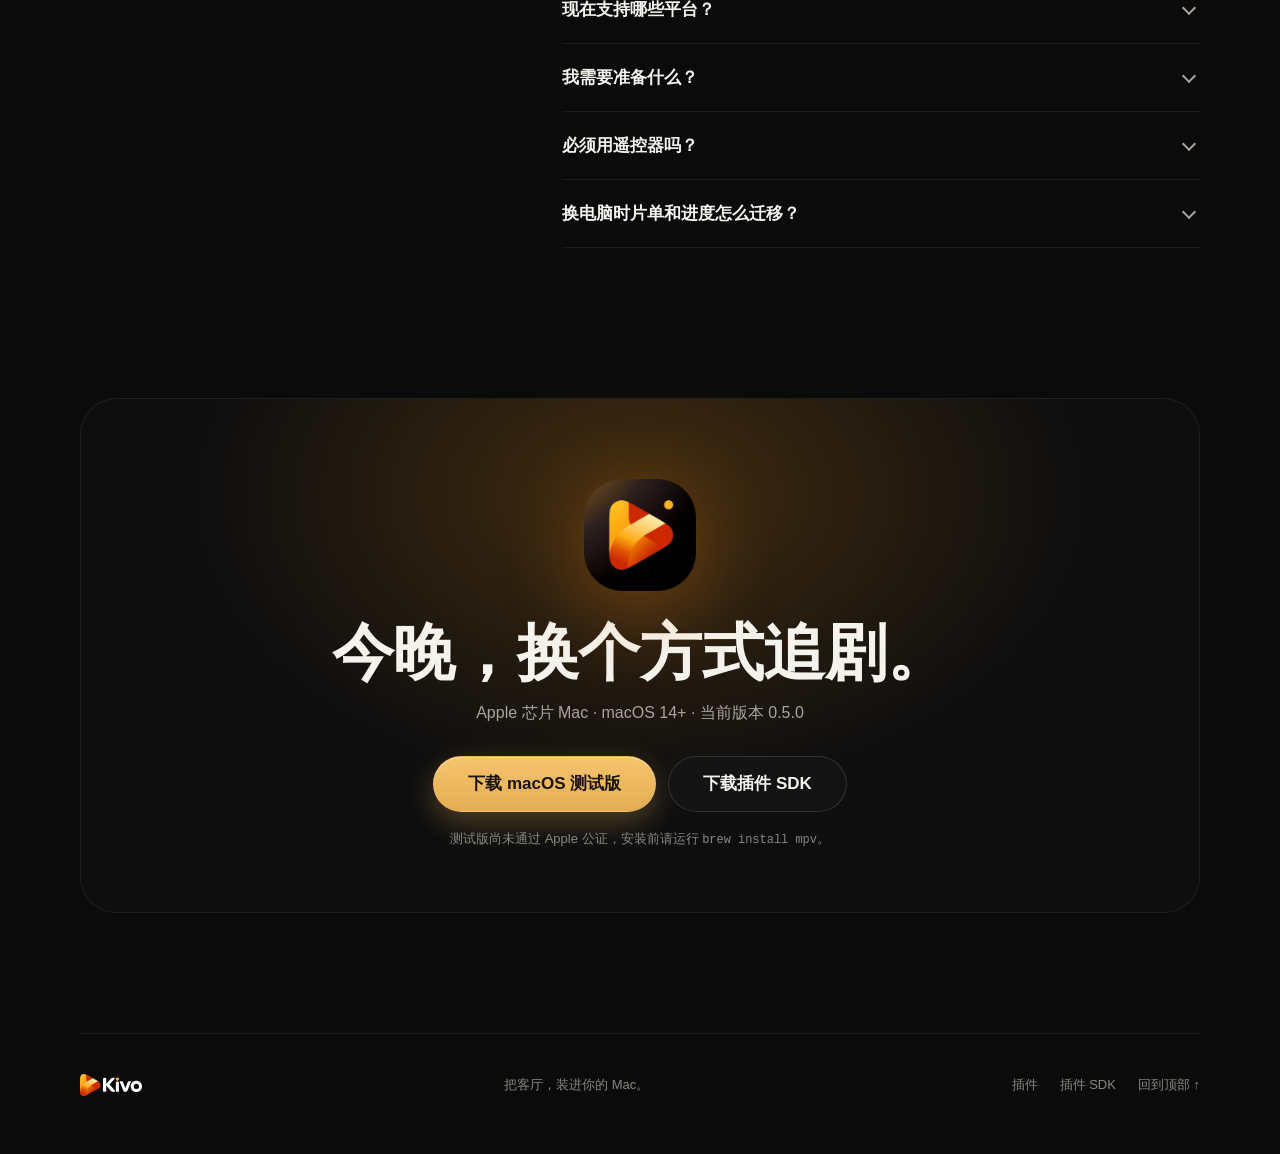
==== commit 9015c3b2: "feat: link the RemoteFlow integration and Kivo cards" ====
--- a/index.html
+++ b/index.html
@@ -406,6 +406,10 @@
               </div>
             </div>
             <p>在 RemoteFlow 的灵动岛里随时看进度、等更新：自动轮播最近未看完的作品，定时检查收藏与追番上新。</p>
+            <div class="rf-links">
+              <a class="btn btn-small btn-glass" href="https://remoteflow.rainforest.org.cn/plugins?q=Kivo">获取 Kivo 卡片</a>
+              <a class="btn btn-small btn-ghost" href="https://remoteflow.rainforest.org.cn/">了解 RemoteFlow <span aria-hidden="true">↗</span></a>
+            </div>
           </div>
 
           <div class="card keys-card" data-reveal style="--d:1">
--- a/styles.css
+++ b/styles.css
@@ -456,6 +456,7 @@
 .rf-updates-body span { display: block; color: rgba(255, 255, 255, 0.72); font-size: 11.5px; line-height: 1.4; }
 .rf-updates-body strong { display: block; margin-top: 5px; color: #fff; font-size: 15.5px; font-weight: 600; line-height: 1.3; white-space: nowrap; overflow: hidden; text-overflow: ellipsis; }
 .rf-card > p { margin-top: auto; padding-top: 18px; color: var(--muted); font-size: 14px; line-height: 1.7; }
+.rf-links { display: flex; flex-wrap: wrap; gap: 8px; margin-top: 16px; }
 
 .keys-head h3 { font-size: 18px; font-weight: 700; }
 .keys-head p { margin-top: 4px; color: var(--muted-2); font-size: 13px; }
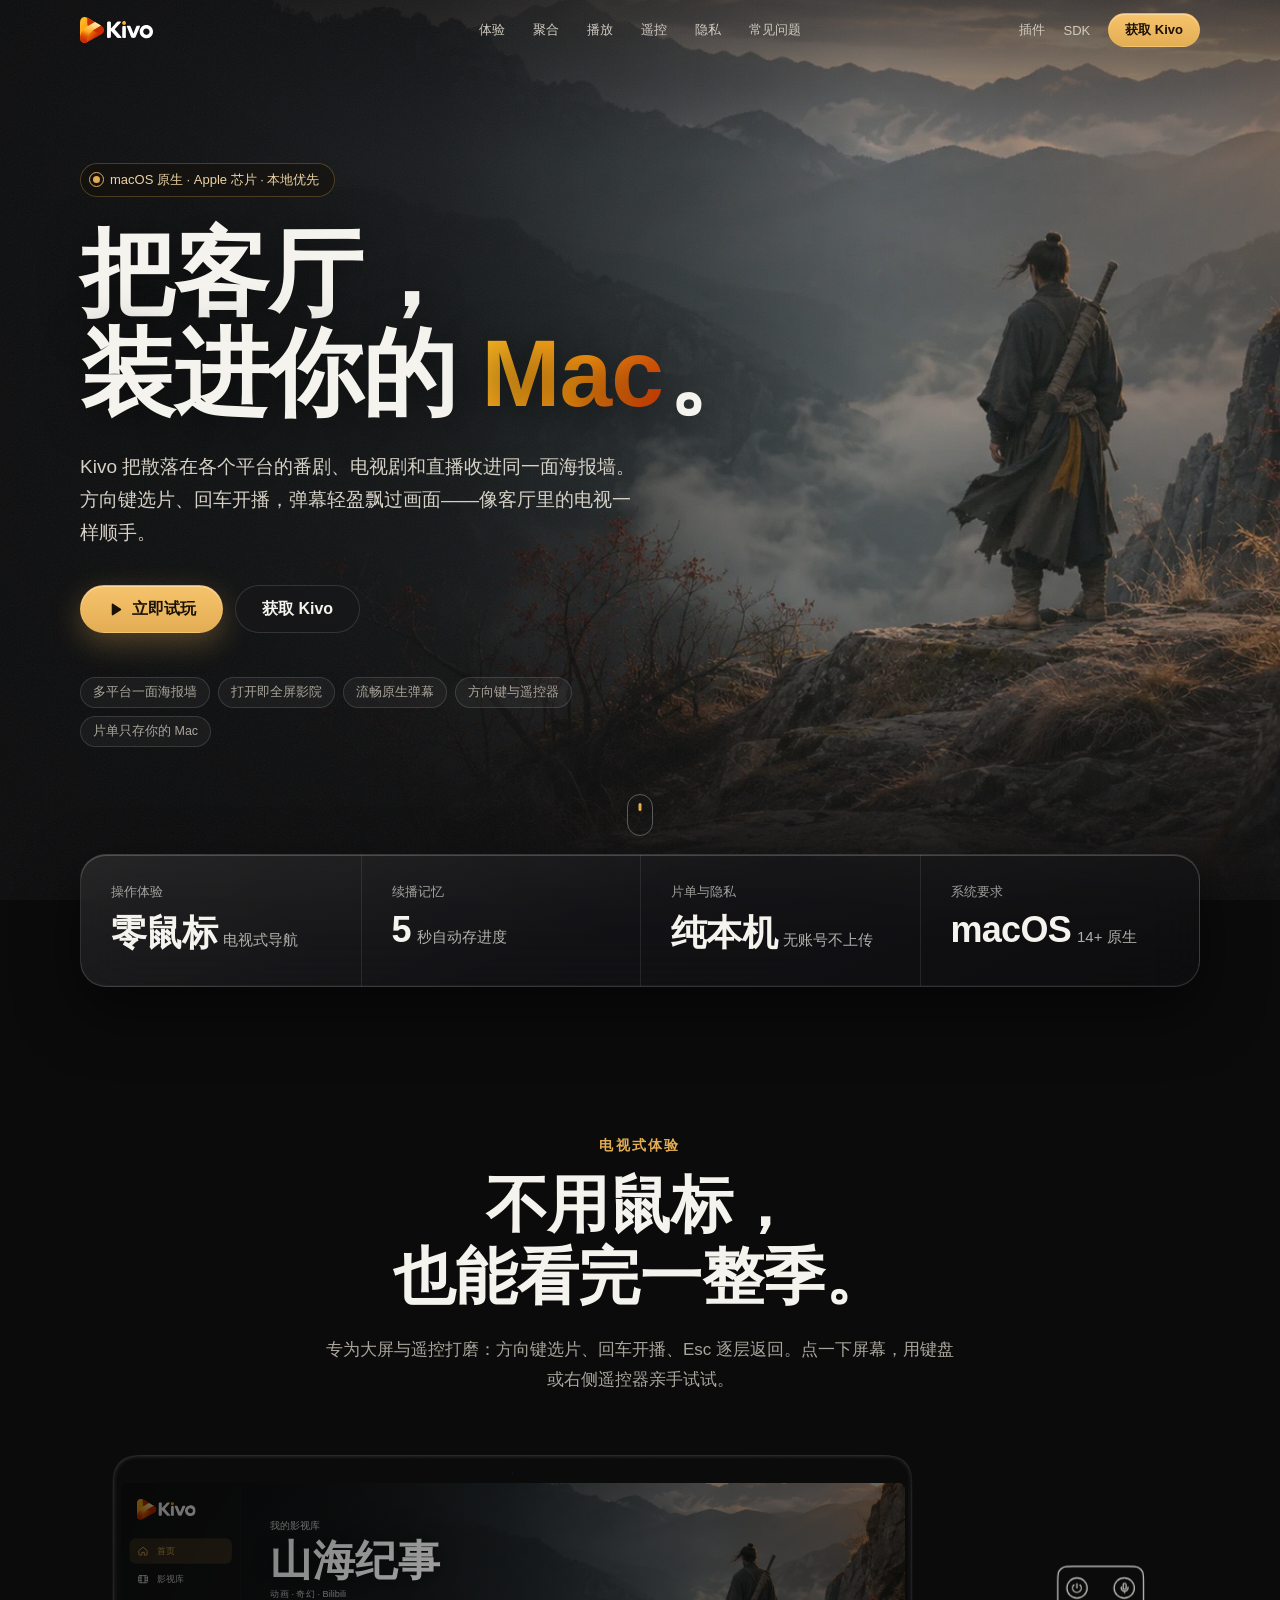
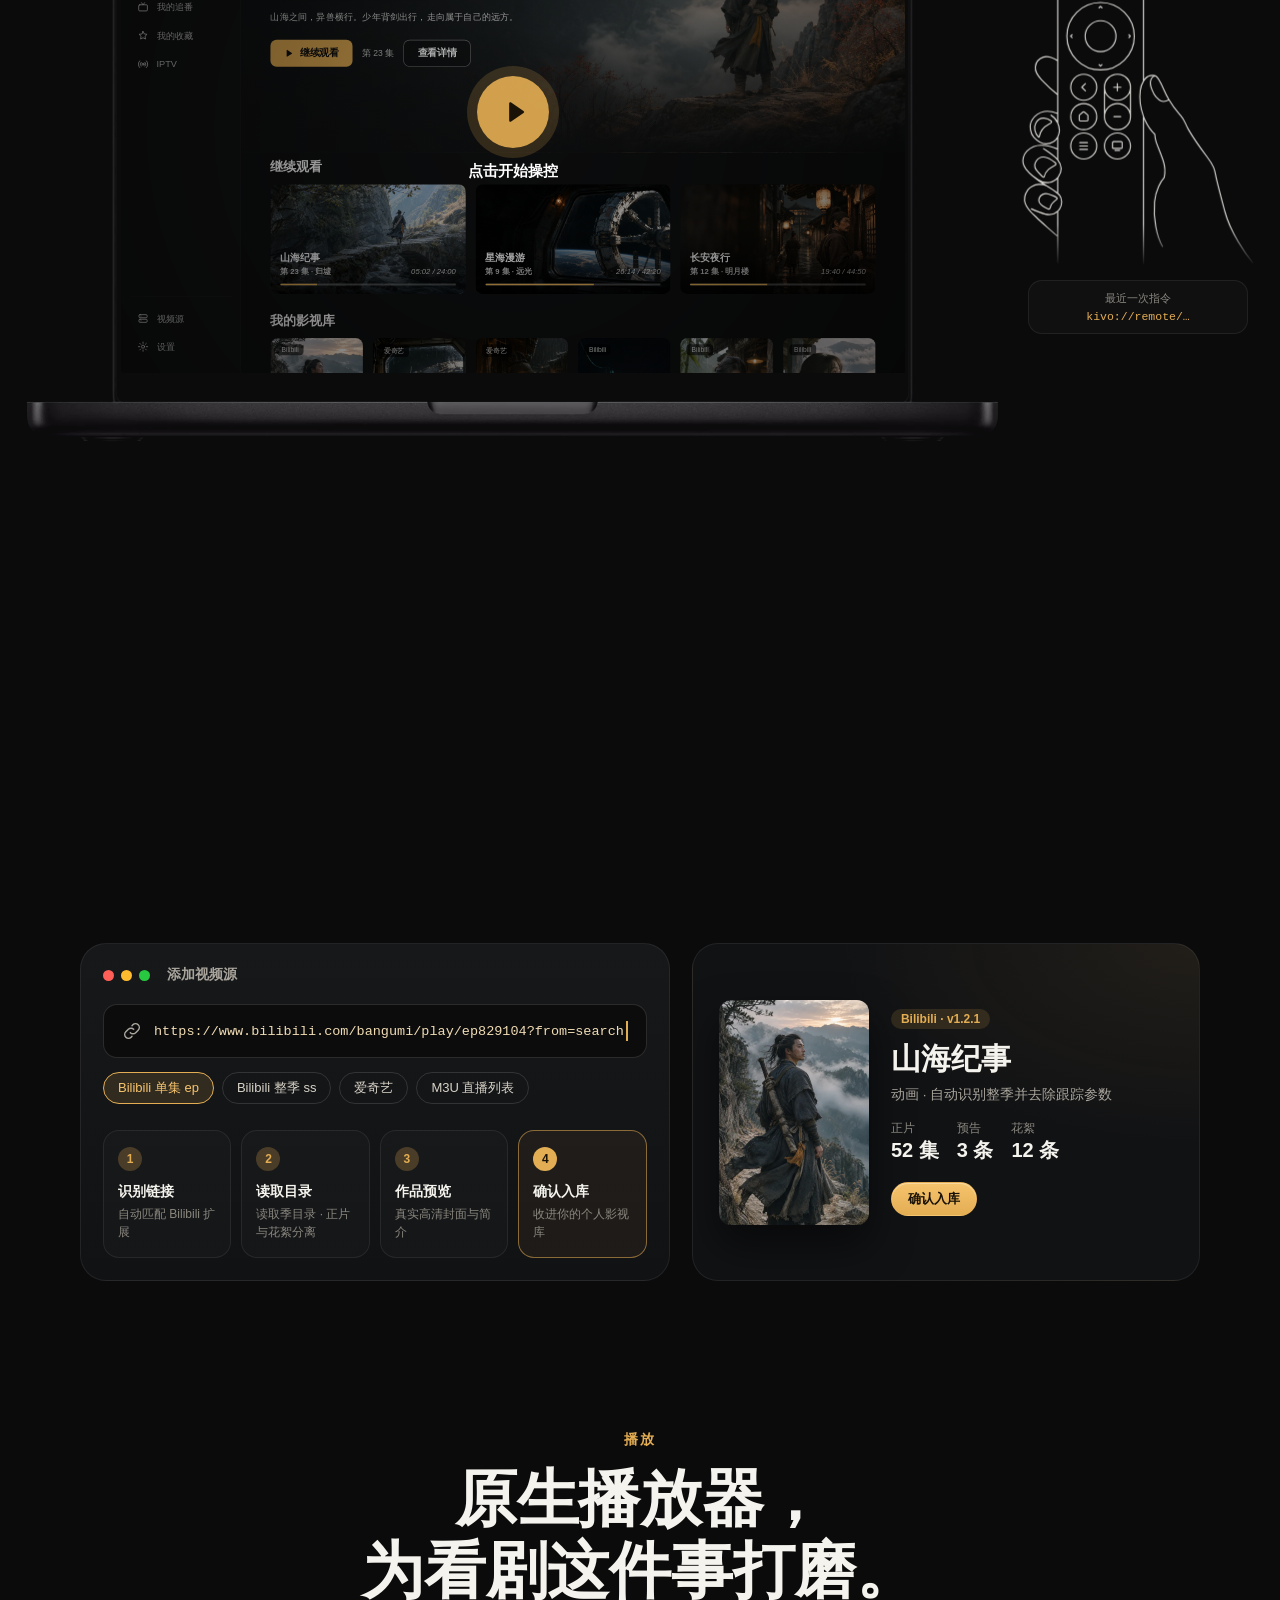
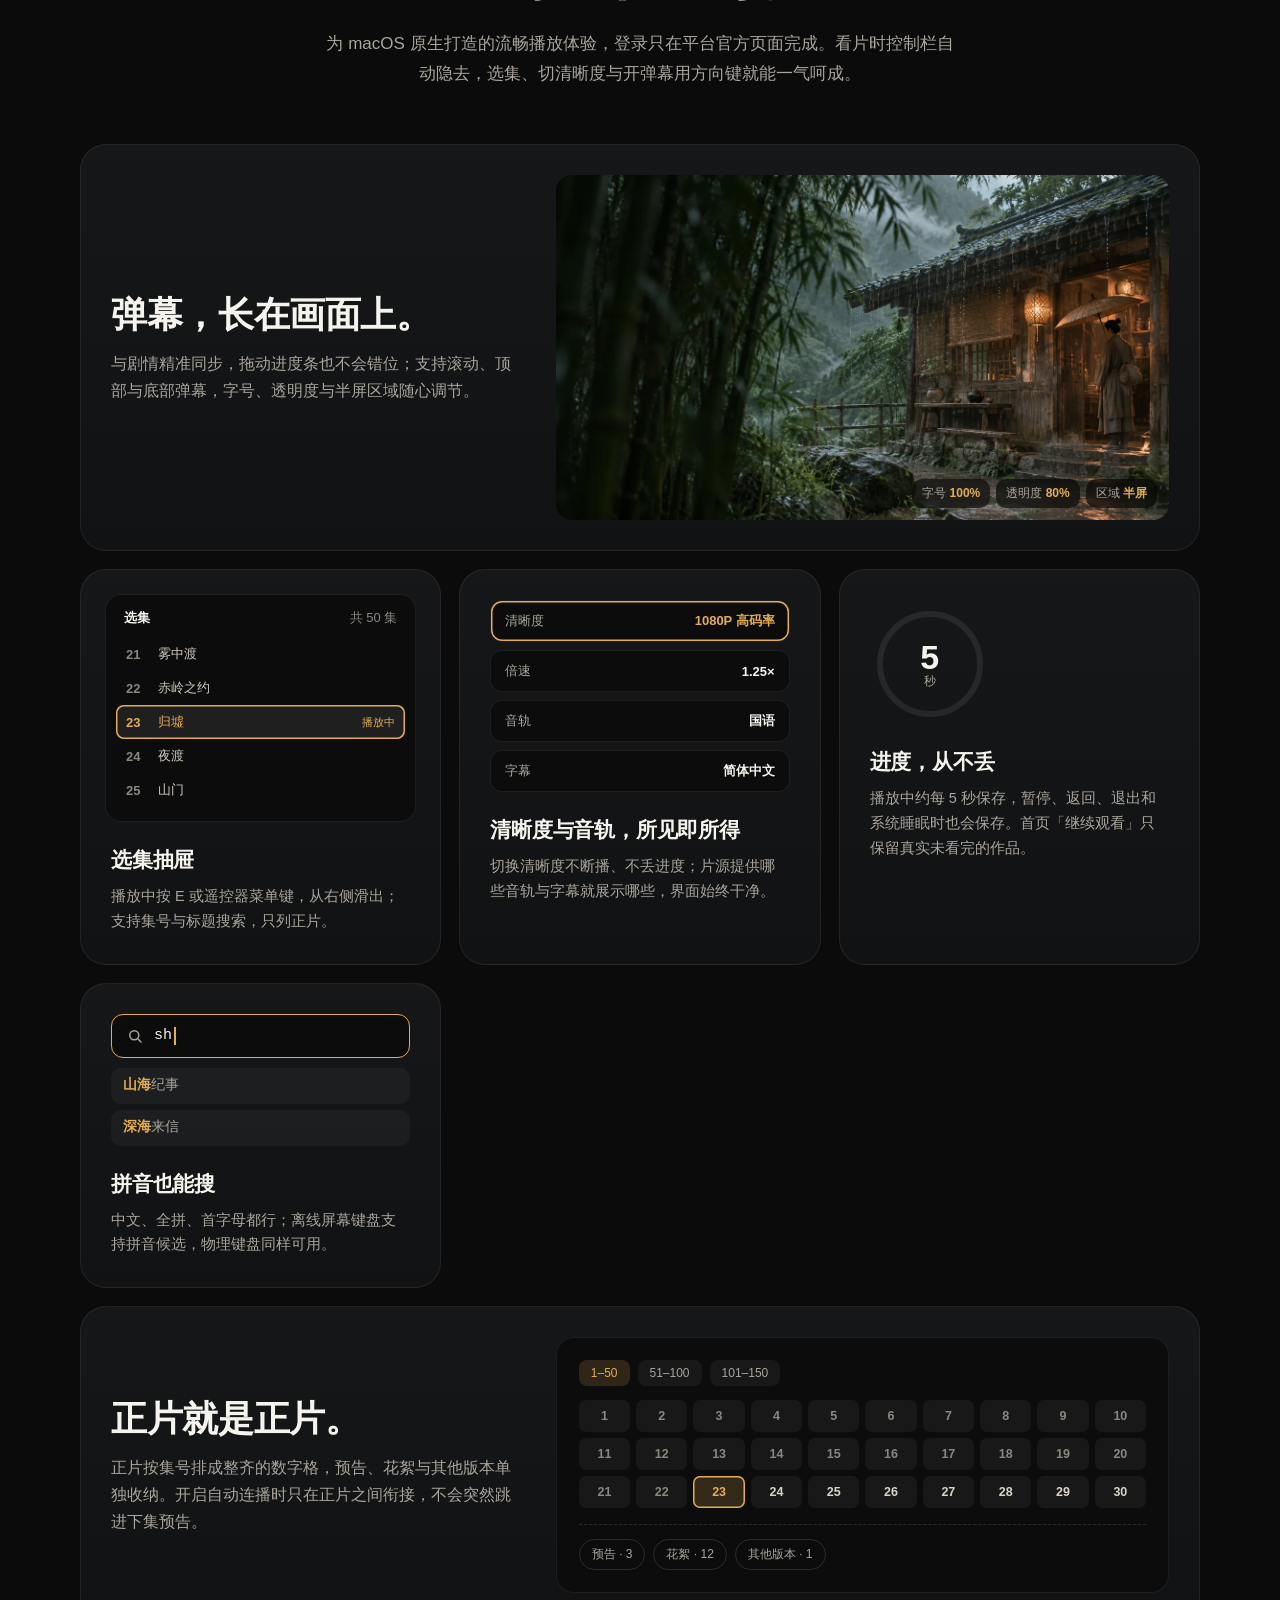
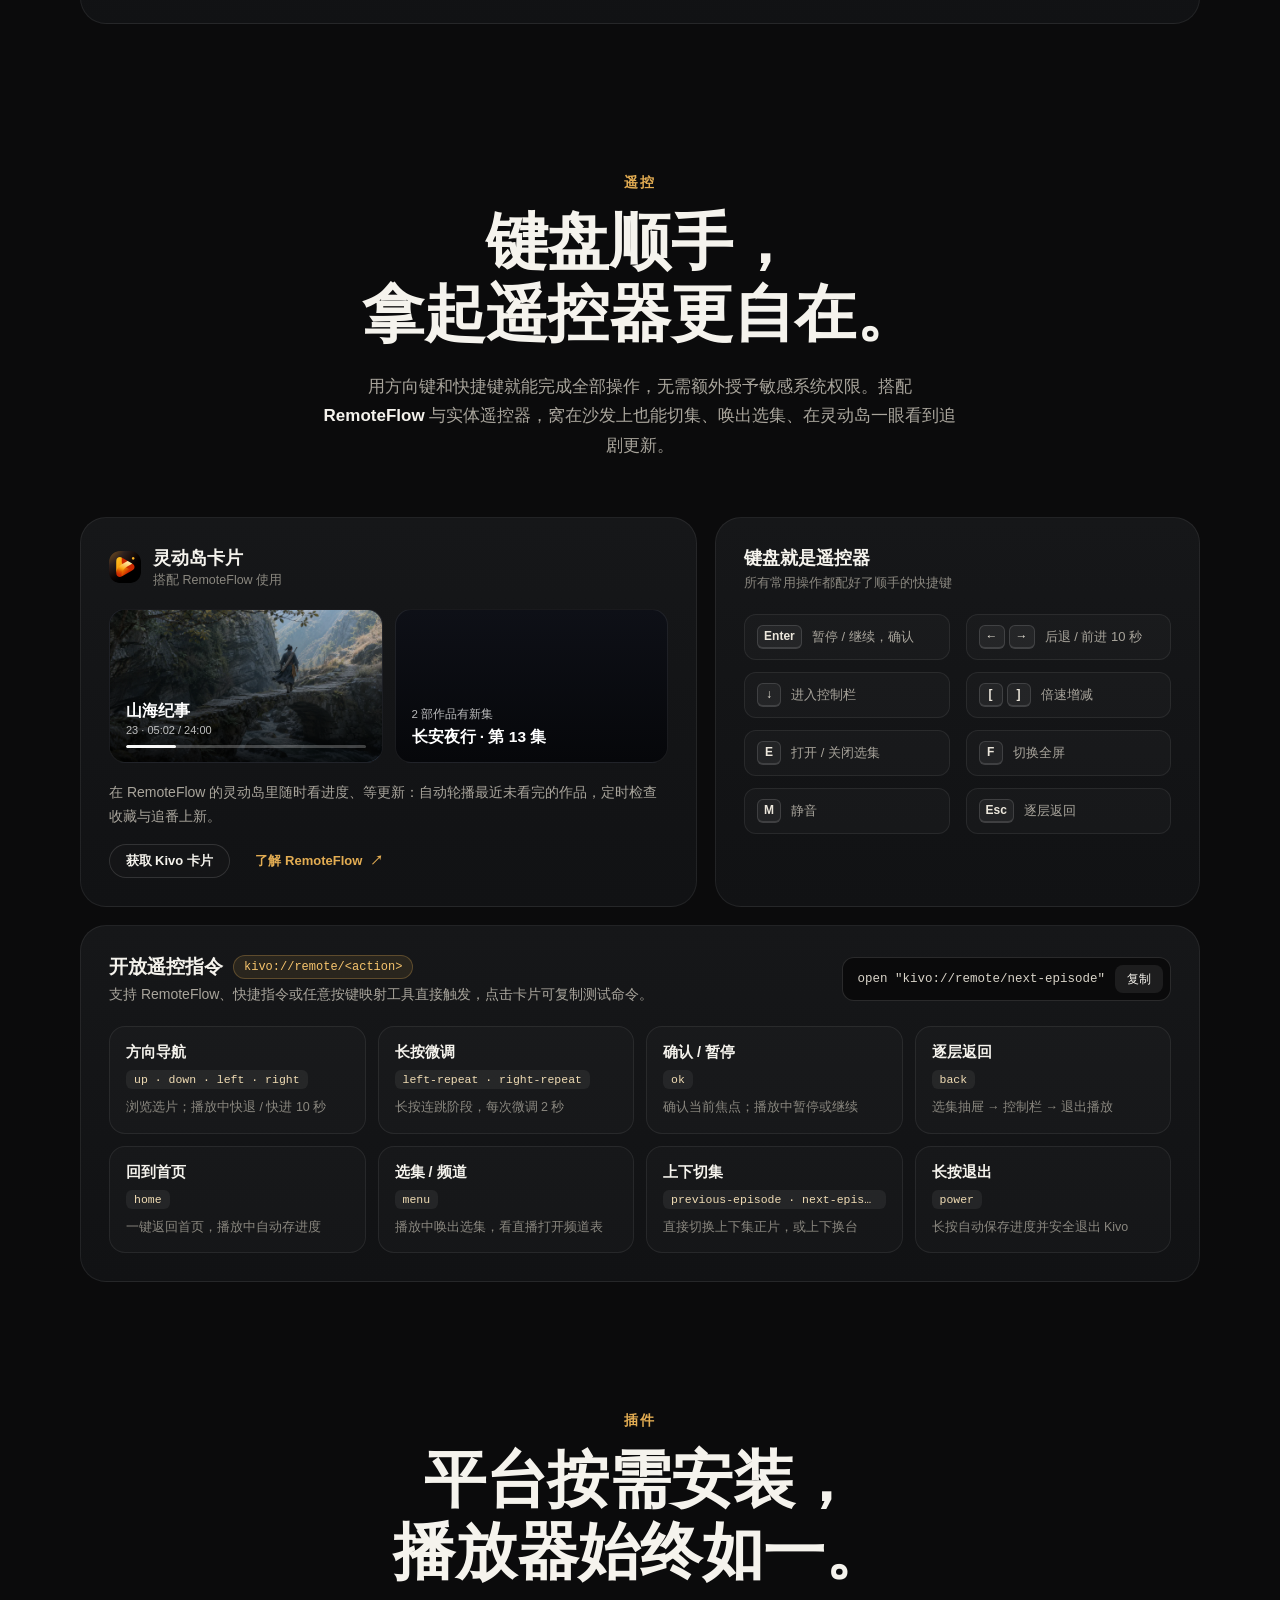
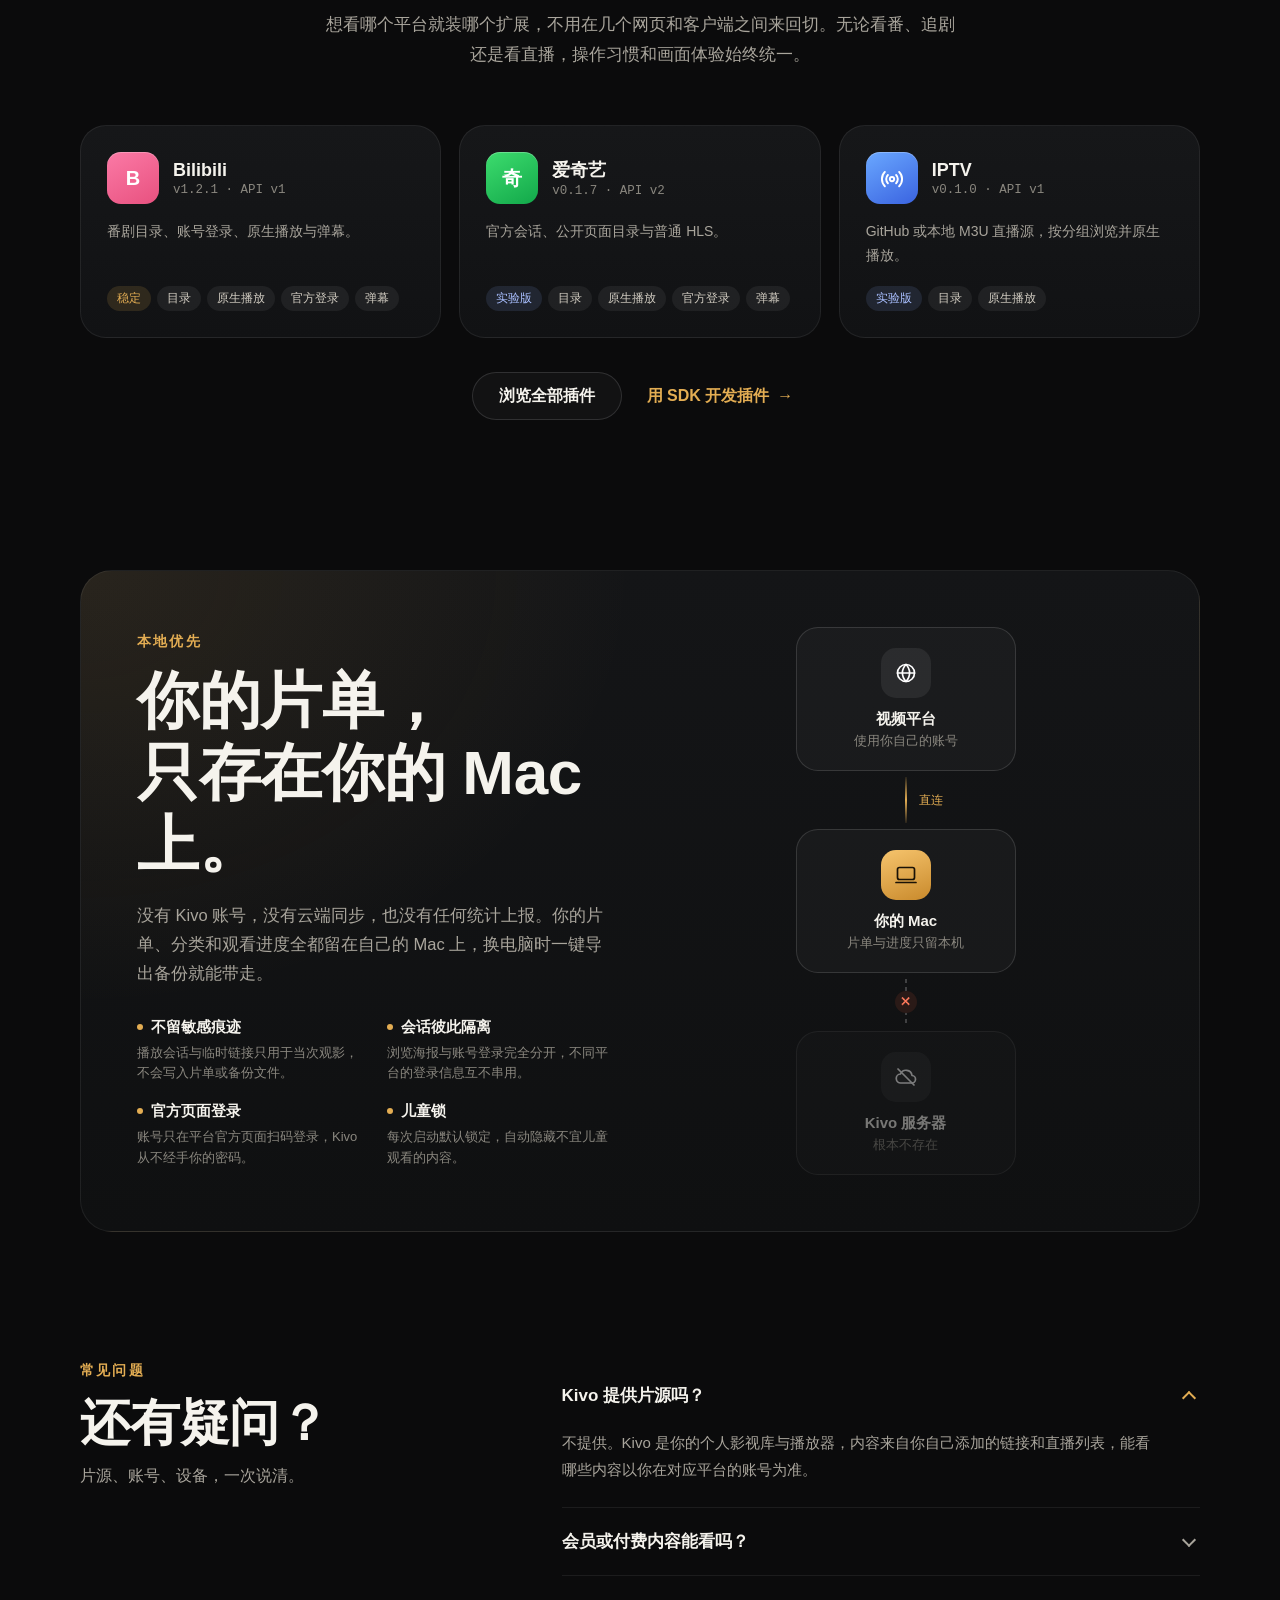
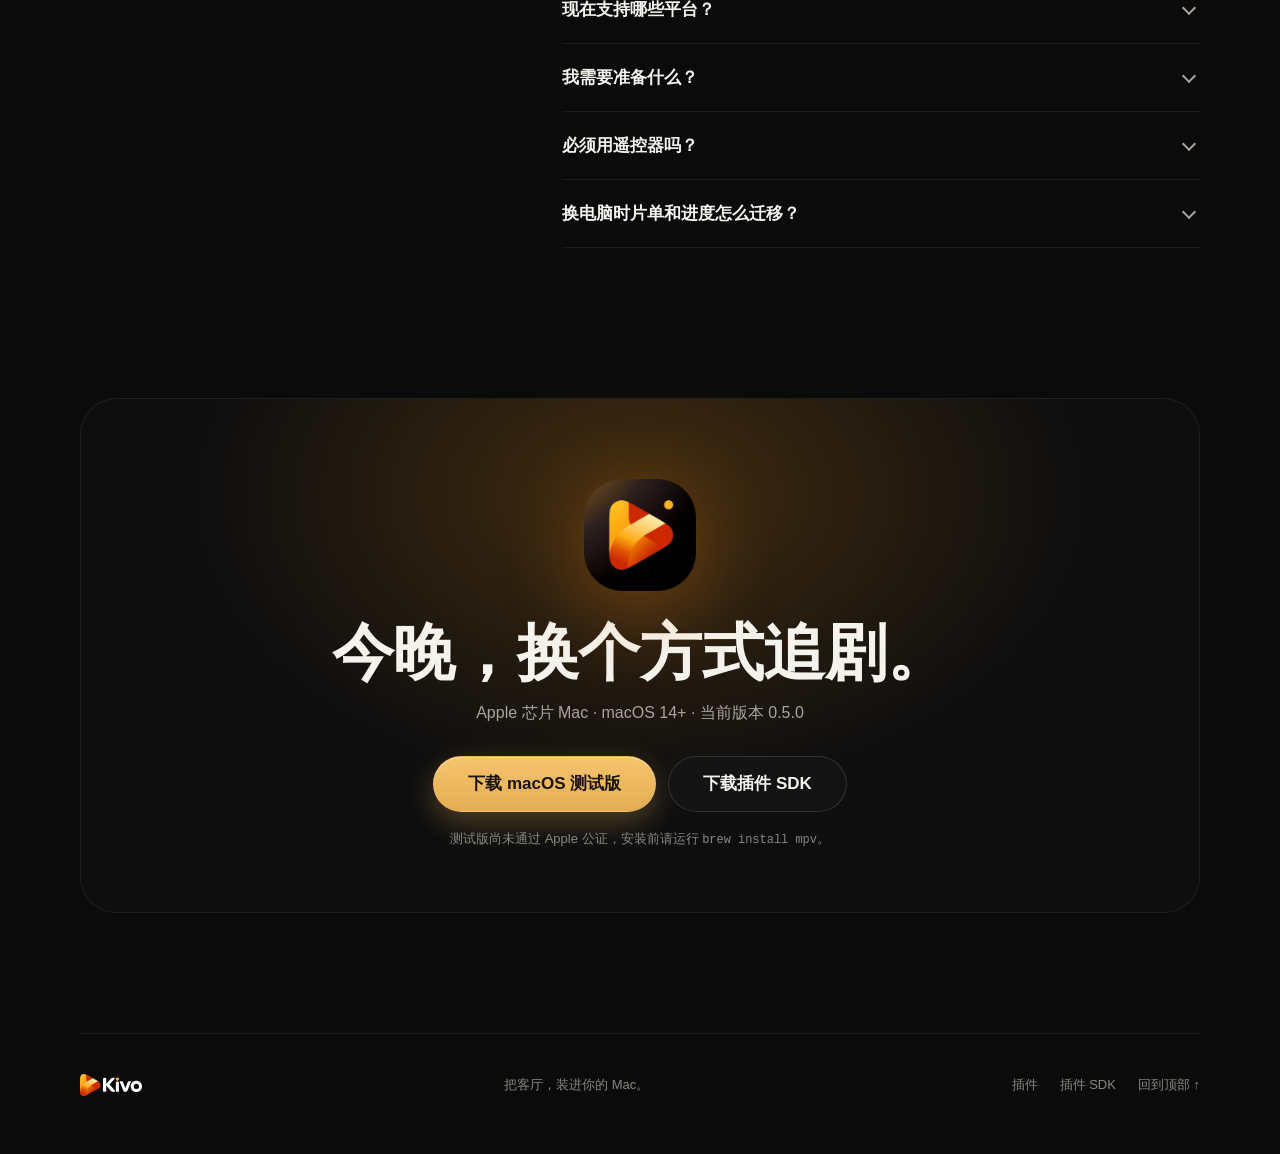
==== commit ee341fc3: "fix: point Kivo cards to the available public downloads" ====
--- a/index.html
+++ b/index.html
@@ -407,7 +407,7 @@
             </div>
             <p>在 RemoteFlow 的灵动岛里随时看进度、等更新：自动轮播最近未看完的作品，定时检查收藏与追番上新。</p>
             <div class="rf-links">
-              <a class="btn btn-small btn-glass" href="https://remoteflow.rainforest.org.cn/plugins?q=Kivo">获取 Kivo 卡片</a>
+              <a class="btn btn-small btn-glass" href="https://github.com/kailous/kivo-download/releases/tag/remoteflow-plugins-v2.5.3">获取 Kivo 卡片</a>
               <a class="btn btn-small btn-ghost" href="https://remoteflow.rainforest.org.cn/">了解 RemoteFlow <span aria-hidden="true">↗</span></a>
             </div>
           </div>
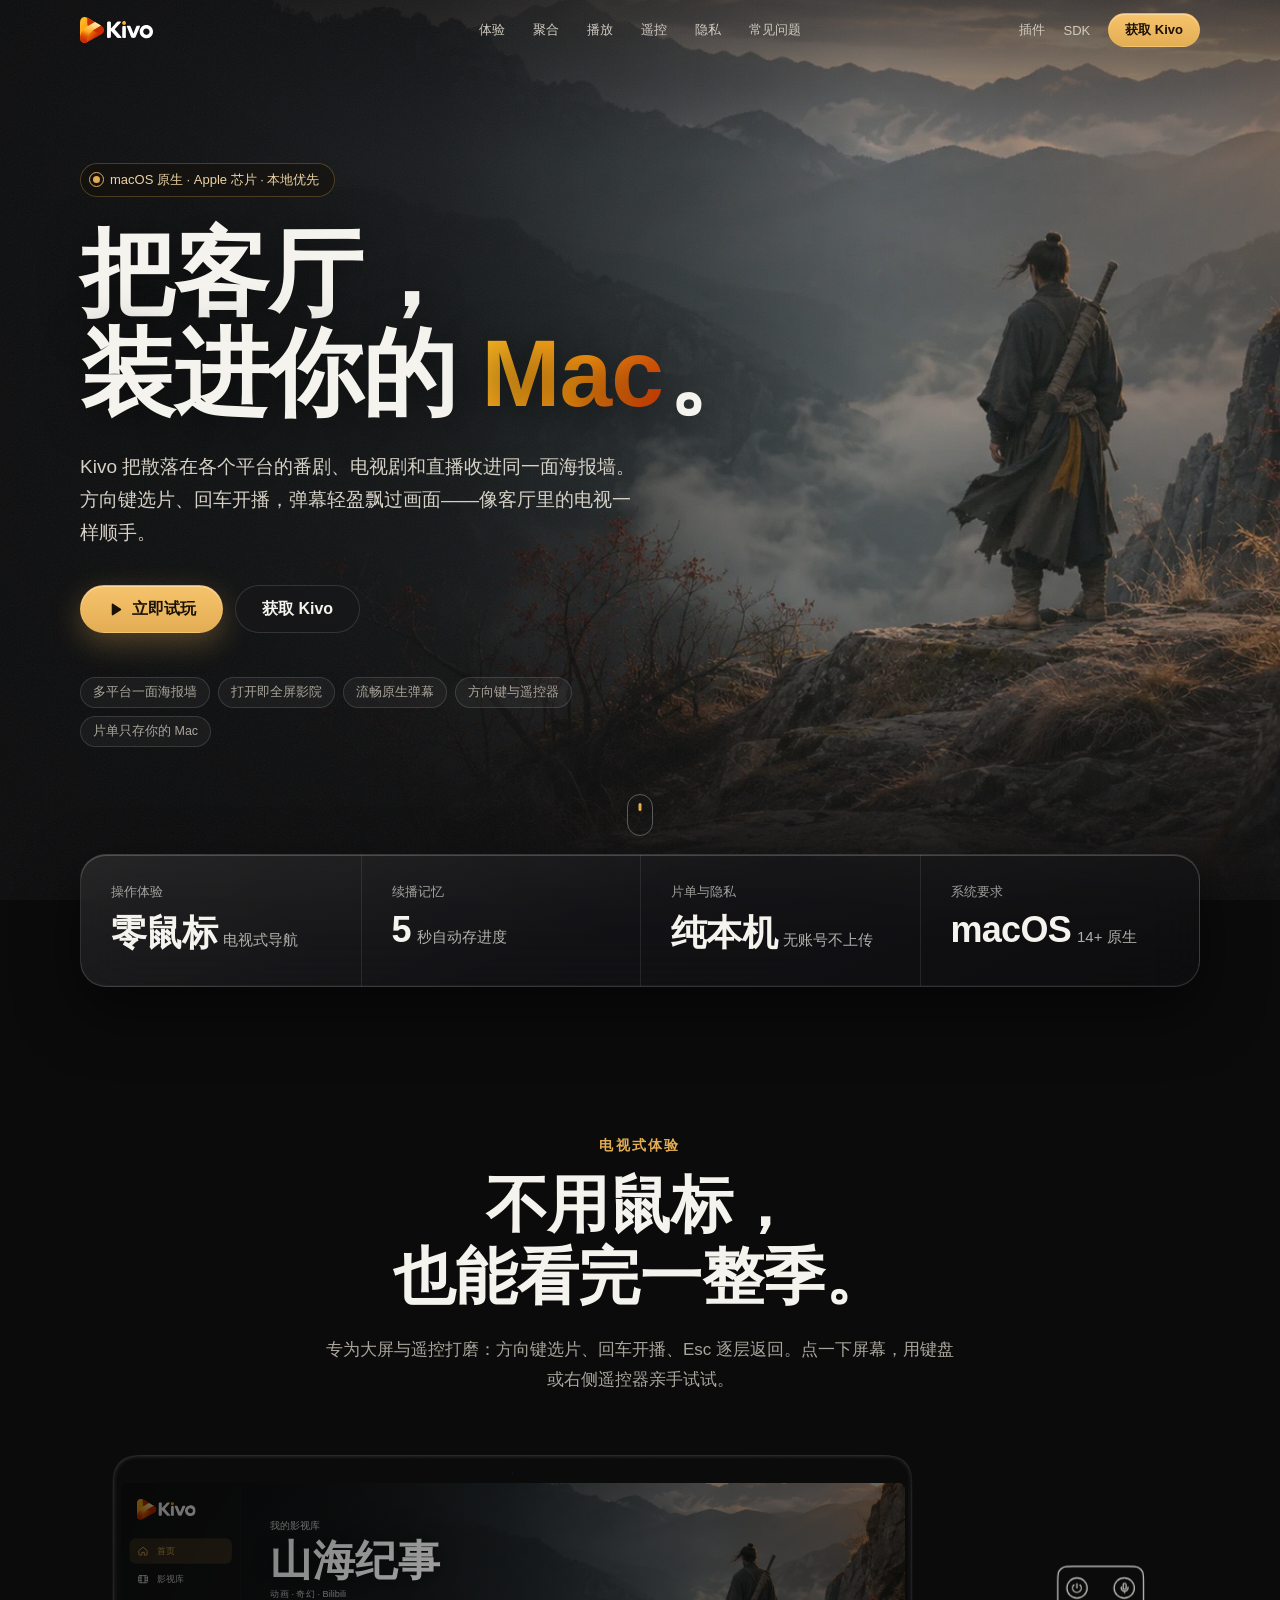
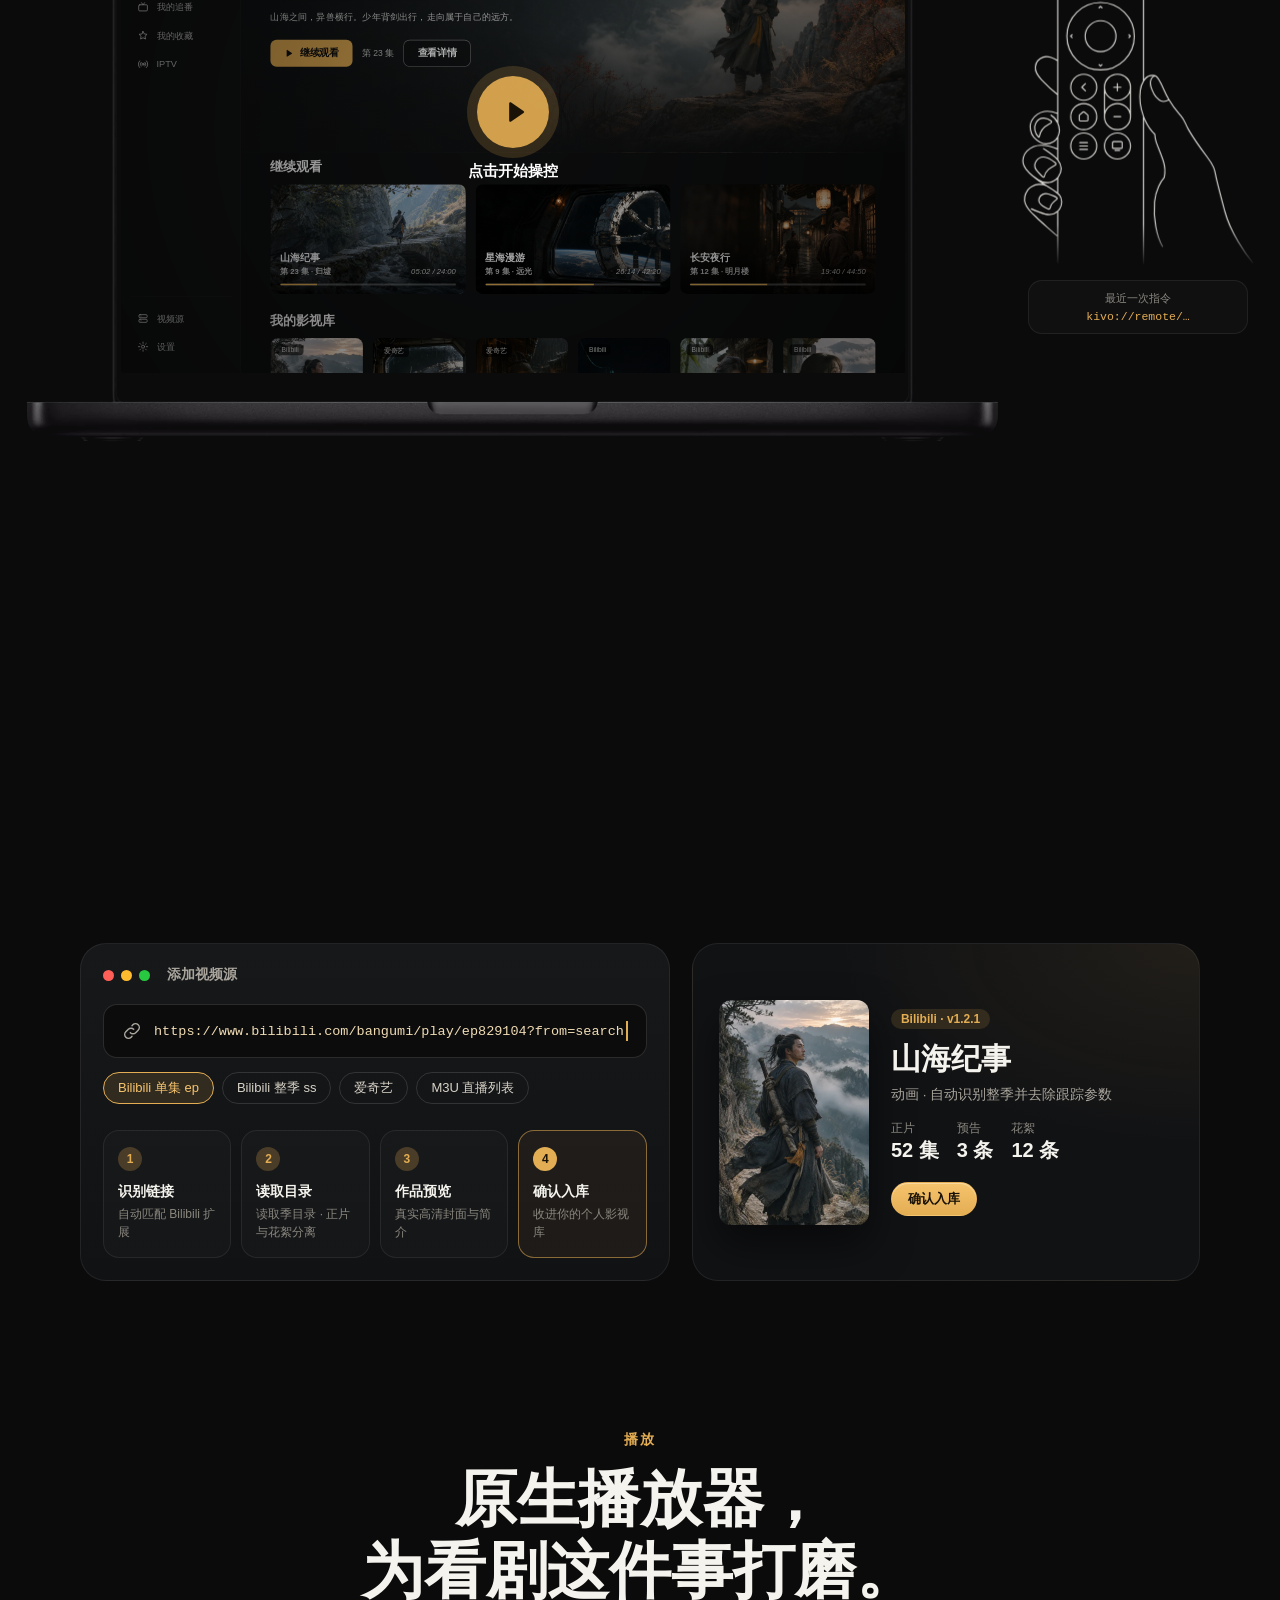
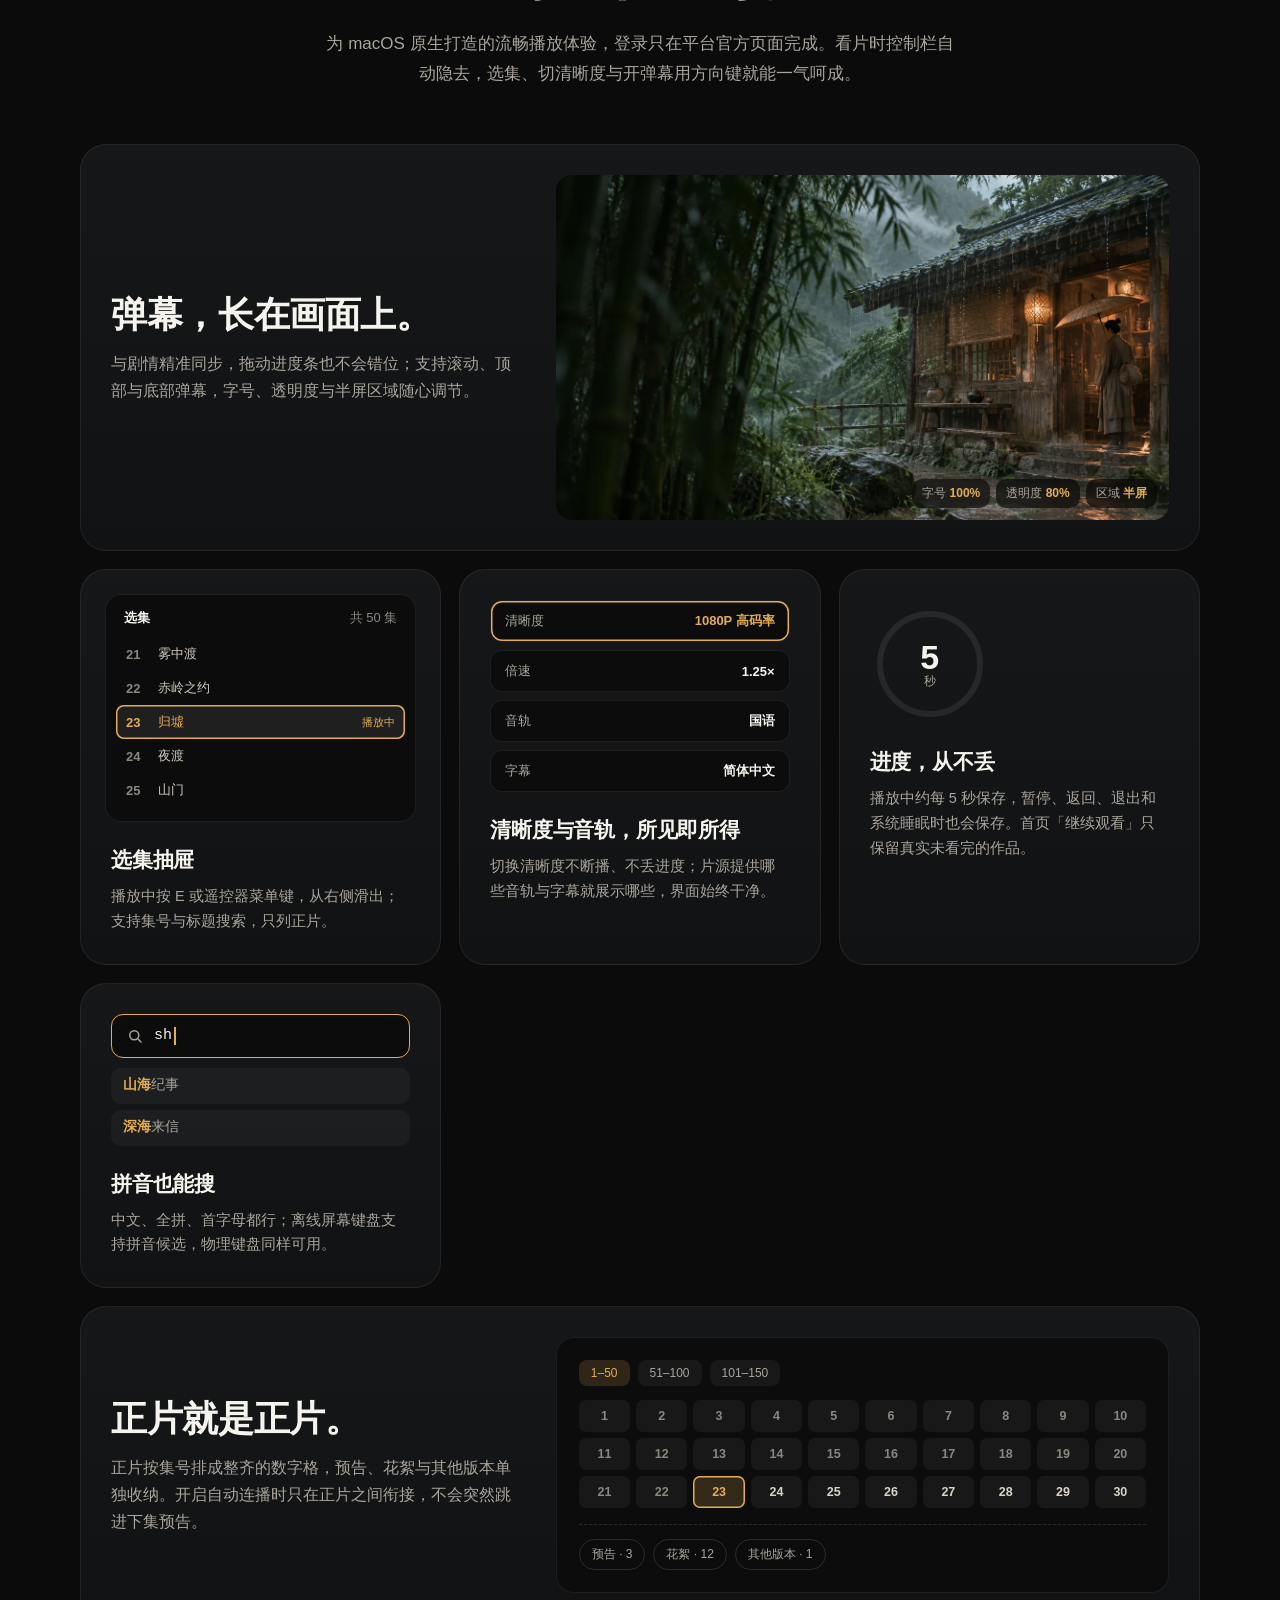
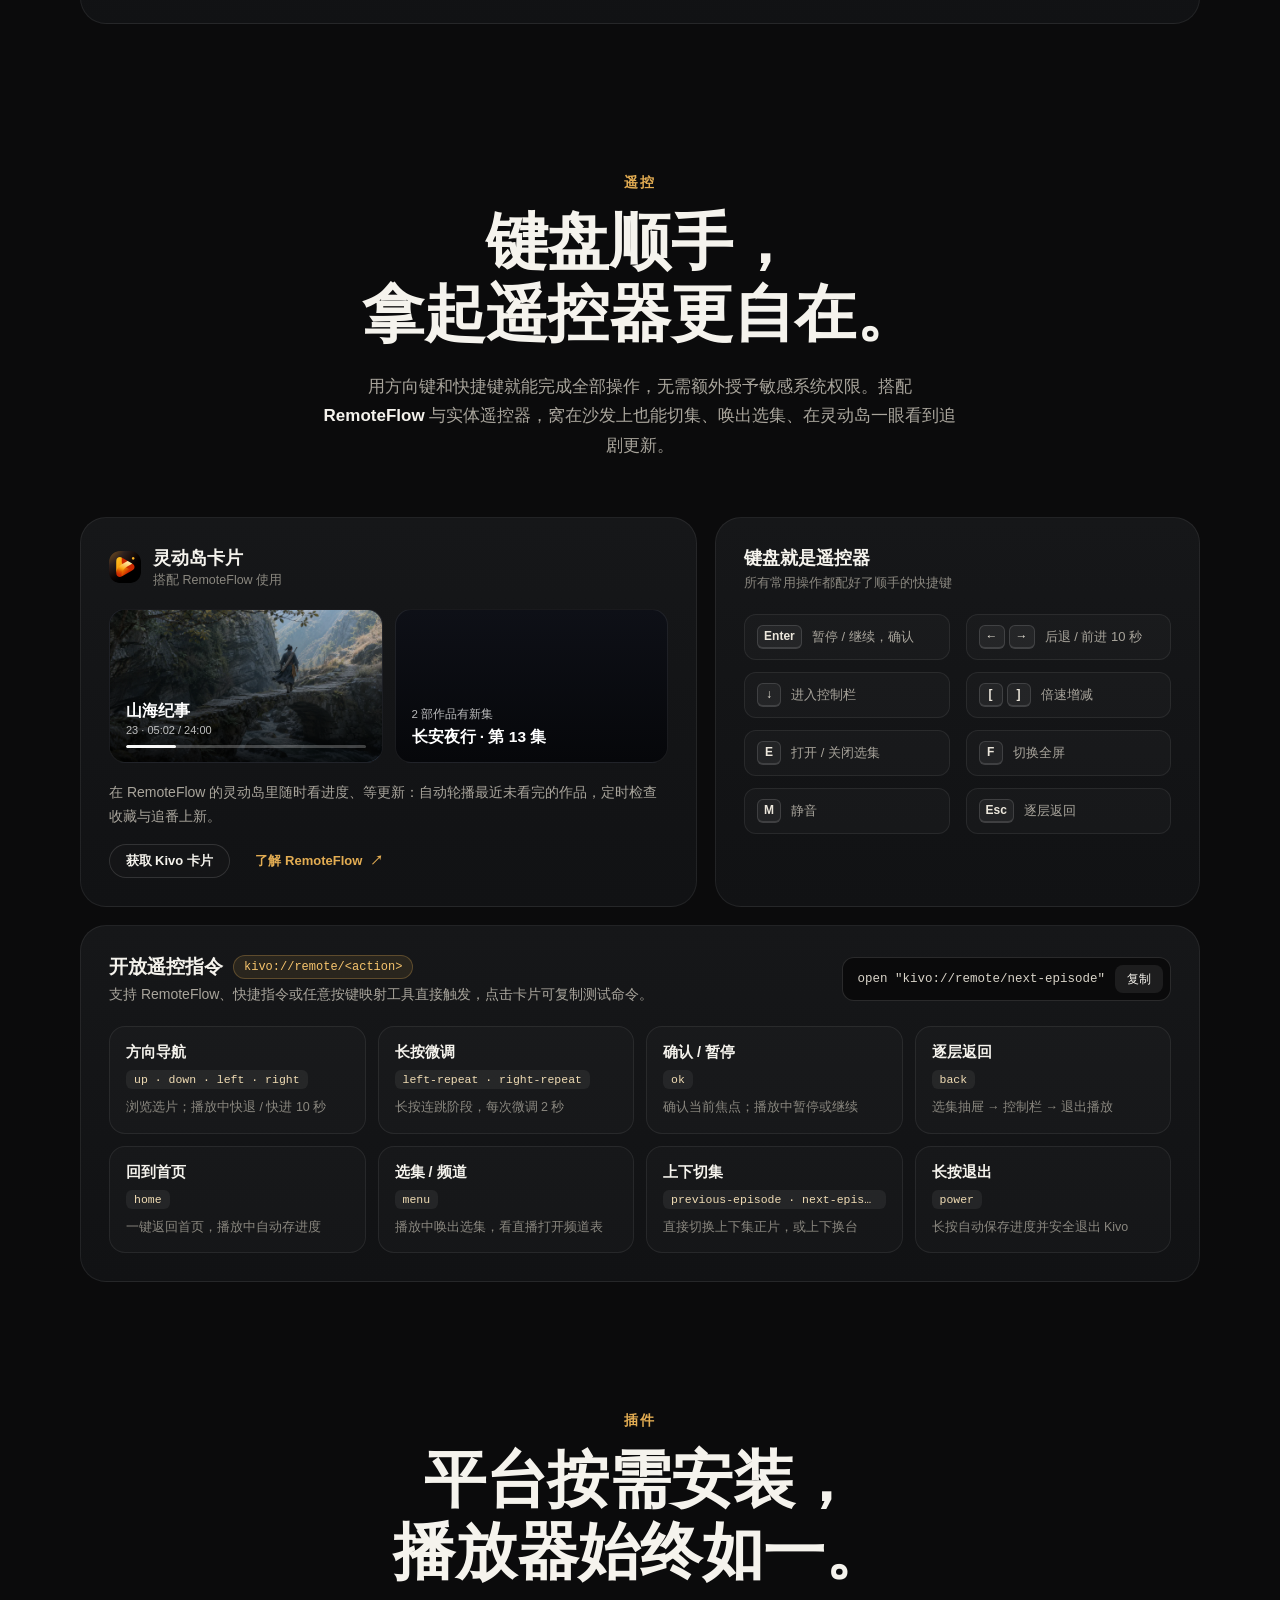
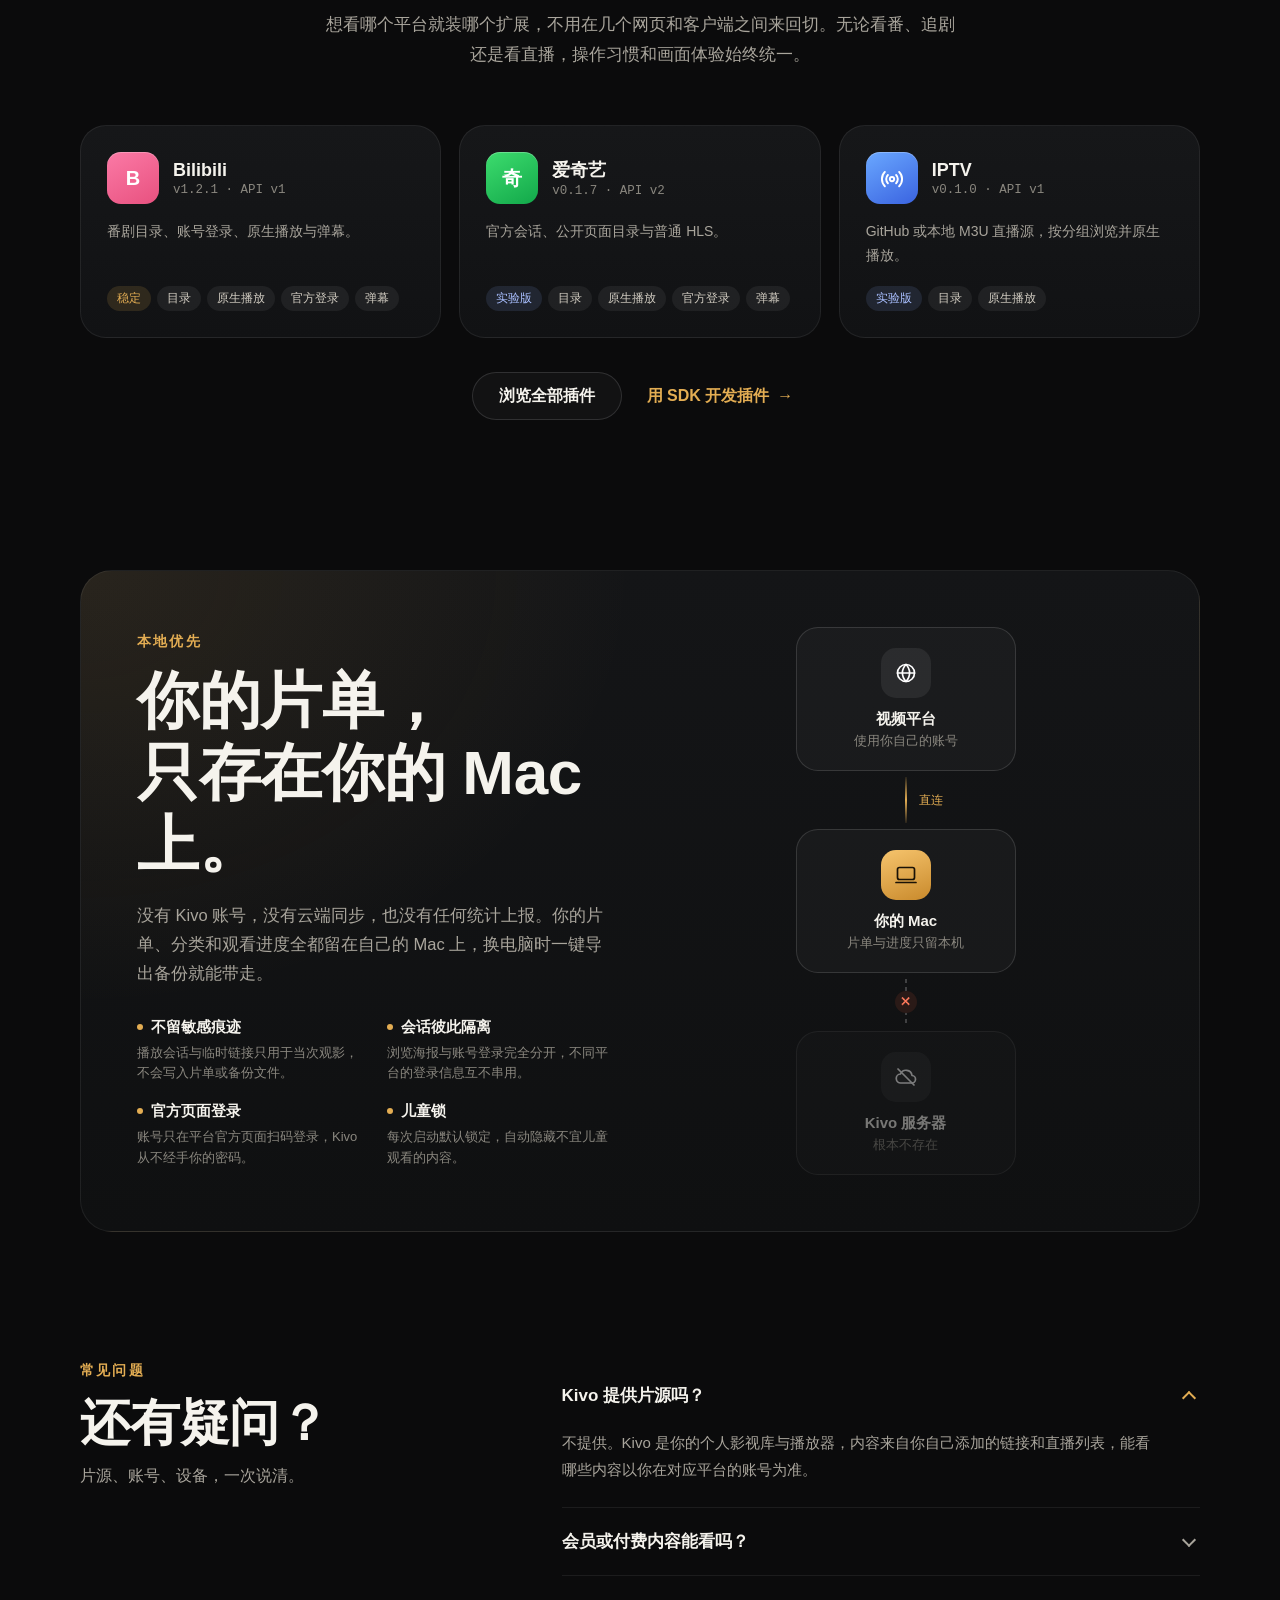
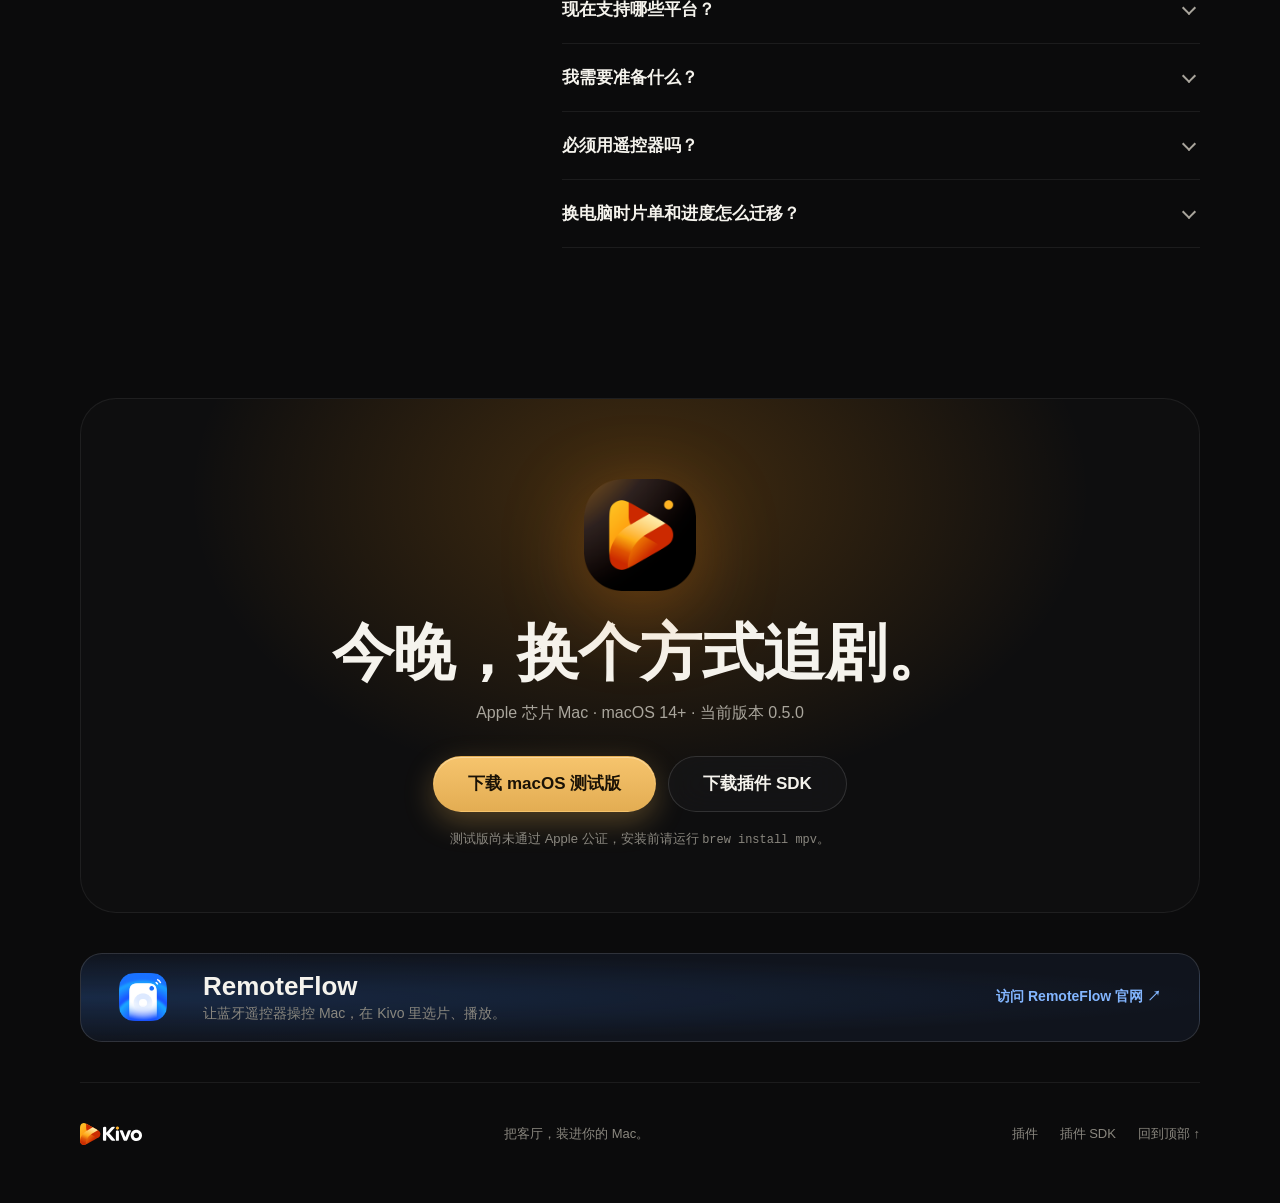
==== commit c7b144ba: "Add a RemoteFlow banner above the homepage footer" ====
--- a/index.html
+++ b/index.html
@@ -539,6 +539,17 @@
         <small class="download-status">测试版尚未通过 Apple 公证，安装前请运行 <code>brew install mpv</code>。</small>
       </div>
     </section>
+
+    <div class="wrap partner-section" id="partner">
+      <a class="partner-banner" href="https://remoteflow.rainforest.org.cn/" aria-labelledby="partner-link" aria-describedby="partner-description">
+        <img src="assets/remoteflow-icon.png" width="48" height="48" loading="lazy" alt="">
+        <span class="partner-copy">
+          <strong>RemoteFlow</strong>
+          <span id="partner-description">让蓝牙遥控器操控 Mac，在 Kivo 里选片、播放。</span>
+        </span>
+        <span class="partner-link" id="partner-link">访问 RemoteFlow 官网 <span aria-hidden="true">↗</span></span>
+      </a>
+    </div>
   </main>
 
   <footer class="footer wrap">
--- a/styles.css
+++ b/styles.css
@@ -553,7 +553,35 @@
 .download-actions { display: flex; flex-wrap: wrap; justify-content: center; gap: 12px; margin-top: 32px; }
 .download-status { margin-top: 18px; color: var(--muted-2); font-size: 13px; }
 
+/* ---------- partner banner ---------- */
+.partner-section { padding-bottom: 40px; }
+.partner-banner {
+  display: grid;
+  grid-template-columns: 56px minmax(0, 1fr) auto;
+  align-items: center;
+  gap: 10px clamp(12px, 2.8vw, 28px);
+  padding: 18px clamp(16px, 3.6vw, 38px);
+  border: 1px solid var(--line-2);
+  border-radius: 22px;
+  background: radial-gradient(ellipse at left center, rgba(61, 139, 255, 0.18), transparent 72%), #10141d;
+  color: var(--fg);
+  text-decoration: none;
+}
+.partner-banner img { grid-column: 1; grid-row: 1; width: 48px; height: 48px; object-fit: contain; }
+.partner-copy { display: grid; gap: 3px; font-size: 14px; color: var(--muted-2); }
+.partner-copy strong { color: var(--fg); font-size: clamp(20px, 2.5vw, 26px); line-height: 1.15; }
+.partner-link { color: #83b6ff; font-size: 14px; font-weight: 650; }
+.partner-banner:hover { border-color: #83b6ff; }
+.partner-banner:hover .partner-link { text-decoration: underline; text-underline-offset: 4px; }
+.partner-banner:focus-visible { outline: 2px solid #83b6ff; outline-offset: 4px; }
+@media (max-width: 600px) {
+  .partner-banner { grid-template-columns: 44px minmax(0, 1fr); }
+  .partner-banner img { width: 40px; height: 40px; }
+  .partner-link { grid-column: 2; justify-self: start; }
+}
+
 /* ---------- footer ---------- */
+main:has(> .partner-section) + .footer { margin-top: 0; }
 .footer { display: flex; flex-wrap: wrap; align-items: center; justify-content: space-between; gap: 16px; padding: 40px 0 56px; border-top: 1px solid var(--line); margin-top: 80px; color: var(--muted-2); font-size: 13px; }
 .footer .brand img { height: 22px; }
 .footer-links { display: flex; gap: 22px; }
